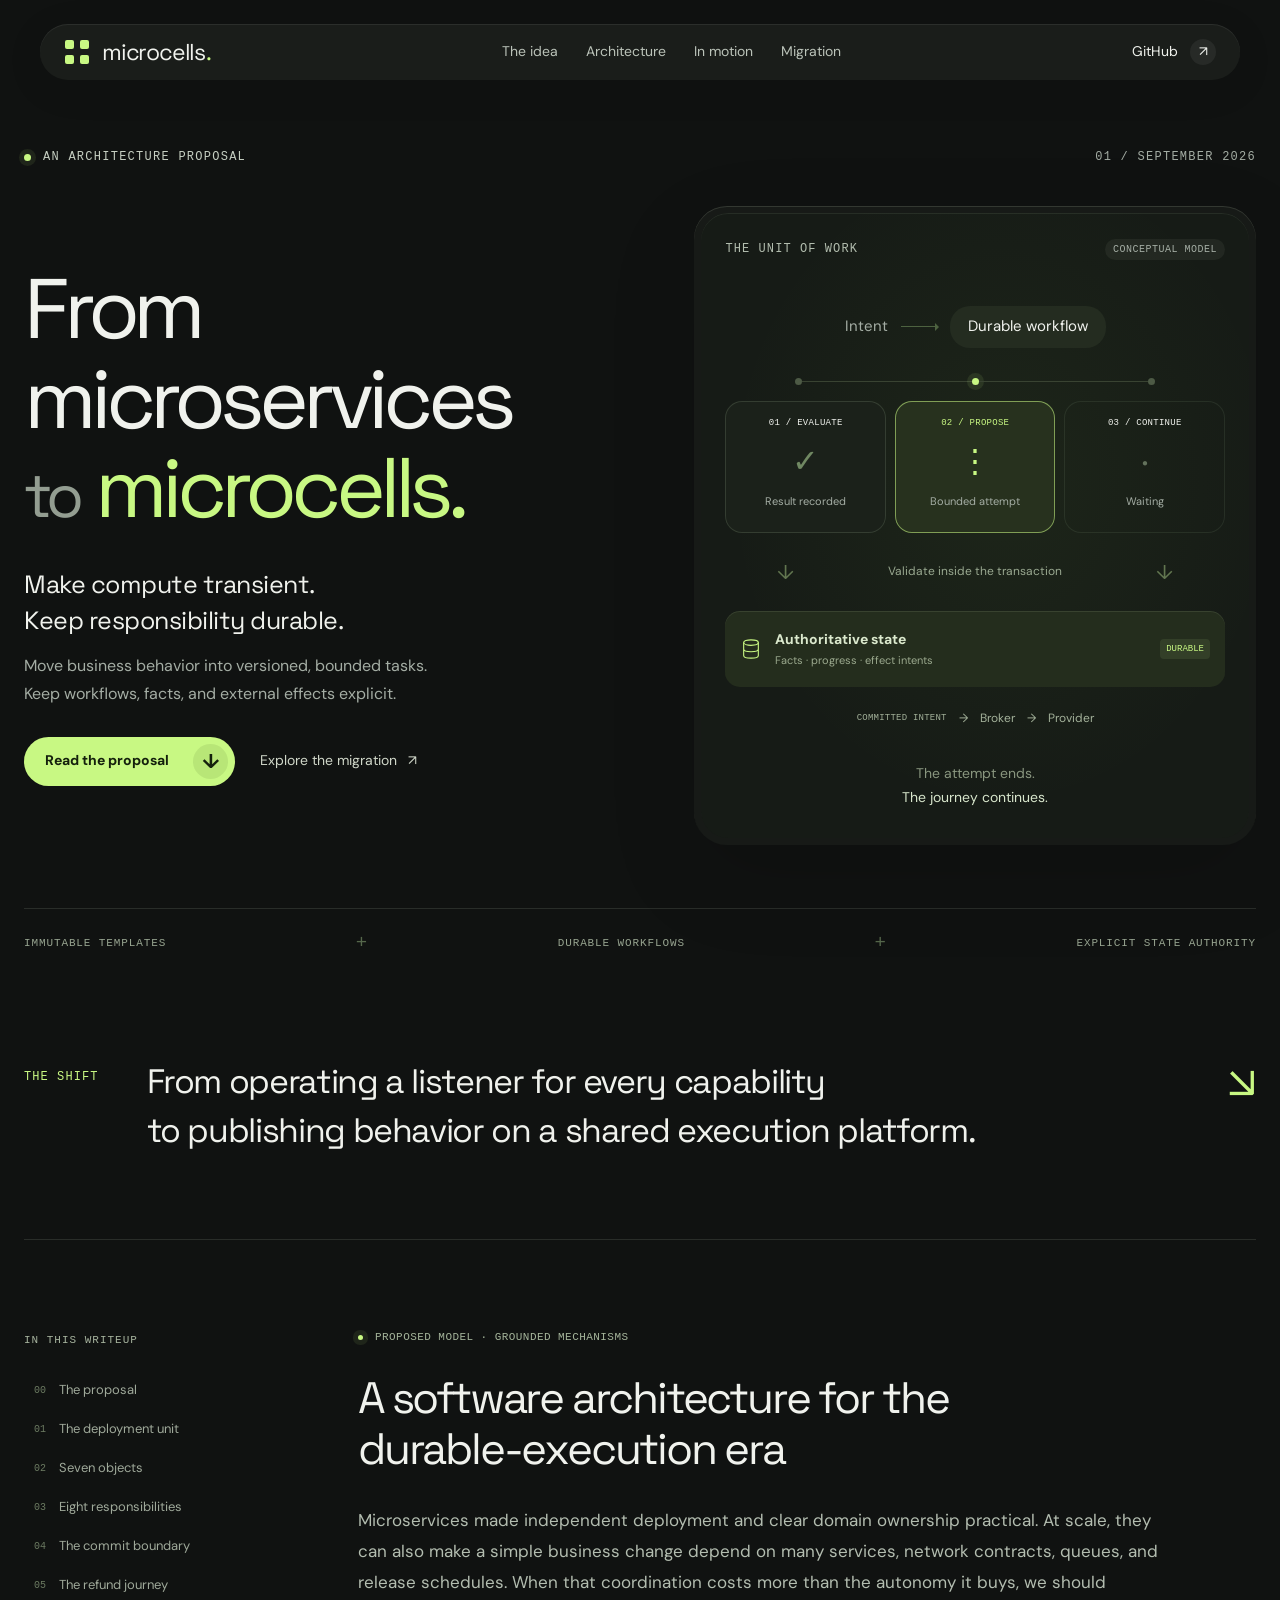
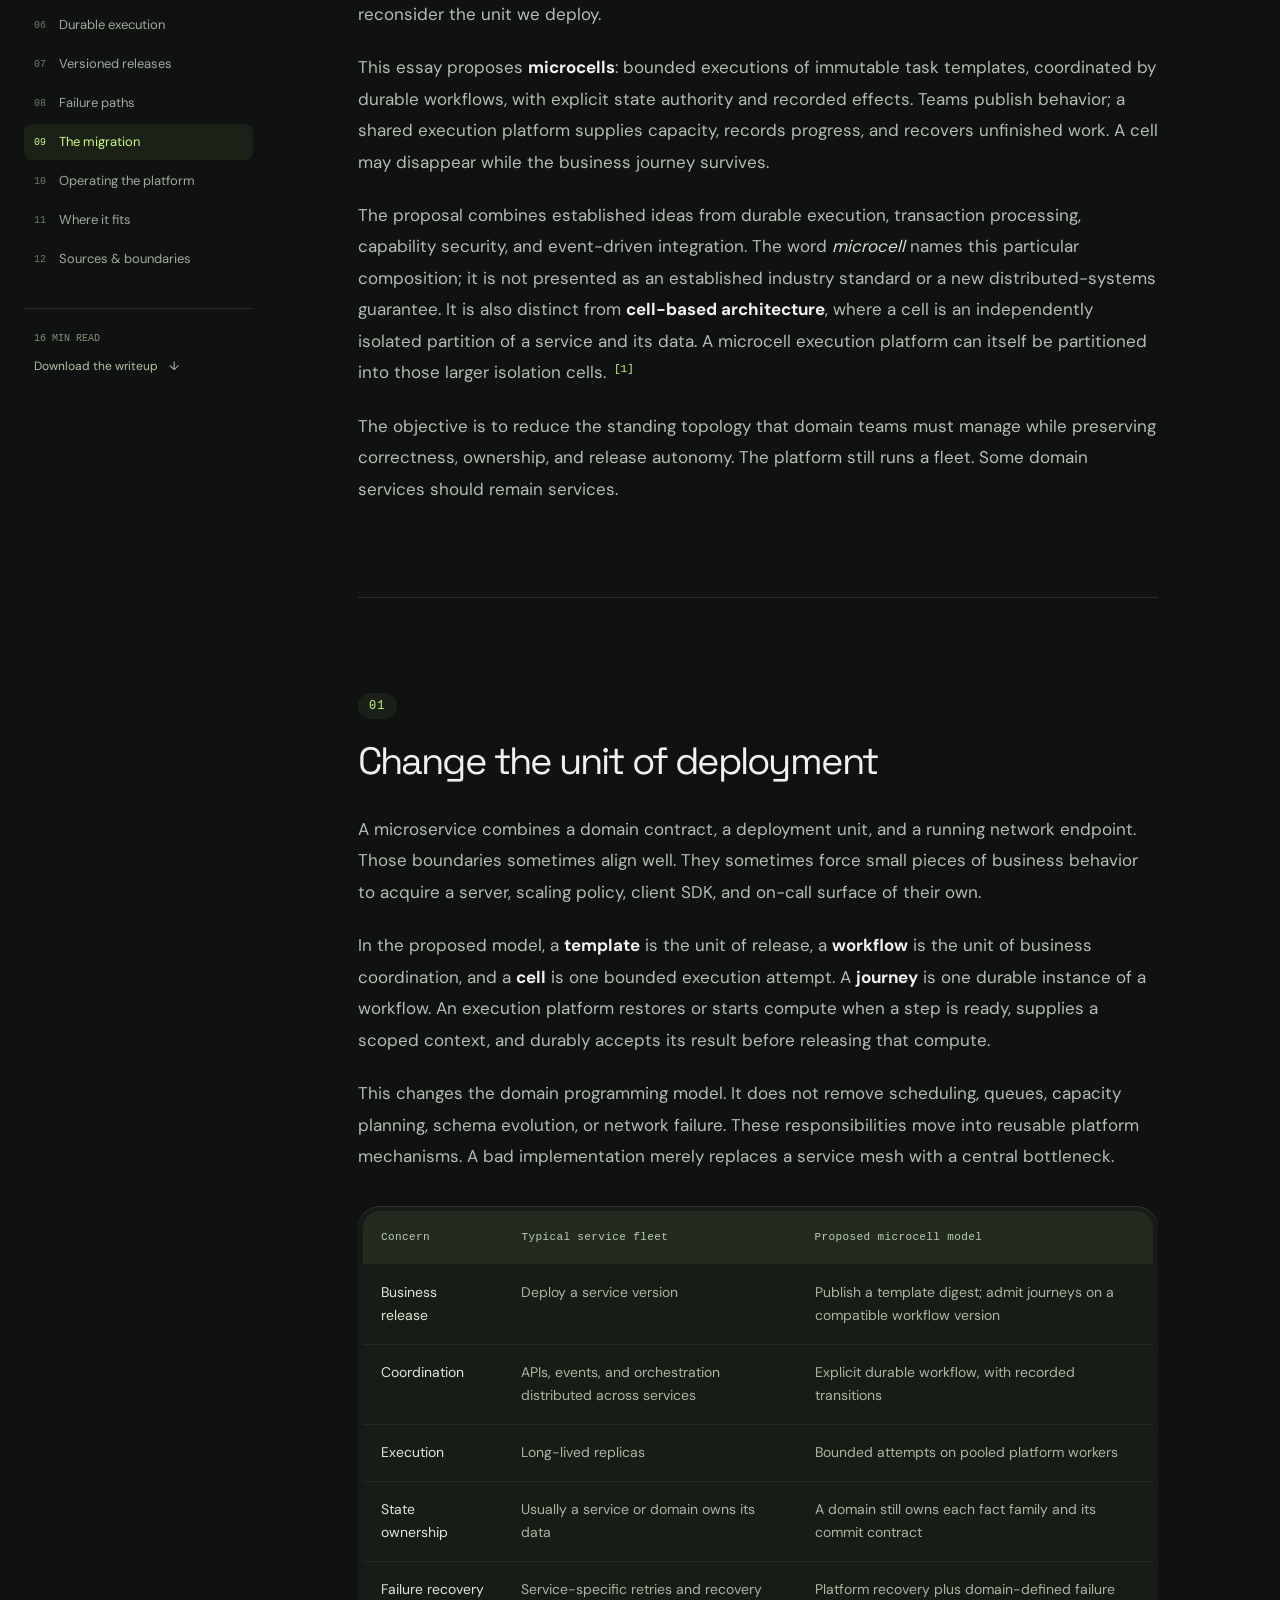
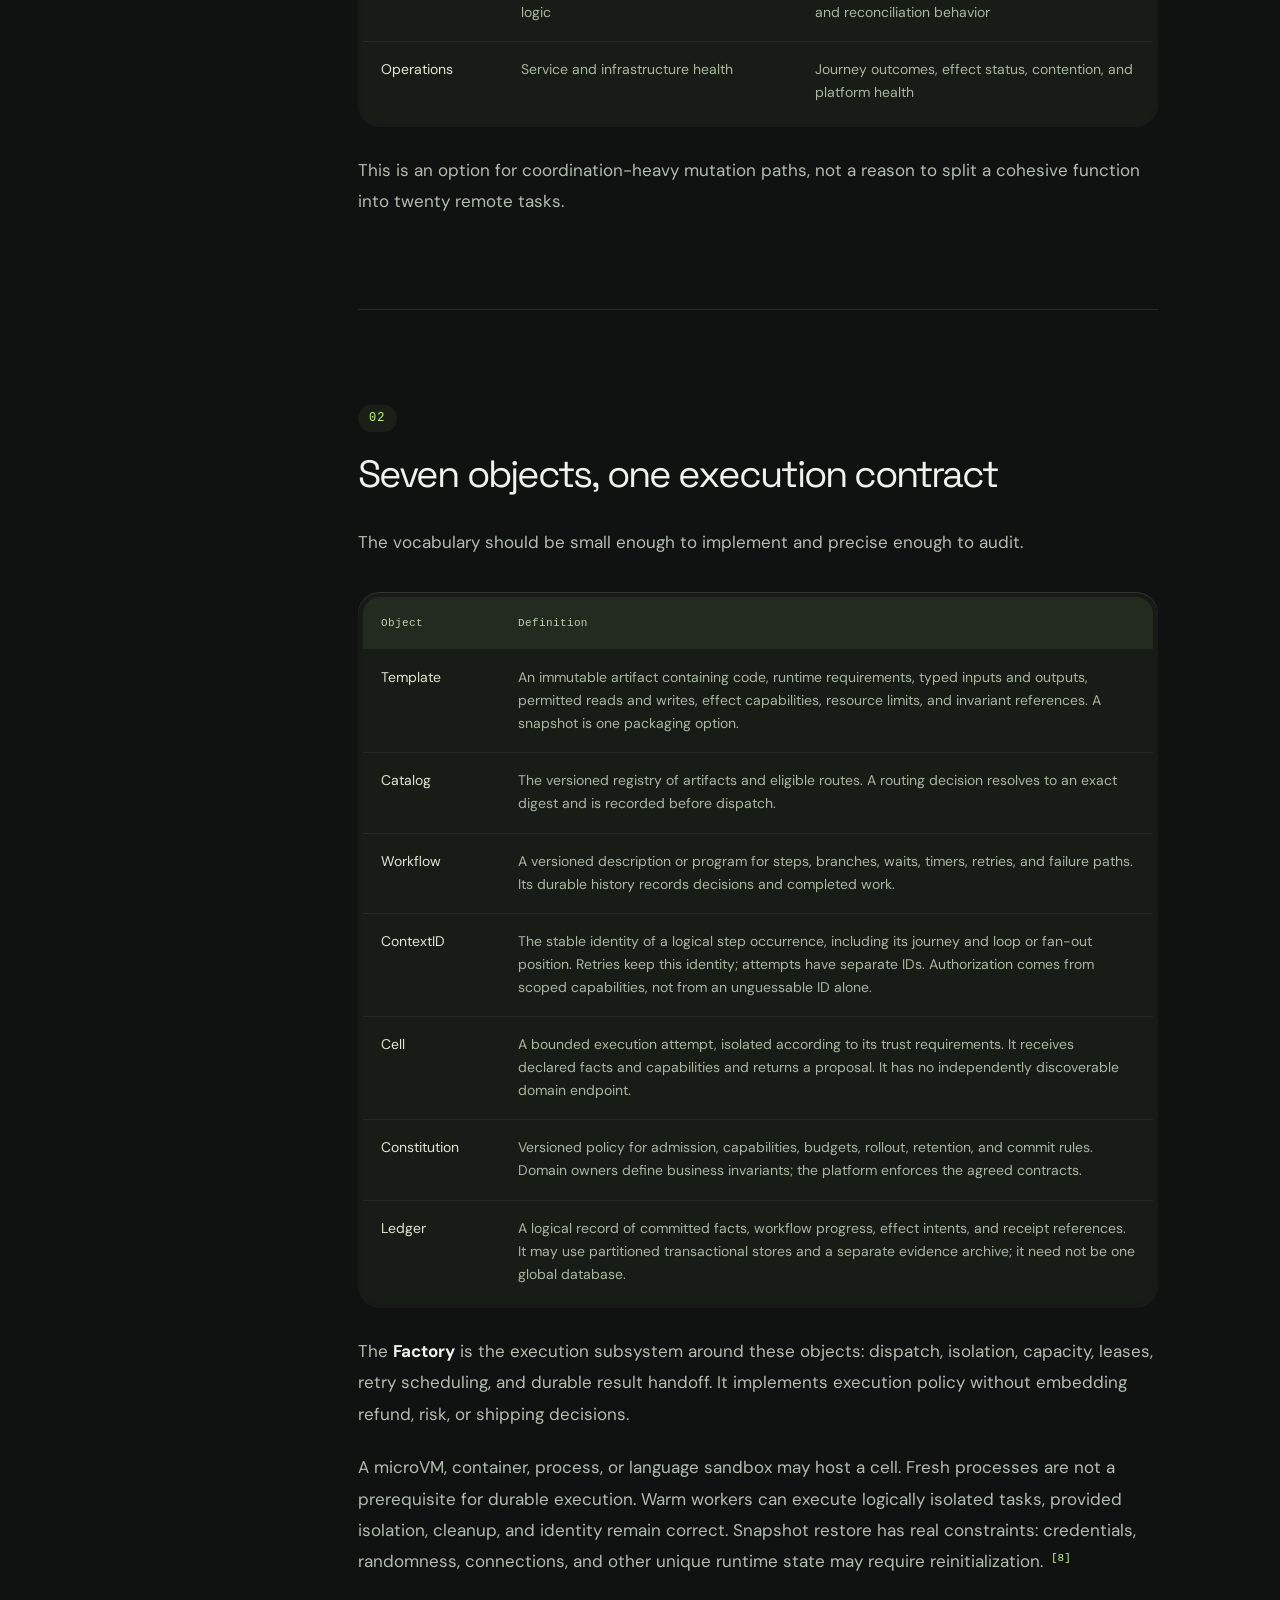
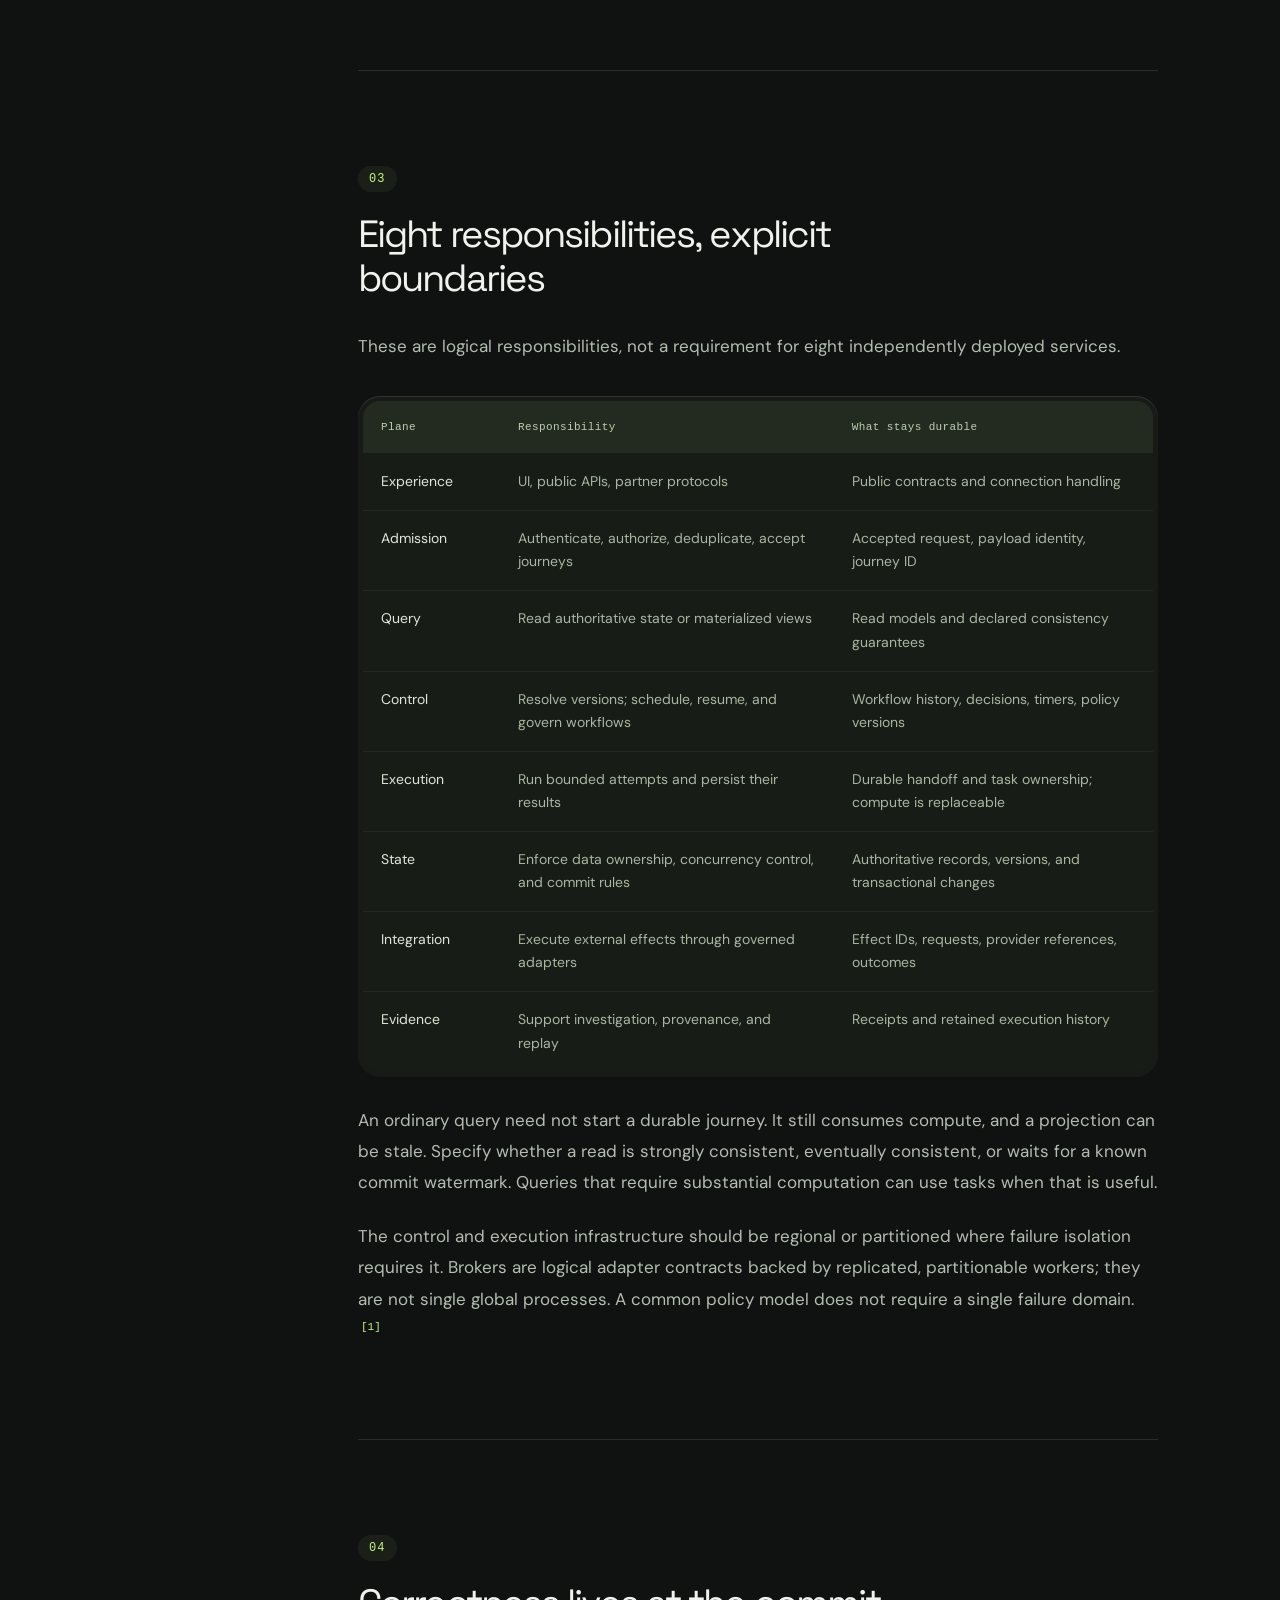
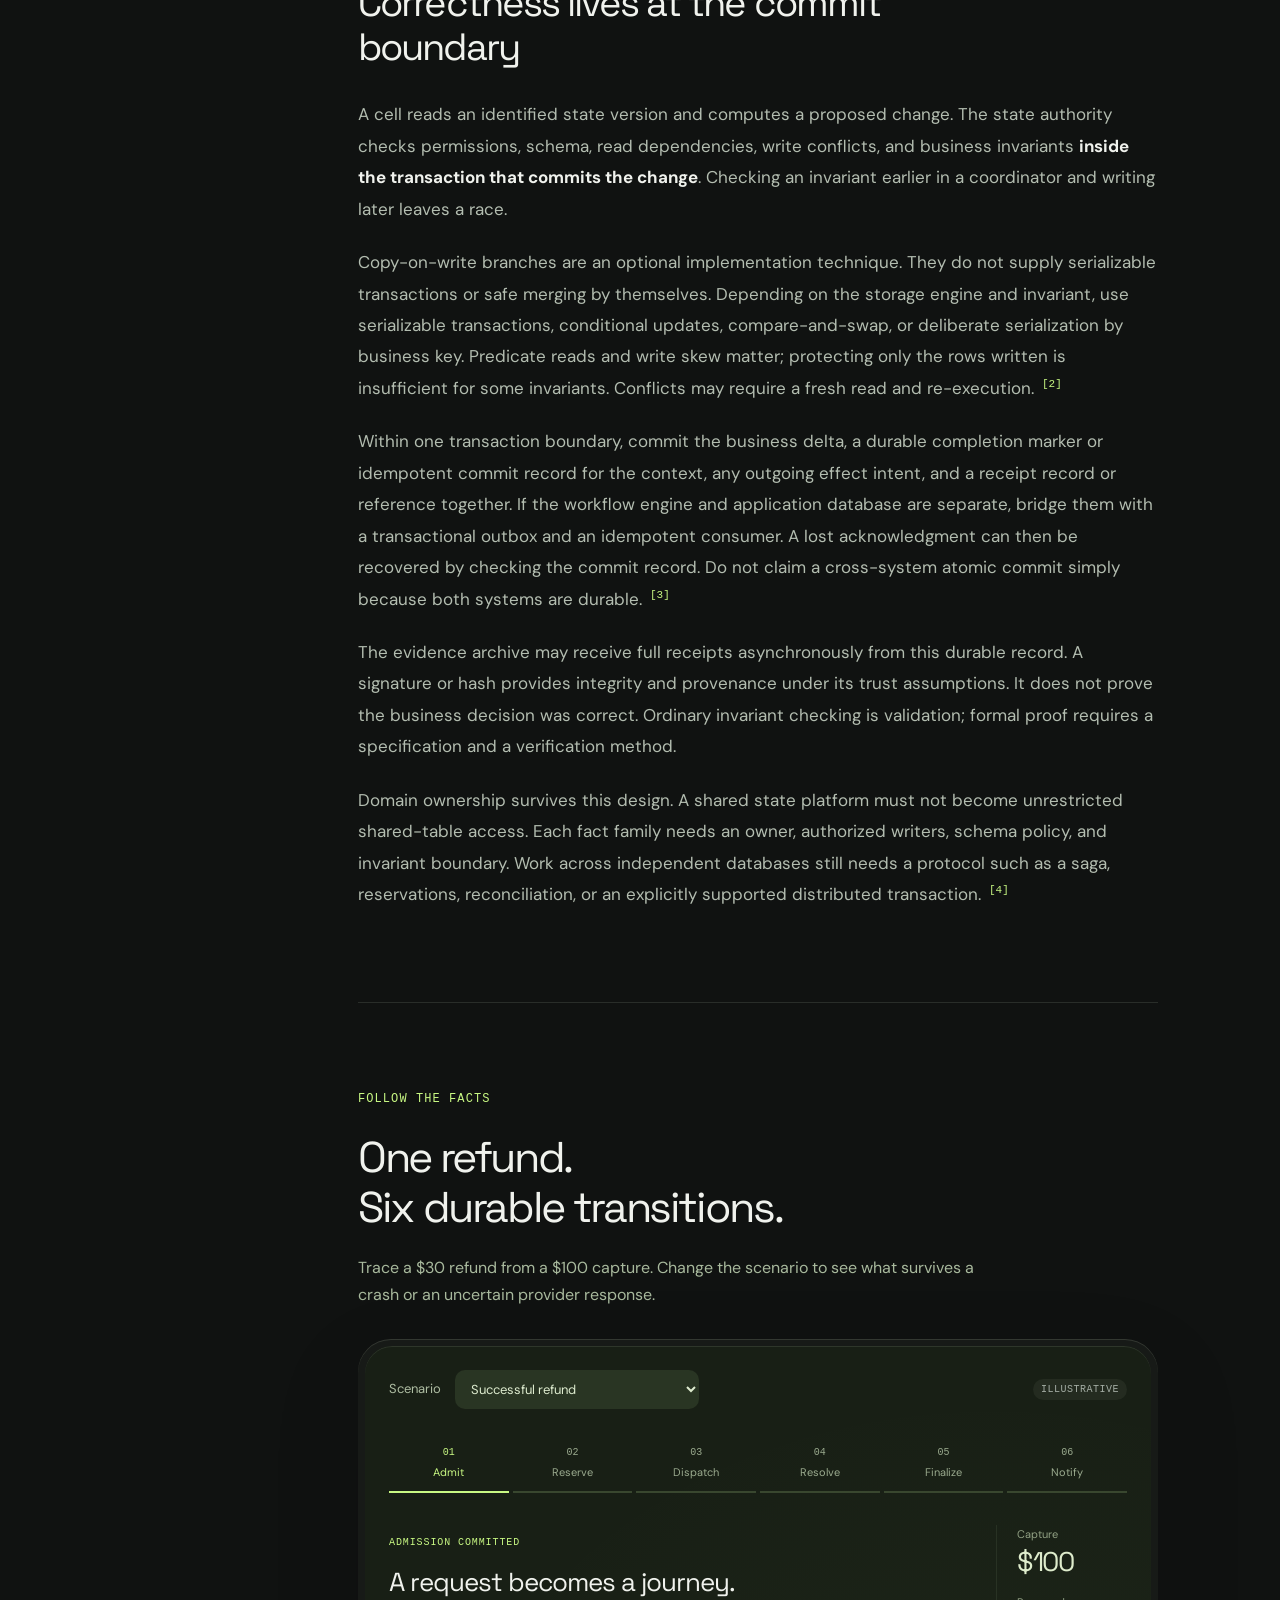
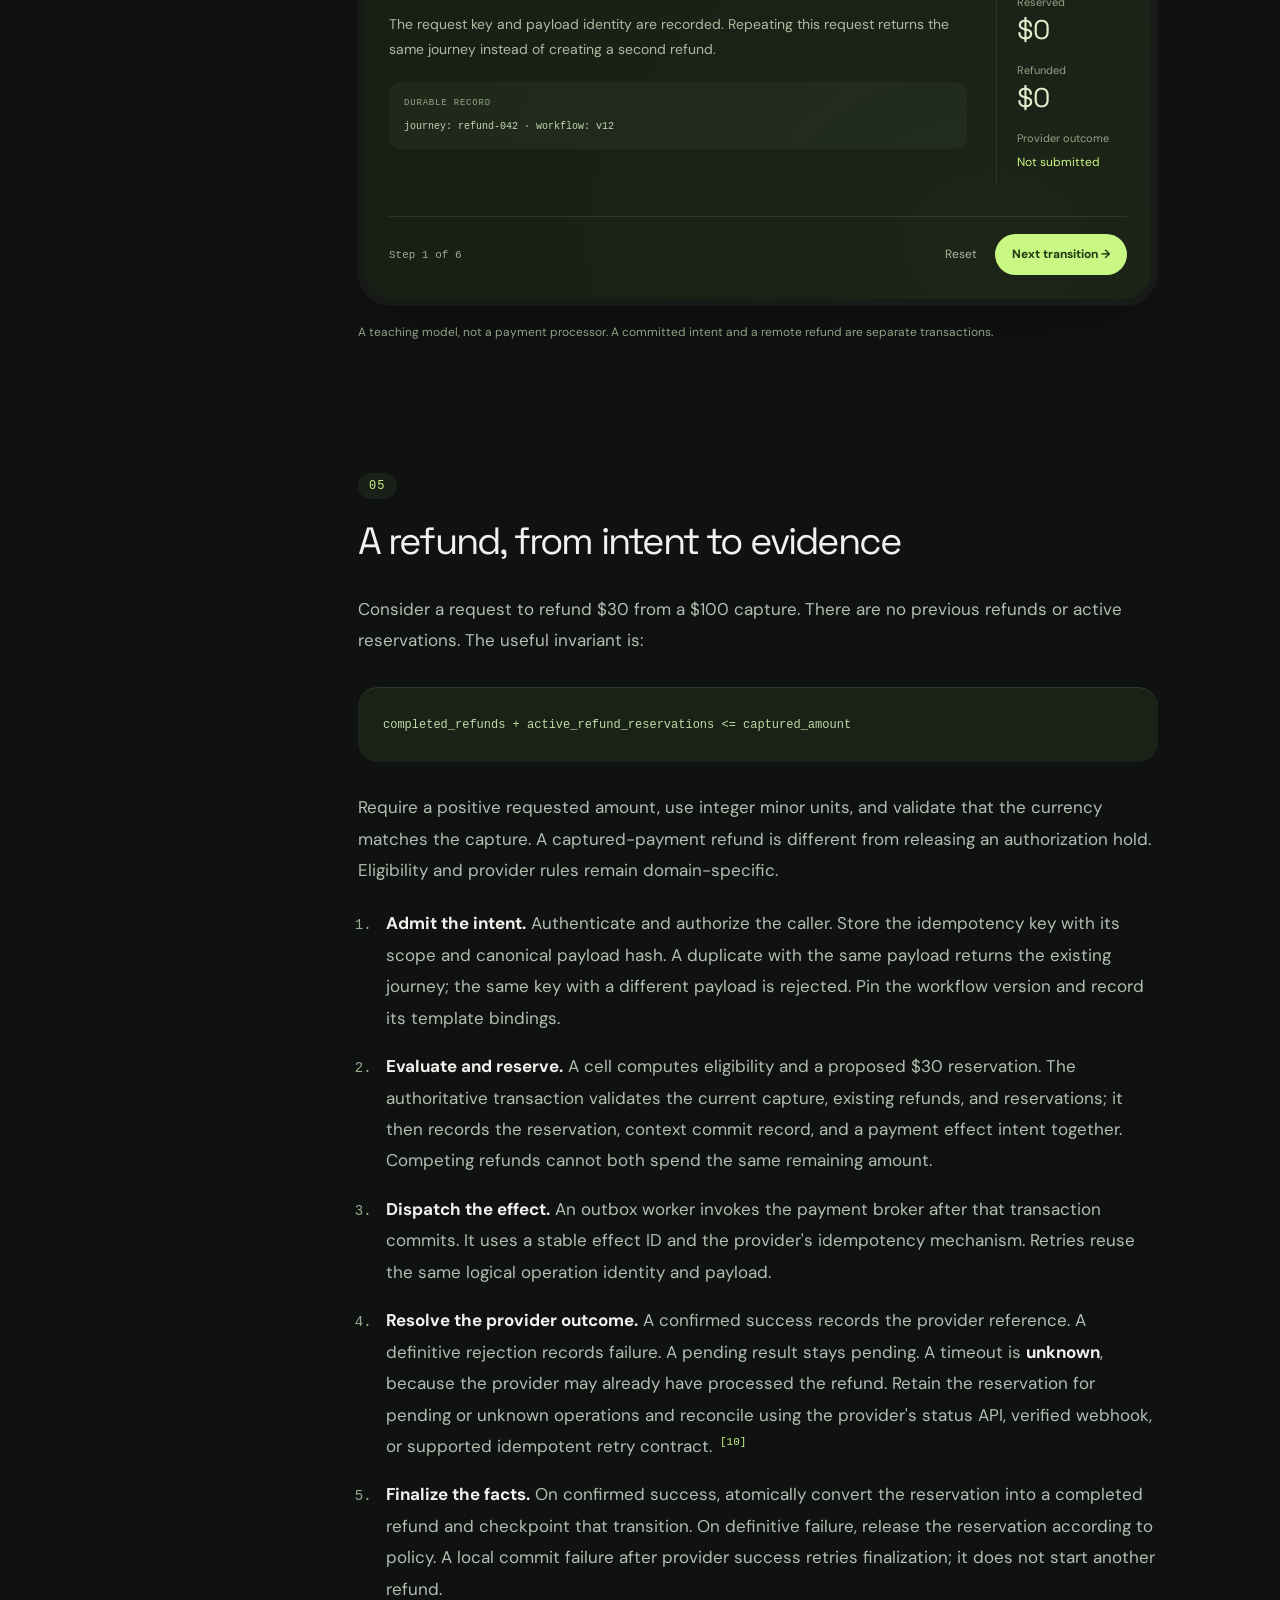
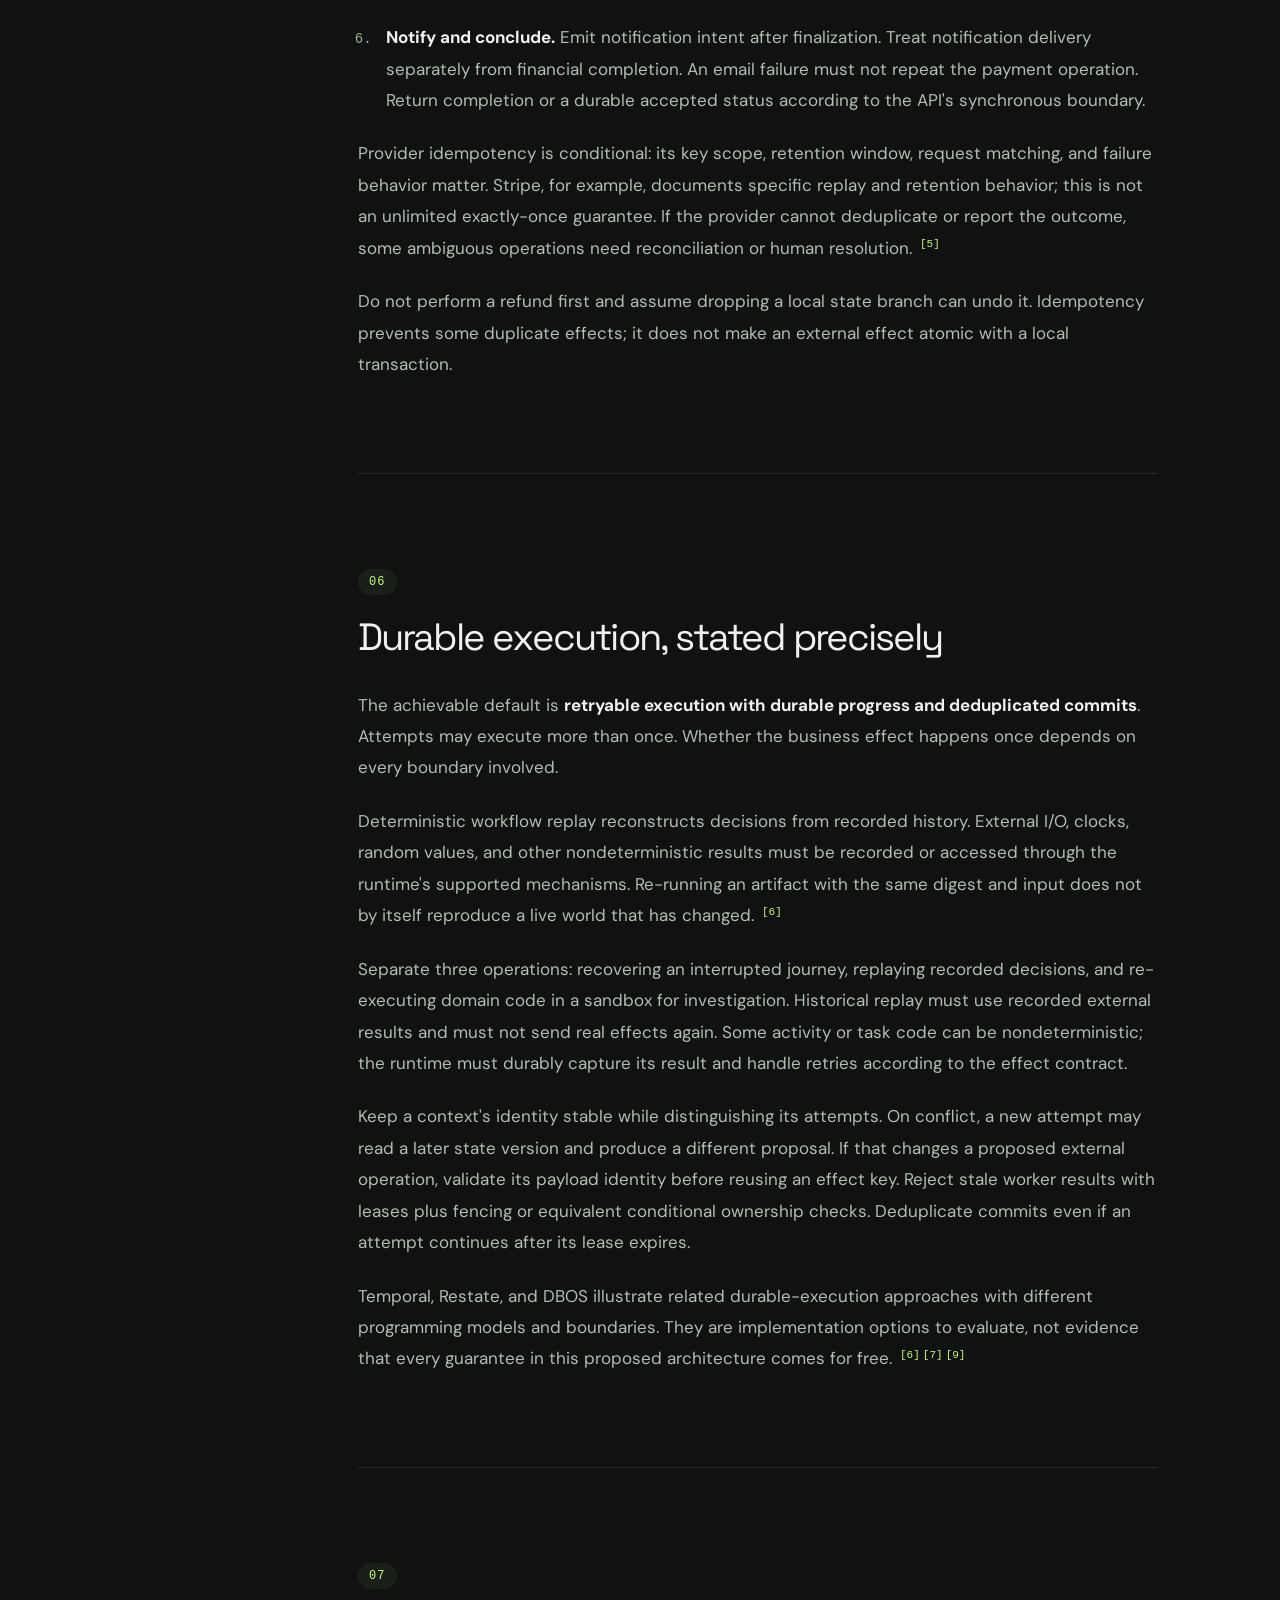
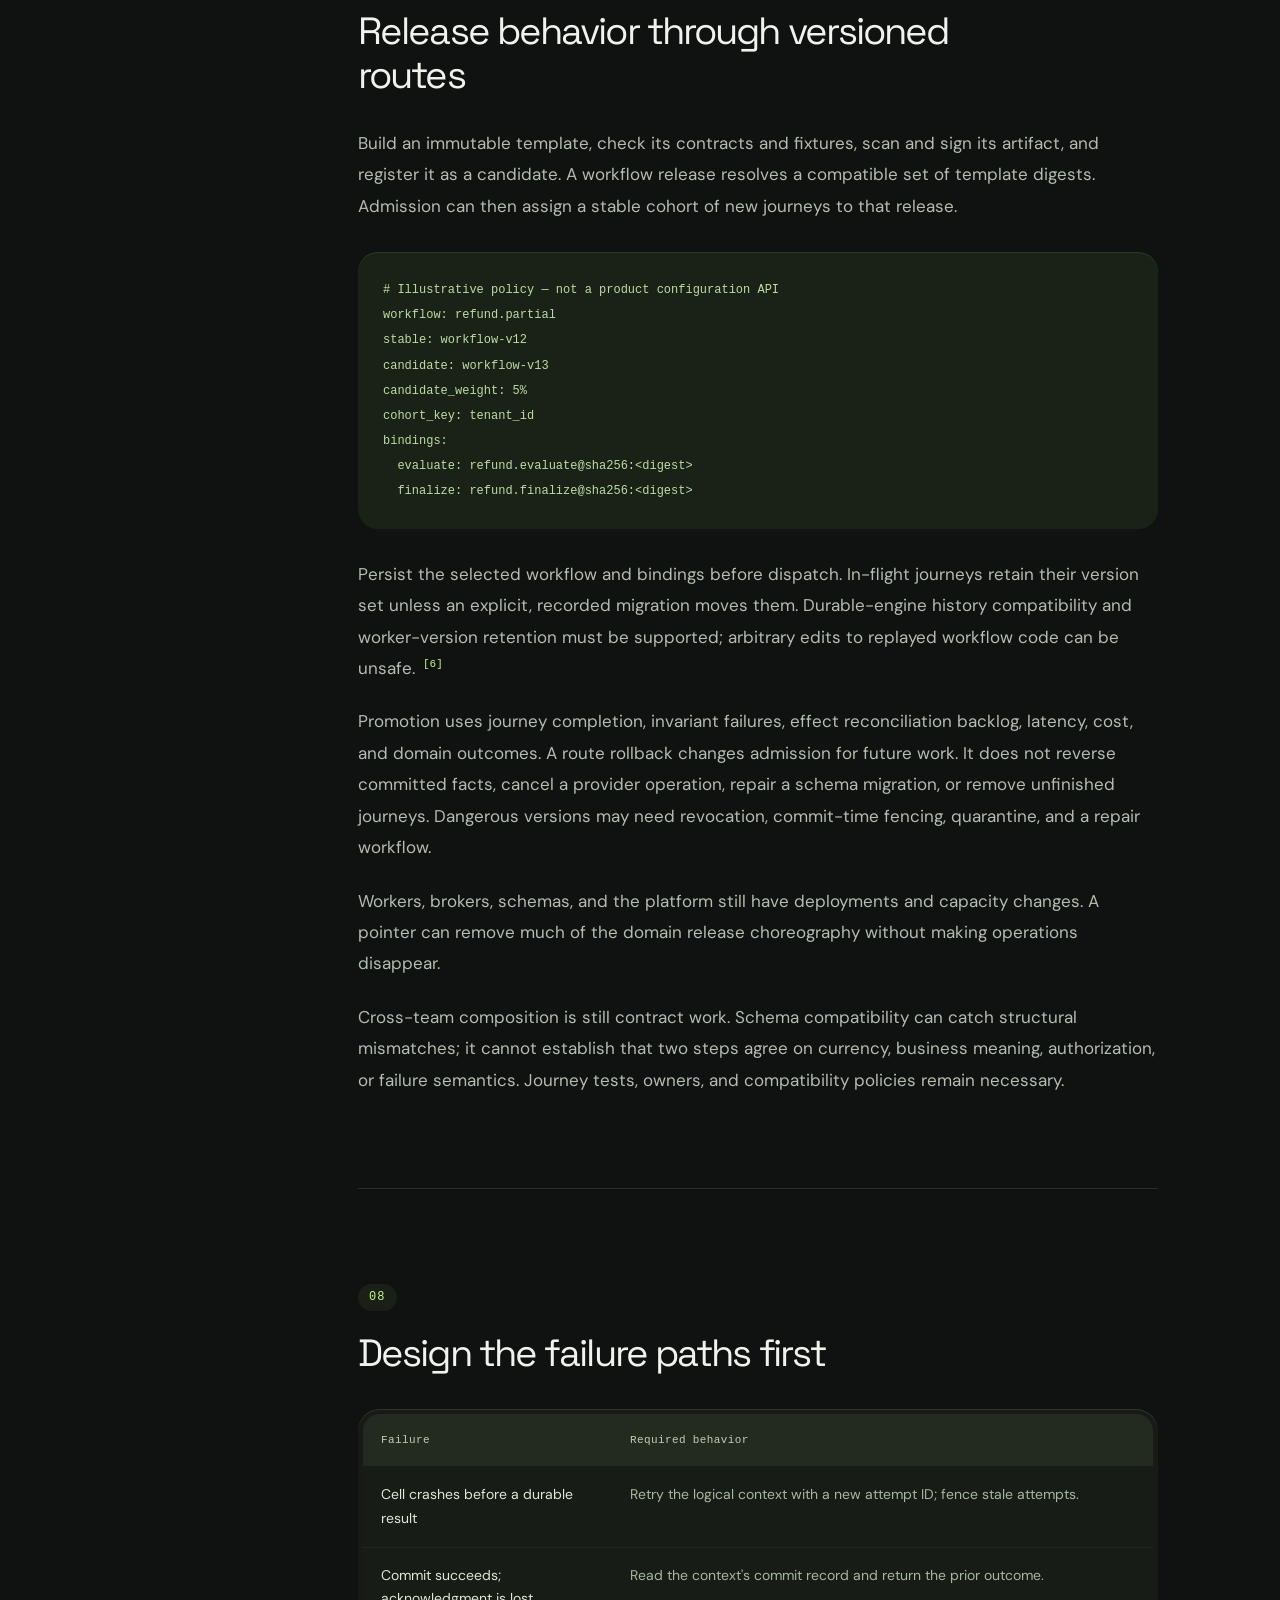
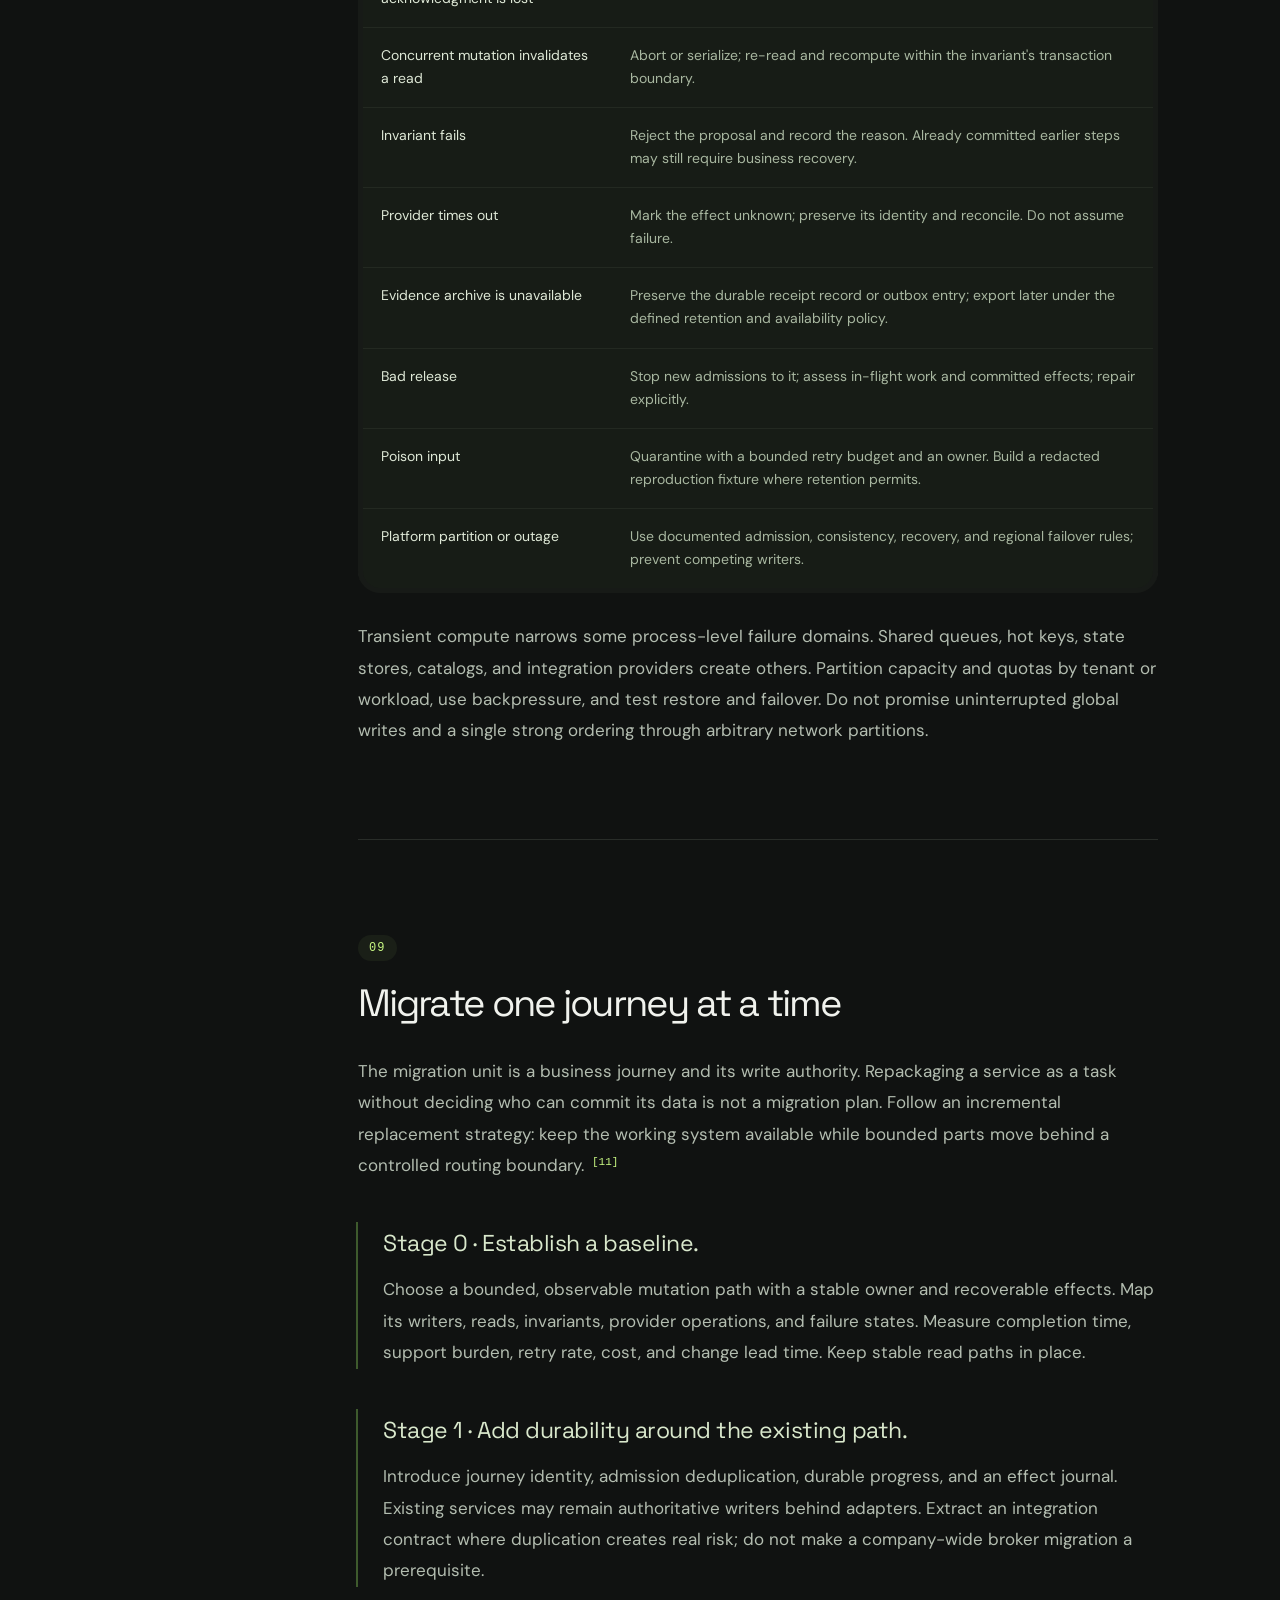
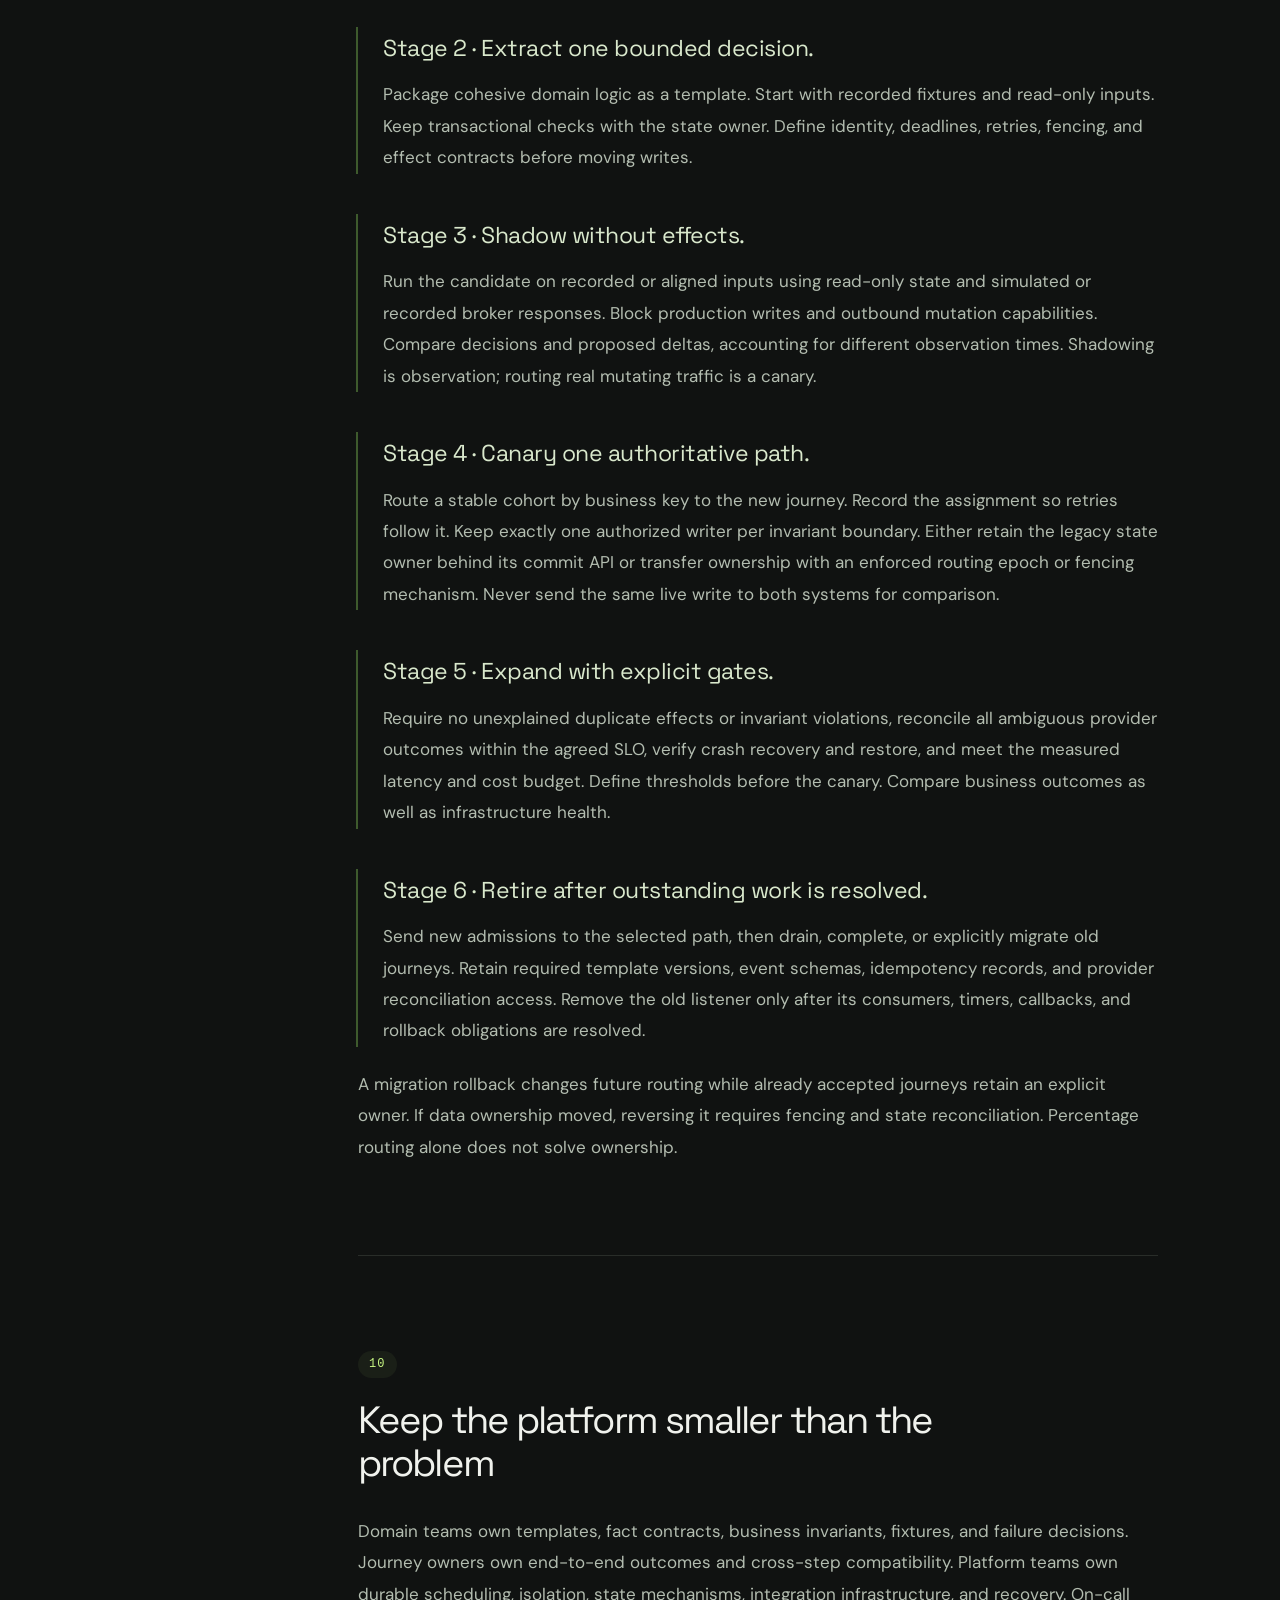
==== index.html @ 6e163e32 "Publish microservices-to-microcells architecture proposal" ====
<!DOCTYPE html>
<html lang="en">
<head>
  <meta charset="utf-8">
  <meta name="viewport" content="width=device-width, initial-scale=1">
  <meta name="theme-color" content="#101211">
  <title>From microservices to microcells — An architecture proposal</title>
  <meta name="description" content="A practical architecture proposal for moving from service fleets to durable workflows and bounded execution. Correctness, external effects, versioning, and a migration plan.">
  <meta property="og:title" content="From microservices to microcells">
  <meta property="og:description" content="Transient compute. Durable responsibility. A grounded proposal for the next unit of software.">
  <meta property="og:type" content="article">
  <meta property="og:url" content="https://zozo123.github.io/microservices-to-microcells/">
  <link rel="canonical" href="https://zozo123.github.io/microservices-to-microcells/">
  <link rel="icon" type="image/svg+xml" href="assets/favicon.svg">
  <link rel="stylesheet" href="assets/style.css">
  <script src="assets/app.js" defer></script>
</head>
<body>
  <a href="#proposal" class="skip-link">Skip to the writeup</a>
  <header class="site-header">
    <a class="wordmark" href="#top" aria-label="Microcells, back to top"><svg width="26" height="26" viewBox="0 0 26 26" aria-hidden="true"><rect x="1" y="1" width="9" height="9" rx="2"/><rect x="16" y="1" width="9" height="9" rx="2"/><rect x="1" y="16" width="9" height="9" rx="2"/><rect x="16" y="16" width="9" height="9" rx="2"/></svg> microcells<span class="wordmark-dot">.</span></a>
    <nav aria-label="Main navigation"><a href="#proposal">The idea</a><a href="#architecture">Architecture</a><a href="#walkthrough">In motion</a><a href="#migration">Migration</a></nav>
    <a class="github-link" href="https://github.com/zozo123/microservices-to-microcells">GitHub <span aria-hidden="true">↗</span></a>
  </header>

  <main id="top">
    <section class="hero" aria-labelledby="page-title">
      <div class="hero-eyebrow"><span class="status-dot"></span> AN ARCHITECTURE PROPOSAL <span class="edition">01 / SEPTEMBER 2026</span></div>
      <div class="hero-grid">
        <div class="hero-copy">
          <h1 id="page-title">From<br>microservices<br><span class="title-to">to</span> <span class="accent">microcells.</span></h1>
          <p class="hero-deck">Make compute transient.<br>Keep responsibility durable.</p>
          <p class="hero-description">Move business behavior into versioned, bounded tasks. Keep workflows, facts, and external effects explicit.</p>
          <div class="hero-actions"><a class="button" href="#proposal">Read the proposal <span class="button-icon" aria-hidden="true">↓</span></a><a class="text-link" href="#migration">Explore the migration <span aria-hidden="true">↗</span></a></div>
        </div>
        <div class="diagram-shell">
          <figure class="hero-diagram" aria-labelledby="diagram-title">
            <figcaption id="diagram-title"><span class="mono">THE UNIT OF WORK</span><span class="mini-tag">CONCEPTUAL MODEL</span></figcaption>
            <div class="diagram-route"><span>Intent</span><span class="route-line" aria-hidden="true"></span><span>Durable workflow</span></div>
            <div class="workflow-track"><span class="track-point"></span><span class="track-line"></span><span class="track-point current"></span><span class="track-line"></span><span class="track-point"></span></div>
            <div class="cell-row"><div class="cell-box past"><span class="mono">01 / EVALUATE</span><span class="cell-symbol">✓</span><span>Result recorded</span></div><div class="cell-box current"><span class="mono">02 / PROPOSE</span><span class="cell-symbol">⋮</span><span>Bounded attempt</span></div><div class="cell-box future"><span class="mono">03 / CONTINUE</span><span class="cell-symbol">·</span><span>Waiting</span></div></div>
            <div class="commit-line"><span aria-hidden="true">↓</span><span>Validate inside the transaction</span><span aria-hidden="true">↓</span></div>
            <div class="state-bar"><svg width="22" height="22" viewBox="0 0 24 24" fill="none" stroke="currentColor" stroke-width="1.2" aria-hidden="true"><ellipse cx="12" cy="5" rx="8" ry="3"/><path d="M4 5v14c0 4 16 4 16 0V5M4 12c0 4 16 4 16 0"/></svg><div><strong>Authoritative state</strong><span>Facts · progress · effect intents</span></div><span class="lock-badge">DURABLE</span></div>
            <div class="effect-line"><span class="mono">COMMITTED INTENT</span><span aria-hidden="true">→</span><span>Broker</span><span aria-hidden="true">→</span><span>Provider</span></div>
            <p class="diagram-note">The attempt ends.<br><strong>The journey continues.</strong></p>
          </figure>
        </div>
      </div>
      <div class="hero-footer"><span>IMMUTABLE TEMPLATES</span><span class="footer-plus">+</span><span>DURABLE WORKFLOWS</span><span class="footer-plus">+</span><span>EXPLICIT STATE AUTHORITY</span></div>
    </section>

    <div class="thesis-band"><span class="mono">THE SHIFT</span><p>From operating a listener for every capability<br>to publishing behavior on a shared execution platform.</p><span class="band-arrow" aria-hidden="true">↘</span></div>

    <div class="reading-layout" id="proposal">
      <aside class="contents" aria-label="Contents">
        <div class="contents-inner"><span class="mono contents-label">IN THIS WRITEUP</span><nav aria-label="Article sections"><a href="#introduction"><span>00</span>The proposal</a>
<a href="#deployment-unit"><span>01</span>The deployment unit</a>
<a href="#objects"><span>02</span>Seven objects</a>
<a href="#architecture"><span>03</span>Eight responsibilities</a>
<a href="#correctness"><span>04</span>The commit boundary</a>
<a href="#refund"><span>05</span>The refund journey</a>
<a href="#durability"><span>06</span>Durable execution</a>
<a href="#releases"><span>07</span>Versioned releases</a>
<a href="#failures"><span>08</span>Failure paths</a>
<a href="#migration"><span>09</span>The migration</a>
<a href="#operations"><span>10</span>Operating the platform</a>
<a href="#fit"><span>11</span>Where it fits</a>
<a href="#sources"><span>12</span>Sources & boundaries</a></nav><div class="contents-foot"><span>16 MIN READ</span><a href="essay.md" download>Download the writeup <span aria-hidden="true">↓</span></a></div></div>
      </aside>
      <article class="article">
        <div class="intro-tag"><span class="status-dot"></span> PROPOSED MODEL · GROUNDED MECHANISMS</div>
        <section class="article-section" id="introduction"><h2>A software architecture for the durable-execution era</h2><p>Microservices made independent deployment and clear domain ownership practical. At scale, they can also make a simple business change depend on many services, network contracts, queues, and release schedules. When that coordination costs more than the autonomy it buys, we should reconsider the unit we deploy.</p>
<p>This essay proposes <strong>microcells</strong>: bounded executions of immutable task templates, coordinated by durable workflows, with explicit state authority and recorded effects. Teams publish behavior; a shared execution platform supplies capacity, records progress, and recovers unfinished work. A cell may disappear while the business journey survives.</p>
<p>The proposal combines established ideas from durable execution, transaction processing, capability security, and event-driven integration. The word <em>microcell</em> names this particular composition; it is not presented as an established industry standard or a new distributed-systems guarantee. It is also distinct from <strong>cell-based architecture</strong>, where a cell is an independently isolated partition of a service and its data. A microcell execution platform can itself be partitioned into those larger isolation cells. <a class="citation" href="#source-1" aria-label="Source 1">[1]</a></p>
<p>The objective is to reduce the standing topology that domain teams must manage while preserving correctness, ownership, and release autonomy. The platform still runs a fleet. Some domain services should remain services.</p></section>
<section class="article-section" id="deployment-unit"><span class="section-number">01</span><h2>Change the unit of deployment</h2><p>A microservice combines a domain contract, a deployment unit, and a running network endpoint. Those boundaries sometimes align well. They sometimes force small pieces of business behavior to acquire a server, scaling policy, client SDK, and on-call surface of their own.</p>
<p>In the proposed model, a <strong>template</strong> is the unit of release, a <strong>workflow</strong> is the unit of business coordination, and a <strong>cell</strong> is one bounded execution attempt. A <strong>journey</strong> is one durable instance of a workflow. An execution platform restores or starts compute when a step is ready, supplies a scoped context, and durably accepts its result before releasing that compute.</p>
<p>This changes the domain programming model. It does not remove scheduling, queues, capacity planning, schema evolution, or network failure. These responsibilities move into reusable platform mechanisms. A bad implementation merely replaces a service mesh with a central bottleneck.</p>
<div class="table-wrap" role="region" tabindex="0" aria-label="The deployment unit table"><table>
<thead>
<tr>
<th>Concern</th>
<th>Typical service fleet</th>
<th>Proposed microcell model</th>
</tr>
</thead>
<tbody>
<tr>
<td>Business release</td>
<td>Deploy a service version</td>
<td>Publish a template digest; admit journeys on a compatible workflow version</td>
</tr>
<tr>
<td>Coordination</td>
<td>APIs, events, and orchestration distributed across services</td>
<td>Explicit durable workflow, with recorded transitions</td>
</tr>
<tr>
<td>Execution</td>
<td>Long-lived replicas</td>
<td>Bounded attempts on pooled platform workers</td>
</tr>
<tr>
<td>State ownership</td>
<td>Usually a service or domain owns its data</td>
<td>A domain still owns each fact family and its commit contract</td>
</tr>
<tr>
<td>Failure recovery</td>
<td>Service-specific retries and recovery logic</td>
<td>Platform recovery plus domain-defined failure and reconciliation behavior</td>
</tr>
<tr>
<td>Operations</td>
<td>Service and infrastructure health</td>
<td>Journey outcomes, effect status, contention, and platform health</td>
</tr>
</tbody>
</table></div>
<p>This is an option for coordination-heavy mutation paths, not a reason to split a cohesive function into twenty remote tasks.</p></section>
<section class="article-section" id="objects"><span class="section-number">02</span><h2>Seven objects, one execution contract</h2><p>The vocabulary should be small enough to implement and precise enough to audit.</p>
<div class="table-wrap" role="region" tabindex="0" aria-label="Seven objects table"><table>
<thead>
<tr>
<th>Object</th>
<th>Definition</th>
</tr>
</thead>
<tbody>
<tr>
<td><strong>Template</strong></td>
<td>An immutable artifact containing code, runtime requirements, typed inputs and outputs, permitted reads and writes, effect capabilities, resource limits, and invariant references. A snapshot is one packaging option.</td>
</tr>
<tr>
<td><strong>Catalog</strong></td>
<td>The versioned registry of artifacts and eligible routes. A routing decision resolves to an exact digest and is recorded before dispatch.</td>
</tr>
<tr>
<td><strong>Workflow</strong></td>
<td>A versioned description or program for steps, branches, waits, timers, retries, and failure paths. Its durable history records decisions and completed work.</td>
</tr>
<tr>
<td><strong>ContextID</strong></td>
<td>The stable identity of a logical step occurrence, including its journey and loop or fan-out position. Retries keep this identity; attempts have separate IDs. Authorization comes from scoped capabilities, not from an unguessable ID alone.</td>
</tr>
<tr>
<td><strong>Cell</strong></td>
<td>A bounded execution attempt, isolated according to its trust requirements. It receives declared facts and capabilities and returns a proposal. It has no independently discoverable domain endpoint.</td>
</tr>
<tr>
<td><strong>Constitution</strong></td>
<td>Versioned policy for admission, capabilities, budgets, rollout, retention, and commit rules. Domain owners define business invariants; the platform enforces the agreed contracts.</td>
</tr>
<tr>
<td><strong>Ledger</strong></td>
<td>A logical record of committed facts, workflow progress, effect intents, and receipt references. It may use partitioned transactional stores and a separate evidence archive; it need not be one global database.</td>
</tr>
</tbody>
</table></div>
<p>The <strong>Factory</strong> is the execution subsystem around these objects: dispatch, isolation, capacity, leases, retry scheduling, and durable result handoff. It implements execution policy without embedding refund, risk, or shipping decisions.</p>
<p>A microVM, container, process, or language sandbox may host a cell. Fresh processes are not a prerequisite for durable execution. Warm workers can execute logically isolated tasks, provided isolation, cleanup, and identity remain correct. Snapshot restore has real constraints: credentials, randomness, connections, and other unique runtime state may require reinitialization. <a class="citation" href="#source-8" aria-label="Source 8">[8]</a></p></section>
<section class="article-section" id="architecture"><span class="section-number">03</span><h2>Eight responsibilities, explicit boundaries</h2><p>These are logical responsibilities, not a requirement for eight independently deployed services.</p>
<div class="table-wrap" role="region" tabindex="0" aria-label="Eight responsibilities table"><table>
<thead>
<tr>
<th>Plane</th>
<th>Responsibility</th>
<th>What stays durable</th>
</tr>
</thead>
<tbody>
<tr>
<td>Experience</td>
<td>UI, public APIs, partner protocols</td>
<td>Public contracts and connection handling</td>
</tr>
<tr>
<td>Admission</td>
<td>Authenticate, authorize, deduplicate, accept journeys</td>
<td>Accepted request, payload identity, journey ID</td>
</tr>
<tr>
<td>Query</td>
<td>Read authoritative state or materialized views</td>
<td>Read models and declared consistency guarantees</td>
</tr>
<tr>
<td>Control</td>
<td>Resolve versions; schedule, resume, and govern workflows</td>
<td>Workflow history, decisions, timers, policy versions</td>
</tr>
<tr>
<td>Execution</td>
<td>Run bounded attempts and persist their results</td>
<td>Durable handoff and task ownership; compute is replaceable</td>
</tr>
<tr>
<td>State</td>
<td>Enforce data ownership, concurrency control, and commit rules</td>
<td>Authoritative records, versions, and transactional changes</td>
</tr>
<tr>
<td>Integration</td>
<td>Execute external effects through governed adapters</td>
<td>Effect IDs, requests, provider references, outcomes</td>
</tr>
<tr>
<td>Evidence</td>
<td>Support investigation, provenance, and replay</td>
<td>Receipts and retained execution history</td>
</tr>
</tbody>
</table></div>
<p>An ordinary query need not start a durable journey. It still consumes compute, and a projection can be stale. Specify whether a read is strongly consistent, eventually consistent, or waits for a known commit watermark. Queries that require substantial computation can use tasks when that is useful.</p>
<p>The control and execution infrastructure should be regional or partitioned where failure isolation requires it. Brokers are logical adapter contracts backed by replicated, partitionable workers; they are not single global processes. A common policy model does not require a single failure domain. <a class="citation" href="#source-1" aria-label="Source 1">[1]</a></p></section>
<section class="article-section" id="correctness"><span class="section-number">04</span><h2>Correctness lives at the commit boundary</h2><p>A cell reads an identified state version and computes a proposed change. The state authority checks permissions, schema, read dependencies, write conflicts, and business invariants <strong>inside the transaction that commits the change</strong>. Checking an invariant earlier in a coordinator and writing later leaves a race.</p>
<p>Copy-on-write branches are an optional implementation technique. They do not supply serializable transactions or safe merging by themselves. Depending on the storage engine and invariant, use serializable transactions, conditional updates, compare-and-swap, or deliberate serialization by business key. Predicate reads and write skew matter; protecting only the rows written is insufficient for some invariants. Conflicts may require a fresh read and re-execution. <a class="citation" href="#source-2" aria-label="Source 2">[2]</a></p>
<p>Within one transaction boundary, commit the business delta, a durable completion marker or idempotent commit record for the context, any outgoing effect intent, and a receipt record or reference together. If the workflow engine and application database are separate, bridge them with a transactional outbox and an idempotent consumer. A lost acknowledgment can then be recovered by checking the commit record. Do not claim a cross-system atomic commit simply because both systems are durable. <a class="citation" href="#source-3" aria-label="Source 3">[3]</a></p>
<p>The evidence archive may receive full receipts asynchronously from this durable record. A signature or hash provides integrity and provenance under its trust assumptions. It does not prove the business decision was correct. Ordinary invariant checking is validation; formal proof requires a specification and a verification method.</p>
<p>Domain ownership survives this design. A shared state platform must not become unrestricted shared-table access. Each fact family needs an owner, authorized writers, schema policy, and invariant boundary. Work across independent databases still needs a protocol such as a saga, reservations, reconciliation, or an explicitly supported distributed transaction. <a class="citation" href="#source-4" aria-label="Source 4">[4]</a></p></section>
<section class="walkthrough" id="walkthrough" aria-labelledby="walkthrough-title">
  <span class="eyebrow">FOLLOW THE FACTS</span>
  <h2 id="walkthrough-title">One refund.<br>Six durable transitions.</h2>
  <p>Trace a $30 refund from a $100 capture. Change the scenario to see what survives a crash or an uncertain provider response.</p>
  <div class="simulation-shell"><div class="simulation">
    <div class="simulation-top"><label for="scenario">Scenario</label><select id="scenario"><option value="happy">Successful refund</option><option value="timeout">Provider timeout</option><option value="crash">Lost commit acknowledgment</option><option value="conflict">Concurrent refund conflict</option></select><span class="mini-tag">ILLUSTRATIVE</span></div>
    <ol class="sim-steps" aria-label="Refund transitions">
      <li><button type="button" data-step="0" aria-current="step"><span>01</span>Admit</button></li><li><button type="button" data-step="1"><span>02</span>Reserve</button></li><li><button type="button" data-step="2"><span>03</span>Dispatch</button></li><li><button type="button" data-step="3"><span>04</span>Resolve</button></li><li><button type="button" data-step="4"><span>05</span>Finalize</button></li><li><button type="button" data-step="5"><span>06</span>Notify</button></li>
    </ol>
    <div class="sim-result" aria-live="polite" aria-atomic="true"><div class="sim-state"><span class="mono" id="sim-label">ADMISSION COMMITTED</span><h3 id="sim-title">A request becomes a journey.</h3><p id="sim-description">The request key and payload identity are recorded. Repeating this request returns the same journey instead of creating a second refund.</p><div class="sim-receipt"><span class="mono">DURABLE RECORD</span><code id="sim-record">journey: refund-042 · version: v12</code></div></div><dl class="sim-balances"><div><dt>Capture</dt><dd id="sim-capture">$100</dd></div><div><dt>Reserved</dt><dd id="sim-reserved">$0</dd></div><div><dt>Refunded</dt><dd id="sim-refunded">$0</dd></div><div class="sim-provider"><dt>Provider outcome</dt><dd id="sim-provider">Not submitted</dd></div></dl></div>
    <div class="simulation-bottom"><span id="sim-progress">Step 1 of 6</span><div><button type="button" class="sim-reset" id="sim-reset">Reset</button><button type="button" class="sim-next" id="sim-next">Next transition <span aria-hidden="true">→</span></button></div></div>
  </div></div>
  <p class="simulation-footnote">A teaching model, not a payment processor. A committed intent and a remote refund are separate transactions.</p>
  <noscript><p>The complete six-step flow appears immediately below. Enable JavaScript to explore the failure scenarios interactively.</p></noscript>
</section>

<section class="article-section" id="refund"><span class="section-number">05</span><h2>A refund, from intent to evidence</h2><p>Consider a request to refund $30 from a $100 capture. There are no previous refunds or active reservations. The useful invariant is:</p>
<pre><code class="language-text">completed_refunds + active_refund_reservations &lt;= captured_amount
</code></pre>
<p>Require a positive requested amount, use integer minor units, and validate that the currency matches the capture. A captured-payment refund is different from releasing an authorization hold. Eligibility and provider rules remain domain-specific.</p>
<ol>
<li><strong>Admit the intent.</strong> Authenticate and authorize the caller. Store the idempotency key with its scope and canonical payload hash. A duplicate with the same payload returns the existing journey; the same key with a different payload is rejected. Pin the workflow version and record its template bindings.</li>
<li><strong>Evaluate and reserve.</strong> A cell computes eligibility and a proposed $30 reservation. The authoritative transaction validates the current capture, existing refunds, and reservations; it then records the reservation, context commit record, and a payment effect intent together. Competing refunds cannot both spend the same remaining amount.</li>
<li><strong>Dispatch the effect.</strong> An outbox worker invokes the payment broker after that transaction commits. It uses a stable effect ID and the provider's idempotency mechanism. Retries reuse the same logical operation identity and payload.</li>
<li><strong>Resolve the provider outcome.</strong> A confirmed success records the provider reference. A definitive rejection records failure. A pending result stays pending. A timeout is <strong>unknown</strong>, because the provider may already have processed the refund. Retain the reservation for pending or unknown operations and reconcile using the provider's status API, verified webhook, or supported idempotent retry contract. <a class="citation" href="#source-10" aria-label="Source 10">[10]</a></li>
<li><strong>Finalize the facts.</strong> On confirmed success, atomically convert the reservation into a completed refund and checkpoint that transition. On definitive failure, release the reservation according to policy. A local commit failure after provider success retries finalization; it does not start another refund.</li>
<li><strong>Notify and conclude.</strong> Emit notification intent after finalization. Treat notification delivery separately from financial completion. An email failure must not repeat the payment operation. Return completion or a durable accepted status according to the API's synchronous boundary.</li>
</ol>
<p>Provider idempotency is conditional: its key scope, retention window, request matching, and failure behavior matter. Stripe, for example, documents specific replay and retention behavior; this is not an unlimited exactly-once guarantee. If the provider cannot deduplicate or report the outcome, some ambiguous operations need reconciliation or human resolution. <a class="citation" href="#source-5" aria-label="Source 5">[5]</a></p>
<p>Do not perform a refund first and assume dropping a local state branch can undo it. Idempotency prevents some duplicate effects; it does not make an external effect atomic with a local transaction.</p></section>
<section class="article-section" id="durability"><span class="section-number">06</span><h2>Durable execution, stated precisely</h2><p>The achievable default is <strong>retryable execution with durable progress and deduplicated commits</strong>. Attempts may execute more than once. Whether the business effect happens once depends on every boundary involved.</p>
<p>Deterministic workflow replay reconstructs decisions from recorded history. External I/O, clocks, random values, and other nondeterministic results must be recorded or accessed through the runtime's supported mechanisms. Re-running an artifact with the same digest and input does not by itself reproduce a live world that has changed. <a class="citation" href="#source-6" aria-label="Source 6">[6]</a></p>
<p>Separate three operations: recovering an interrupted journey, replaying recorded decisions, and re-executing domain code in a sandbox for investigation. Historical replay must use recorded external results and must not send real effects again. Some activity or task code can be nondeterministic; the runtime must durably capture its result and handle retries according to the effect contract.</p>
<p>Keep a context's identity stable while distinguishing its attempts. On conflict, a new attempt may read a later state version and produce a different proposal. If that changes a proposed external operation, validate its payload identity before reusing an effect key. Reject stale worker results with leases plus fencing or equivalent conditional ownership checks. Deduplicate commits even if an attempt continues after its lease expires.</p>
<p>Temporal, Restate, and DBOS illustrate related durable-execution approaches with different programming models and boundaries. They are implementation options to evaluate, not evidence that every guarantee in this proposed architecture comes for free. <a class="citation" href="#source-6" aria-label="Source 6">[6]</a><a class="citation" href="#source-7" aria-label="Source 7">[7]</a><a class="citation" href="#source-9" aria-label="Source 9">[9]</a></p></section>
<section class="article-section" id="releases"><span class="section-number">07</span><h2>Release behavior through versioned routes</h2><p>Build an immutable template, check its contracts and fixtures, scan and sign its artifact, and register it as a candidate. A workflow release resolves a compatible set of template digests. Admission can then assign a stable cohort of new journeys to that release.</p>
<pre><code class="language-yaml"># Illustrative policy — not a product configuration API
workflow: refund.partial
stable: workflow-v12
candidate: workflow-v13
candidate_weight: 5%
cohort_key: tenant_id
bindings:
  evaluate: refund.evaluate@sha256:&lt;digest&gt;
  finalize: refund.finalize@sha256:&lt;digest&gt;
</code></pre>
<p>Persist the selected workflow and bindings before dispatch. In-flight journeys retain their version set unless an explicit, recorded migration moves them. Durable-engine history compatibility and worker-version retention must be supported; arbitrary edits to replayed workflow code can be unsafe. <a class="citation" href="#source-6" aria-label="Source 6">[6]</a></p>
<p>Promotion uses journey completion, invariant failures, effect reconciliation backlog, latency, cost, and domain outcomes. A route rollback changes admission for future work. It does not reverse committed facts, cancel a provider operation, repair a schema migration, or remove unfinished journeys. Dangerous versions may need revocation, commit-time fencing, quarantine, and a repair workflow.</p>
<p>Workers, brokers, schemas, and the platform still have deployments and capacity changes. A pointer can remove much of the domain release choreography without making operations disappear.</p>
<p>Cross-team composition is still contract work. Schema compatibility can catch structural mismatches; it cannot establish that two steps agree on currency, business meaning, authorization, or failure semantics. Journey tests, owners, and compatibility policies remain necessary.</p></section>
<section class="article-section" id="failures"><span class="section-number">08</span><h2>Design the failure paths first</h2><div class="table-wrap" role="region" tabindex="0" aria-label="Failure paths table"><table>
<thead>
<tr>
<th>Failure</th>
<th>Required behavior</th>
</tr>
</thead>
<tbody>
<tr>
<td>Cell crashes before a durable result</td>
<td>Retry the logical context with a new attempt ID; fence stale attempts.</td>
</tr>
<tr>
<td>Commit succeeds; acknowledgment is lost</td>
<td>Read the context's commit record and return the prior outcome.</td>
</tr>
<tr>
<td>Concurrent mutation invalidates a read</td>
<td>Abort or serialize; re-read and recompute within the invariant's transaction boundary.</td>
</tr>
<tr>
<td>Invariant fails</td>
<td>Reject the proposal and record the reason. Already committed earlier steps may still require business recovery.</td>
</tr>
<tr>
<td>Provider times out</td>
<td>Mark the effect unknown; preserve its identity and reconcile. Do not assume failure.</td>
</tr>
<tr>
<td>Evidence archive is unavailable</td>
<td>Preserve the durable receipt record or outbox entry; export later under the defined retention and availability policy.</td>
</tr>
<tr>
<td>Bad release</td>
<td>Stop new admissions to it; assess in-flight work and committed effects; repair explicitly.</td>
</tr>
<tr>
<td>Poison input</td>
<td>Quarantine with a bounded retry budget and an owner. Build a redacted reproduction fixture where retention permits.</td>
</tr>
<tr>
<td>Platform partition or outage</td>
<td>Use documented admission, consistency, recovery, and regional failover rules; prevent competing writers.</td>
</tr>
</tbody>
</table></div>
<p>Transient compute narrows some process-level failure domains. Shared queues, hot keys, state stores, catalogs, and integration providers create others. Partition capacity and quotas by tenant or workload, use backpressure, and test restore and failover. Do not promise uninterrupted global writes and a single strong ordering through arbitrary network partitions.</p></section>
<section class="article-section" id="migration"><span class="section-number">09</span><h2>Migrate one journey at a time</h2><p>The migration unit is a business journey and its write authority. Repackaging a service as a task without deciding who can commit its data is not a migration plan. Follow an incremental replacement strategy: keep the working system available while bounded parts move behind a controlled routing boundary. <a class="citation" href="#source-11" aria-label="Source 11">[11]</a></p>
<p><strong>Stage 0 · Establish a baseline.</strong> Choose a bounded, observable mutation path with a stable owner and recoverable effects. Map its writers, reads, invariants, provider operations, and failure states. Measure completion time, support burden, retry rate, cost, and change lead time. Keep stable read paths in place.</p>
<p><strong>Stage 1 · Add durability around the existing path.</strong> Introduce journey identity, admission deduplication, durable progress, and an effect journal. Existing services may remain authoritative writers behind adapters. Extract an integration contract where duplication creates real risk; do not make a company-wide broker migration a prerequisite.</p>
<p><strong>Stage 2 · Extract one bounded decision.</strong> Package cohesive domain logic as a template. Start with recorded fixtures and read-only inputs. Keep transactional checks with the state owner. Define identity, deadlines, retries, fencing, and effect contracts before moving writes.</p>
<p><strong>Stage 3 · Shadow without effects.</strong> Run the candidate on recorded or aligned inputs using read-only state and simulated or recorded broker responses. Block production writes and outbound mutation capabilities. Compare decisions and proposed deltas, accounting for different observation times. Shadowing is observation; routing real mutating traffic is a canary.</p>
<p><strong>Stage 4 · Canary one authoritative path.</strong> Route a stable cohort by business key to the new journey. Record the assignment so retries follow it. Keep exactly one authorized writer per invariant boundary. Either retain the legacy state owner behind its commit API or transfer ownership with an enforced routing epoch or fencing mechanism. Never send the same live write to both systems for comparison.</p>
<p><strong>Stage 5 · Expand with explicit gates.</strong> Require no unexplained duplicate effects or invariant violations, reconcile all ambiguous provider outcomes within the agreed SLO, verify crash recovery and restore, and meet the measured latency and cost budget. Define thresholds before the canary. Compare business outcomes as well as infrastructure health.</p>
<p><strong>Stage 6 · Retire after outstanding work is resolved.</strong> Send new admissions to the selected path, then drain, complete, or explicitly migrate old journeys. Retain required template versions, event schemas, idempotency records, and provider reconciliation access. Remove the old listener only after its consumers, timers, callbacks, and rollback obligations are resolved.</p>
<p>A migration rollback changes future routing while already accepted journeys retain an explicit owner. If data ownership moved, reversing it requires fencing and state reconciliation. Percentage routing alone does not solve ownership.</p></section>
<section class="article-section" id="operations"><span class="section-number">10</span><h2>Keep the platform smaller than the problem</h2><p>Domain teams own templates, fact contracts, business invariants, fixtures, and failure decisions. Journey owners own end-to-end outcomes and cross-step compatibility. Platform teams own durable scheduling, isolation, state mechanisms, integration infrastructure, and recovery. On-call responsibility follows failure ownership; product stakeholders track journey outcomes without automatically becoming infrastructure operators.</p>
<p>The local loop can run a template against facts and simulated brokers, then show the proposal and receipt. That makes isolated development easier. Fixture replay is only one layer: retain concurrency tests, broker contract tests, journey integration tests, failure injection, load testing, and restore exercises where the risk warrants them.</p>
<p>Receipts should identify journey, context, attempt, artifact digest, policy version, read versions, output hash, effect IDs, invariant results, and commit reference. Keep sensitive payloads out of indiscriminate logs. Immutable metadata can coexist with encrypted payloads, access control, and explicit deletion and retention rules. Do not promise unlimited forensic replay after its dependencies or permitted data have expired.</p>
<p>Track journey success and time to completion; age of pending and unknown effects; queue delay; retry and contention rates; commit latency; capacity fairness; restore time; and cost per completed journey. Domain teams may stop managing replicas, but platform teams still need resource and saturation metrics.</p></section>
<section class="article-section" id="fit"><span class="section-number">11</span><h2>Where microcells fit</h2><p><strong>Consider this model</strong> for multi-step business operations with waits, retries, external effects, audit needs, and repeated coordination machinery across teams. Its value grows when a shared platform removes duplicated operational work without erasing domain boundaries.</p>
<p><strong>Keep another model</strong> for workloads whose existing structure already works: low-latency reads, long-lived streaming connections, specialized stateful engines, tightly coupled computations, or teams too small to justify a durable platform. Long computations can be delegated to a suitable engine and represented by durable submit-and-wait steps rather than forced into tiny cells.</p>
<p>Compare an existing durable-execution product, a simpler service-based workflow, and a modular monolith before building a custom Factory. A modular monolith is an application architecture, not automatically a control plane. The adoption test is measured engineering and operating cost, not a universal service-count threshold.</p>
<p>The end state is a smaller domain runtime topology supported by a deliberately engineered platform. Publish templates. Pin workflow versions. Run bounded attempts. Commit through the owner of the facts. Record and reconcile effects. Retain enough evidence to recover and explain the result.</p>
<p><strong>Compute may be transient. Responsibility must remain durable.</strong></p></section>
<section class="article-section" id="sources"><h2>Sources and boundaries</h2><p>The sources below support individual mechanisms and cautions. The seven-object model, eight-plane decomposition, and migration sequence are the architectural synthesis proposed in this essay; they are not claims that these sources define a universal microcell standard.</p>
<ol>
<li id="source-1"><a href="https://docs.aws.amazon.com/wellarchitected/latest/reducing-scope-of-impact-with-cell-based-architecture/what-is-a-cell-based-architecture.html">AWS Well-Architected — What is a cell-based architecture?</a>. Established isolation-cell terminology and partitioned failure domains.</li>
<li id="source-2"><a href="https://www.postgresql.org/docs/current/transaction-iso.html">PostgreSQL — Transaction isolation</a>. Serializable behavior, anomalies, and transaction retries.</li>
<li id="source-3"><a href="https://docs.aws.amazon.com/prescriptive-guidance/latest/cloud-design-patterns/transactional-outbox.html">AWS Prescriptive Guidance — Transactional outbox pattern</a>. Atomic application writes and outgoing events; duplicate delivery and idempotent consumers.</li>
<li id="source-4"><a href="https://docs.aws.amazon.com/prescriptive-guidance/latest/cloud-design-patterns/saga-orchestration.html">AWS Prescriptive Guidance — Saga orchestration pattern</a>. Coordinating transactions across independent stores and compensating actions.</li>
<li id="source-5"><a href="https://docs.stripe.com/api/idempotent_requests">Stripe — Idempotent requests</a>. Provider-specific key semantics, replay behavior, and retention.</li>
<li id="source-6"><a href="https://docs.temporal.io/workflow-definition">Temporal — Workflow definition</a>. Deterministic workflows and compatible changes to recorded execution history.</li>
<li id="source-7"><a href="https://docs.restate.dev/guides/databases">Restate — Databases and Restate</a>. Journaled results, internal state boundaries, and external database integration.</li>
<li id="source-8"><a href="https://docs.aws.amazon.com/lambda/latest/dg/snapstart.html">AWS Lambda — SnapStart</a>. Snapshot-based startup and runtime compatibility considerations.</li>
<li id="source-9"><a href="https://docs.dbos.dev/python/tutorials/workflow-tutorial">DBOS — Workflows</a>. Durable workflow execution and persisted progress.</li>
<li id="source-10"><a href="https://docs.stripe.com/refunds">Stripe — Refunds</a>. Pending and failed refund states and provider outcome handling.</li>
<li id="source-11"><a href="https://martinfowler.com/bliki/StranglerFigApplication.html">Martin Fowler — Strangler Fig</a>. Incremental replacement of an existing application.</li>
</ol>
<p>Edited architecture proposal · September 2026. Examples and configuration are illustrative, not a reference implementation or benchmark.</p></section>
      </article>
    </div>

    <section class="closing"><span class="mono">THE PRINCIPLE THAT SURVIVES EVERY FAILURE</span><p>Compute may be transient.<br><span>Responsibility must remain durable.</span></p><a class="button" href="https://github.com/zozo123/microservices-to-microcells">Explore the source <span class="button-icon" aria-hidden="true">↗</span></a></section>
  </main>
  <footer class="site-footer"><a class="wordmark" href="#top">microcells<span class="wordmark-dot">.</span></a><span>Architecture proposal · September 2026</span><a href="#sources">Sources & boundaries <span aria-hidden="true">↗</span></a></footer>
</body>
</html>
---- assets/style.css ----
@font-face{font-family:DM Sans;font-style:normal;font-weight:400;font-display:swap;src:url('./dm-sans-regular.ttf') format('truetype')}
@font-face{font-family:DM Sans;font-style:normal;font-weight:600 800;font-display:swap;src:url('./dm-sans-bold.ttf') format('truetype')}
@font-face{font-family:Space Grotesk;font-style:normal;font-weight:400 800;font-display:swap;src:url('./space-grotesk.ttf') format('truetype')}
:root{--bg:#101211;--surface:#181c19;--inner:#141815;--ink:#f0f2ed;--muted:#a4ada4;--lime:#c8f883;--line:rgba(218,237,215,.12);--soft:rgba(200,248,131,.055);--ease:cubic-bezier(.32,.72,0,1);--display:'Space Grotesk',sans-serif;--body:'DM Sans',sans-serif;--mono:'SFMono-Regular',Consolas,'Liberation Mono',monospace;color-scheme:dark}
*{box-sizing:border-box}html{scroll-behavior:smooth;scroll-padding-top:116px}body{margin:0;background:var(--bg);color:var(--ink);font:400 17px/1.7 var(--body);-webkit-font-smoothing:antialiased}::selection{background:var(--lime);color:var(--bg)}a{color:inherit;text-decoration:none}button,select{font:inherit}button,a,select{-webkit-tap-highlight-color:transparent}button{cursor:pointer}button:focus-visible,a:focus-visible,select:focus-visible,[tabindex]:focus-visible{outline:2px solid var(--lime);outline-offset:5px}button:disabled{cursor:default;opacity:.45}img,svg{max-width:100%}button{color:var(--ink)}h1,h2,h3,p,figure{margin:0}h1,h2,h3{font-family:var(--display);font-weight:500;line-height:1.1}code{font-family:var(--mono);font-size:.84em}strong{font-weight:700;color:var(--ink)}.mono,.eyebrow,.section-number{font-family:var(--mono);font-size:12px;letter-spacing:.09em}.accent{color:var(--lime)}.status-dot{display:inline-block;width:7px;height:7px;flex-shrink:0;border-radius:50%;background:var(--lime);box-shadow:0 0 0 5px rgba(200,248,131,.08)}.skip-link{position:fixed;top:-100px;left:24px;z-index:20;padding:10px 20px;background:var(--lime);color:var(--bg);border-radius:30px}.skip-link:focus{top:20px}
.site-header{max-width:1272px;width:calc(100% - 80px);margin:24px auto 0;border-radius:50px;background:rgba(28,32,28,.9);box-shadow:inset 0 1px 0 rgba(255,255,255,.075),0 8px 40px rgba(0,0,0,.08);padding:15px 24px;display:flex;align-items:center;justify-content:space-between;gap:24px;position:relative;z-index:10}.wordmark{display:inline-flex;align-items:center;gap:9px;font-family:var(--display);font-size:23px;font-weight:600;letter-spacing:-1.2px;line-height:1}.wordmark svg{fill:var(--lime);margin-right:3px}.wordmark-dot{color:var(--lime);margin-left:-8px}.site-header nav{display:flex;gap:28px;align-items:center}.site-header nav a,.github-link{font-size:14px;line-height:1.4}.site-header nav a{color:#bbc3b9;transition:color .3s var(--ease)}.site-header nav a:hover,.github-link:hover{color:var(--lime)}.github-link span{display:inline-flex;justify-content:center;align-items:center;width:26px;height:26px;margin-left:8px;border-radius:50%;background:rgba(255,255,255,.06)}
.hero{max-width:1280px;margin:0 auto;padding:70px 24px 0}.hero-eyebrow{display:flex;align-items:center;gap:12px;font:12px var(--mono);letter-spacing:.105em;color:#c6cfc2}.edition{margin-left:auto;color:var(--muted)}.hero-grid{display:grid;grid-template-columns:1.08fr 1fr;gap:64px;align-items:center;margin:42px 0 64px}.hero h1{font-size:clamp(58px,6.6vw,91px);letter-spacing:-.073em;line-height:1.06}.title-to{font-size:.73em;color:#939d91;letter-spacing:-.08em}.hero-deck{font-family:var(--display);font-size:25px;line-height:1.45;margin-top:32px;letter-spacing:-.5px}.hero-description{font-size:16px;max-width:420px;color:var(--muted);line-height:1.7;margin-top:14px}.hero-actions{display:flex;align-items:center;gap:25px;margin-top:30px}.button{display:inline-flex;align-items:center;gap:24px;background:var(--lime);color:#14200c;border-radius:40px;padding:7px 7px 7px 21px;white-space:nowrap;font-size:14px;font-weight:700;transition:transform .45s var(--ease)}.button:hover{transform:translateY(-3px)}.button:active{transform:scale(.98)}.button-icon{width:35px;height:35px;border-radius:50%;background:rgba(24,44,4,.09);display:flex;align-items:center;justify-content:center;font-size:20px;transition:transform .45s var(--ease)}.button:hover .button-icon{transform:translate(1px,-1px) rotate(-8deg)}.text-link{font-size:14px;white-space:nowrap;color:#d0d7c9}.text-link span{margin-left:7px}.text-link:hover{color:var(--lime)}
.diagram-shell,.simulation-shell{padding:7px;border-radius:33px;background:rgba(211,237,201,.035);box-shadow:inset 0 1px 0 rgba(234,255,221,.13),0 32px 90px rgba(0,0,0,.12)}.hero-diagram{padding:26px 24px 28px;border-radius:27px;background:radial-gradient(ellipse at 55% 43%,rgba(154,219,87,.055),transparent 65%),#161b16;box-shadow:inset 0 1px 0 rgba(225,255,209,.08);position:relative}.hero-diagram figcaption{display:flex;justify-content:space-between;align-items:center;gap:12px;color:#b2bdae}.mini-tag{font:10px var(--mono);letter-spacing:.05em;border-radius:20px;background:rgba(213,238,197,.06);padding:5px 8px;color:var(--muted)}.diagram-route{display:flex;justify-content:center;align-items:center;gap:13px;margin:46px 0 30px;font-size:15px}.diagram-route>span:first-child{color:var(--muted)}.diagram-route>span:last-child{background:#242c20;padding:8px 18px;border-radius:20px}.route-line{width:36px;height:1px;background:#4d6240;position:relative}.route-line:after{content:'';border:4px solid transparent;border-left-color:#4d6240;position:absolute;right:-6px;top:-3.5px}.workflow-track{width:72%;margin:0 auto 16px;display:flex;align-items:center}.track-point{width:7px;height:7px;background:#4d5a45;border-radius:50%}.track-point.current{background:var(--lime);box-shadow:0 0 0 5px rgba(200,248,131,.09)}.track-line{height:1px;background:#394332;flex:1}.cell-row{display:grid;grid-template-columns:repeat(3,1fr);gap:9px}.cell-box{padding:15px 7px 13px;text-align:center;border-radius:17px;box-shadow:inset 0 0 0 1px rgba(218,246,200,.13);display:flex;flex-direction:column;align-items:center;gap:8px;background:#1b211a;min-height:132px}.cell-box .mono{font-size:9px;letter-spacing:.03em}.cell-box>span:last-child{font-size:11px;color:var(--muted);white-space:nowrap}.cell-symbol{font:32px var(--display);color:#708862;height:45px;line-height:45px}.cell-box.current{box-shadow:inset 0 0 0 1px rgba(200,248,131,.55);background:#27311e}.cell-box.current .mono,.cell-box.current .cell-symbol{color:var(--lime)}.cell-box.future{background:transparent;box-shadow:inset 0 0 0 1px rgba(218,246,200,.08)}.cell-box.future .cell-symbol{color:#63725c}.commit-line{display:flex;align-items:center;justify-content:space-around;font-size:12px;color:#99a890;padding:22px 5px}.commit-line>span:first-child,.commit-line>span:last-child{color:#627650;font-size:20px}.state-bar{display:flex;align-items:center;gap:13px;border-radius:15px;padding:17px 15px;background:#242d1d;box-shadow:inset 0 1px 0 rgba(230,255,201,.1);color:var(--lime)}.state-bar>div{display:flex;flex-direction:column}.state-bar strong{font-size:14px;font-weight:600;color:#dbe9cd}.state-bar>div>span{font-size:11px;color:#9ba98e}.lock-badge{font:9px var(--mono);margin-left:auto;border-radius:4px;background:#333f28;padding:5px 6px}.effect-line{display:flex;align-items:center;justify-content:center;gap:12px;color:#a2b099;font-size:12px;margin-top:21px}.effect-line .mono{font-size:9px;letter-spacing:.025em}.diagram-note{font-size:14px;line-height:1.7;color:#89967f;text-align:center;margin-top:34px}.diagram-note strong{font-weight:400;color:#d8e6cc}.hero-footer{padding:23px 0;box-shadow:0 -1px 0 var(--line);display:flex;justify-content:space-between;align-items:center;font:11px var(--mono);letter-spacing:.08em;color:#97a490}.footer-plus{color:#55674b;font-size:19px}
.thesis-band{max-width:1232px;margin:0 auto;padding:80px 0 84px;display:flex;gap:48px;align-items:flex-start;box-shadow:0 1px 0 var(--line)}.thesis-band>.mono{color:var(--lime);padding-top:10px;white-space:nowrap}.thesis-band p{font-family:var(--display);font-size:clamp(23px,2.65vw,34px);line-height:1.45;letter-spacing:-.04em}.band-arrow{font-size:44px;margin-left:auto;color:var(--lime);line-height:1.2}
.reading-layout{display:grid;grid-template-columns:234px minmax(0,800px);gap:100px;max-width:1232px;margin:0 auto;padding-top:92px}.contents{min-width:0}.contents-inner{position:sticky;top:30px;max-height:calc(100dvh - 60px);overflow:auto;padding:0 5px 20px 0;scrollbar-width:thin;scrollbar-color:#34452b transparent}.contents-label{display:block;color:#a6b39e;margin-bottom:22px;font-size:11px}.contents nav{display:flex;flex-direction:column;gap:3px}.contents nav a{display:flex;gap:13px;font-size:13px;color:#9fa99a;padding:7px 10px;border-radius:8px;transition:background .4s var(--ease),color .4s var(--ease)}.contents nav a span{color:#6c7b62;font-family:var(--mono);font-size:10px;padding-top:3px}.contents nav a.active,.contents nav a:hover{color:var(--lime);background:rgba(200,248,131,.065)}.contents nav a.active span{color:var(--lime)}.contents-foot{display:flex;flex-direction:column;gap:14px;margin-top:32px;padding:24px 10px 0;box-shadow:0 -1px 0 var(--line);font:10px var(--mono);color:#829277}.contents-foot a{font:12px var(--body);color:#b3c2a7}.contents-foot a span{margin-left:8px}.intro-tag{font:11px var(--mono);color:#a5b59b;letter-spacing:.04em;display:flex;gap:12px;align-items:center;margin-bottom:30px}.intro-tag .status-dot{width:5px;height:5px}.article{min-width:0;max-width:800px}.article-section{margin-bottom:0;padding:92px 0;box-shadow:0 1px 0 var(--line);scroll-margin-top:30px}.article-section:first-of-type{padding-top:0}.article-section h2{font-size:38px;letter-spacing:-.05em;line-height:1.15;margin-bottom:30px;max-width:660px}.article-section:first-of-type h2{font-size:44px}.section-number{display:inline-block;color:var(--lime);background:var(--soft);border-radius:30px;padding:3px 11px;margin-bottom:21px}.article-section p,.article-section>ol,.article-section>ul{color:#b3bdb0;font-size:17px;line-height:1.85;margin:22px 0}.article-section p:last-child{margin-bottom:0}.article-section em{color:#d3decc}.article-section li{margin-bottom:17px;padding-left:6px}.article-section li::marker{color:#9aad8e;font-family:var(--mono);font-size:14px}.article-section>ol,.article-section>ul{padding-left:22px}.citation{color:var(--lime);font-family:var(--mono);font-size:11px;white-space:nowrap;vertical-align:super;margin-left:3px}.citation:hover{text-decoration:underline}.article-section a:not(.citation){color:#d0eeaf;text-decoration:underline;text-decoration-color:rgba(200,248,131,.35);text-underline-offset:4px;overflow-wrap:anywhere}.article-section a:hover{text-decoration-color:var(--lime)}.article-section p>code{background:#252e21;padding:2px 5px;border-radius:4px;color:#d2e8c3}.table-wrap{overflow-x:auto;max-width:100%;margin:34px 0 28px;padding:5px;border-radius:22px;background:rgba(214,236,204,.035);box-shadow:inset 0 1px 0 rgba(230,245,225,.12)}table{border-collapse:collapse;width:100%;font-size:14px;line-height:1.65;overflow:hidden;border-radius:17px;background:#171c16;text-align:left}th{background:#232b20;color:#bdcfae;font-family:var(--mono);font-weight:400;font-size:11px;letter-spacing:.035em;padding:17px 18px}td{padding:17px 18px;vertical-align:top;color:#a8b7a0;box-shadow:0 1px 0 rgba(212,240,196,.06)}td:first-child{color:#dee8d6;min-width:137px}td strong{font-weight:500;color:#dce8d2}tr:last-child td{box-shadow:none}pre{border-radius:20px;background:#1a2217;color:#bedba6;padding:25px;line-height:1.8;overflow:auto;margin:30px 0;font-size:14px;box-shadow:inset 0 1px 0 rgba(204,248,173,.1)}pre code{font-size:12px}#migration p>strong:first-child{display:block;font-family:var(--display);font-size:23px;font-weight:500;letter-spacing:-.5px;color:#d9e8cc;margin-bottom:10px}#migration p:has(>strong:first-child){margin-top:40px;padding-left:25px;box-shadow:-2px 0 0 #3e5a2d}#sources{padding-bottom:60px}#sources li{font-size:14px;color:#a1af98;line-height:1.75}#sources p{font-size:15px}.article-section:last-child{box-shadow:none}
.walkthrough{padding:80px 0 35px}.walkthrough .eyebrow{color:var(--lime)}.walkthrough h2{font-size:43px;letter-spacing:-.055em;line-height:1.15;margin:22px 0}.walkthrough>p{color:#a8b99d;font-size:16px;max-width:660px}.simulation-shell{margin:30px 0 0}.simulation{border-radius:27px;background:radial-gradient(ellipse at 80% 90%,rgba(156,202,117,.035),transparent 65%),#181f15;box-shadow:inset 0 1px 0 rgba(237,255,223,.1);padding:24px}.simulation-top{display:flex;align-items:center;gap:14px}.simulation-top label{font-size:13px;color:#aebda2}.simulation-top select{min-width:0;width:auto;max-width:270px;background:#293523;color:#ddebce;font-size:13px;border:none;border-radius:10px;padding:10px 30px 10px 12px;outline-offset:2px}.simulation-top .mini-tag{margin-left:auto;white-space:nowrap}.sim-steps{display:grid;grid-template-columns:repeat(6,minmax(0,1fr));list-style:none;padding:0;margin:30px 0 0;gap:4px}.sim-steps li{margin:0;min-width:0}.sim-steps button{width:100%;background:transparent;border:none;padding:8px 3px 12px;color:#9aaa8e;font-size:11px;position:relative;transition:color .3s var(--ease)}.sim-steps button:after{content:'';position:absolute;bottom:0;left:0;right:0;height:2px;background:#39472f;transition:background .3s var(--ease)}.sim-steps button span{display:block;font:10px var(--mono);margin-bottom:5px}.sim-steps button[aria-current=step]{color:var(--lime)}.sim-steps button[aria-current=step]:after{background:var(--lime)}.sim-steps button.completed:after{background:#7caa54}.sim-result{display:grid;grid-template-columns:minmax(0,1fr) 130px;gap:30px;padding:32px 0;min-height:319px}.sim-state .mono{color:var(--lime);font-size:10px}.sim-state h3{font-size:26px;line-height:1.22;letter-spacing:-.04em;margin:13px 0}.sim-state p{font-size:14px;color:#aeba9f;line-height:1.8;margin:0}.sim-receipt{display:flex;flex-direction:column;gap:6px;margin-top:20px;padding:14px 15px;border-radius:12px;background:rgba(195,235,166,.04)}.sim-receipt .mono{font-size:9px;color:#95a887}.sim-receipt code{font-size:10px;color:#c3d6b3;overflow-wrap:anywhere}.sim-balances{margin:0;padding-left:20px;box-shadow:-1px 0 0 rgba(211,240,191,.08)}.sim-balances>div{margin:0 0 14px}.sim-balances dt{font-size:11px;color:#92a184}.sim-balances dd{font-family:var(--display);font-size:27px;color:#deeccc;margin:0;line-height:1.3;letter-spacing:-.05em}.sim-balances .sim-provider dd{font-family:var(--body);font-size:12px;letter-spacing:0;line-height:1.5;color:var(--lime);margin-top:6px}.simulation-bottom{display:flex;align-items:center;justify-content:space-between;gap:10px;padding-top:17px;box-shadow:0 -1px 0 rgba(211,240,191,.1)}.simulation-bottom>span{font:11px var(--mono);color:#9bad8d}.simulation-bottom>div{display:flex;gap:14px}.sim-reset{background:transparent;border:none;color:#a6b79a;padding:10px 4px;font-size:12px}.sim-next{background:#c8f883;color:#223710;border:0;border-radius:24px;padding:10px 17px;font-size:12px;font-weight:700;transition:transform .4s var(--ease)}.sim-next:hover{transform:translateY(-2px)}.sim-next span{margin-left:12px}.walkthrough .simulation-footnote{font-size:12px;line-height:1.6;margin-top:17px;color:#91a083}.simulation[data-tone=warning] .sim-state>.mono,.simulation[data-tone=warning] #sim-provider{color:#f7ce8d}
.closing{max-width:1232px;margin:60px auto 0;padding:82px 0 90px;box-shadow:0 -1px 0 var(--line)}.closing>.mono{color:#9fab95;font-size:10px}.closing p{font:500 clamp(32px,4vw,51px)/1.3 var(--display);letter-spacing:-.055em;margin:24px 0 34px}.closing p>span{color:var(--lime)}.site-footer{max-width:1232px;margin:0 auto;display:flex;align-items:center;justify-content:space-between;gap:20px;padding:30px 0 40px;box-shadow:0 -1px 0 var(--line);color:#9ba992;font-size:12px}.site-footer .wordmark{color:#dbe9d2;font-size:22px}.site-footer a:last-child:hover{color:var(--lime)}
@keyframes rise{from{opacity:0;transform:translateY(18px)}to{opacity:1;transform:translateY(0)}}.hero-copy,.diagram-shell{animation:rise 1s var(--ease) both}.diagram-shell{animation-delay:.12s}
@media(min-width:1450px){.hero{padding-top:85px}.hero-grid{margin-top:55px;margin-bottom:80px}.hero h1{font-size:98px}.hero-diagram{padding-top:31px;padding-bottom:35px}.diagram-route{margin-top:54px}.cell-box{min-height:140px}}
@media(max-width:1250px){.hero{padding-left:40px;padding-right:40px}.hero-grid{gap:40px}.hero h1{font-size:clamp(58px,7vw,88px)}.hero-actions{gap:15px}.text-link{font-size:12px}.thesis-band,.reading-layout,.closing,.site-footer{margin-left:40px;margin-right:40px}.reading-layout{grid-template-columns:200px minmax(0,1fr);gap:55px}.site-header nav{gap:22px}.hero-diagram{padding-left:18px;padding-right:18px}.effect-line{gap:8px}.sim-result{gap:20px;grid-template-columns:minmax(0,1fr) 105px}.simulation{padding:20px}.simulation-top .mini-tag{display:none}}
@media(max-width:1000px){.hero-grid{grid-template-columns:1fr 1fr;gap:28px}.hero h1{font-size:62px}.hero-deck{font-size:22px}.hero-actions{flex-wrap:wrap;gap:20px}.hero-diagram{padding:22px 14px}.hero-diagram figcaption .mono{font-size:10px}.hero-diagram .mini-tag{display:none}.cell-row{gap:6px}.cell-box .mono{font-size:8px}.cell-box>span:last-child{font-size:9px}.cell-box{padding:14px 4px}.lock-badge{display:none}.state-bar{padding:15px 12px}.state-bar strong{font-size:13px}.effect-line{gap:7px;font-size:11px}.effect-line .mono{font-size:8px}.diagram-route{font-size:13px;gap:8px}.diagram-route>span:last-child{padding:8px 12px}.thesis-band{gap:28px}.thesis-band p br{display:none}.reading-layout{grid-template-columns:170px minmax(0,1fr);gap:35px}.contents nav a{font-size:12px;padding:7px 4px;gap:9px}.article-section h2{font-size:33px}.article-section:first-of-type h2{font-size:37px}.article-section p,.article-section>ol,.article-section>ul{font-size:16px}th,td{padding:14px}table{font-size:13px}.sim-result{grid-template-columns:1fr;min-height:420px}.sim-balances{display:grid;grid-template-columns:repeat(4,minmax(0,1fr));gap:8px;padding:14px 0 0;box-shadow:0 -1px 0 rgba(211,240,191,.08)}.sim-balances>div{margin:0}.simulation-top select{font-size:12px}.sim-balances dd{font-size:25px}.sim-balances .sim-provider dd{font-size:10px}.sim-state h3{font-size:25px}.sim-steps button{font-size:10px}.walkthrough h2{font-size:37px}}
@media(max-width:767px){html{scroll-padding-top:25px}.site-header{width:calc(100% - 32px);margin-top:16px;padding:15px 18px}.site-header .wordmark{font-size:21px}.site-header .wordmark svg{width:23px}.site-header nav{display:none}.github-link{font-size:12px}.github-link span{width:24px;height:24px;margin-left:3px}.hero{padding:48px 24px 0}.hero-eyebrow{font-size:9px;letter-spacing:.09em;gap:10px}.edition{font-size:8px;max-width:90px;text-align:right;line-height:1.6}.hero-grid{grid-template-columns:1fr;gap:44px;margin-top:34px;margin-bottom:37px}.hero h1{font-size:clamp(56px,11.7vw,89px);letter-spacing:-.07em}.hero-deck{font-size:24px;margin-top:25px}.hero-description{font-size:16px;margin-top:13px;max-width:470px}.hero-actions{gap:23px;margin-top:25px}.text-link{font-size:13px}.diagram-shell{max-width:540px;width:100%;margin:auto}.hero-diagram{padding:27px 22px}.hero-diagram figcaption .mono{font-size:11px}.hero-diagram .mini-tag{display:block;font-size:9px}.diagram-route{font-size:15px;margin-top:38px}.cell-box{min-height:126px}.cell-box .mono{font-size:9px}.cell-box>span:last-child{font-size:10px}.state-bar strong{font-size:14px}.state-bar>div>span{font-size:11px}.lock-badge{display:block;font-size:8px}.effect-line{gap:12px;font-size:12px}.effect-line .mono{font-size:9px}.diagram-note{margin-top:26px}.hero-footer{gap:12px;font-size:8px;letter-spacing:.04em;line-height:1.7;padding:20px 0}.hero-footer>span:not(.footer-plus){max-width:90px}.footer-plus{font-size:15px}.thesis-band,.reading-layout,.closing,.site-footer{margin-left:24px;margin-right:24px}.thesis-band{padding:45px 0;gap:15px;position:relative;display:block}.thesis-band>.mono{font-size:10px}.thesis-band p{font-size:25px;line-height:1.5;margin-top:19px;padding-right:24px}.band-arrow{position:absolute;right:0;top:50px;font-size:27px}.reading-layout{display:block;padding-top:36px}.contents{margin-bottom:43px}.contents-inner{position:static;max-height:none;padding:0}.contents-label{font-size:10px;margin-bottom:13px}.contents nav{flex-direction:row;overflow-x:auto;gap:7px;padding:3px 3px 12px}.contents nav a{white-space:nowrap;background:rgba(200,248,131,.035);padding:8px 12px;border-radius:30px;font-size:12px}.contents nav a span{font-size:9px}.contents-foot{display:none}.intro-tag{font-size:9px;line-height:1.6;gap:9px}.article-section{padding:56px 0;scroll-margin-top:20px}.article-section h2{font-size:33px;margin-bottom:24px}.article-section:first-of-type h2{font-size:36px}.article-section p,.article-section>ol,.article-section>ul{font-size:16px;line-height:1.9;margin:20px 0}.section-number{font-size:11px;margin-bottom:18px}.table-wrap{margin:26px -2px 25px;border-radius:19px}table{min-width:530px;font-size:13px}th{font-size:10px}th,td{padding:15px}pre{font-size:12px;padding:20px 17px;border-radius:16px}pre code{font-size:11px}.walkthrough{padding:58px 0 25px}.walkthrough h2{font-size:37px}.walkthrough>.eyebrow{font-size:10px}.walkthrough>p{font-size:15px}.simulation-shell{padding:5px;border-radius:26px;margin-left:-5px;margin-right:-5px}.simulation{border-radius:22px;padding:18px}.simulation-top{gap:10px;align-items:center}.simulation-top label{font-size:11px}.simulation-top select{font-size:11px;padding-left:9px;padding-right:22px;max-width:calc(100% - 62px)}.sim-steps{margin-top:23px;gap:3px}.sim-steps button{font-size:9px;letter-spacing:-.25px}.sim-steps button span{font-size:9px}.sim-result{padding-top:25px;gap:20px;min-height:407px}.sim-state h3{font-size:25px}.sim-state p{font-size:13px}.sim-balances dd{font-size:27px}.sim-balances dt{font-size:10px}.sim-balances .sim-provider dd{font-size:11px}.simulation-bottom>span{font-size:9px}.simulation-bottom>div{gap:9px}.sim-next{font-size:11px;padding:10px 13px}.sim-next span{margin-left:6px}.sim-reset{font-size:11px}.walkthrough .simulation-footnote{font-size:11px}#migration p>strong:first-child{font-size:22px}#migration p:has(>strong:first-child){padding-left:18px;margin-top:30px}.closing{padding:52px 0 56px;margin-top:20px}.closing p{font-size:33px;line-height:1.35}.closing>.mono{font-size:9px;line-height:1.7;display:block}.site-footer{flex-wrap:wrap;padding:25px 0 35px;font-size:11px;row-gap:22px}.site-footer .wordmark{font-size:21px}.site-footer>span{margin-left:auto}.site-footer>a:last-child{width:100%}}
@media(max-width:359px){.hero,.hero-diagram{padding-left:16px;padding-right:16px}.hero h1{font-size:52px}.thesis-band,.reading-layout,.closing,.site-footer{margin-left:16px;margin-right:16px}.hero-actions{gap:16px}.text-link{font-size:12px}.cell-box .mono{font-size:8px}.cell-box>span:last-child{font-size:9px}.hero-diagram .mini-tag{display:none}.effect-line{gap:7px}.lock-badge{display:none}.simulation{padding:14px}.sim-next{padding:10px;font-size:10px}.sim-next span{margin-left:4px}}
@media(prefers-reduced-motion:reduce){html{scroll-behavior:auto}*,*:before,*:after{animation:none!important;transition:none!important}}
@media print{:root{--bg:white;--ink:#111;--muted:#444;--lime:#254b0d;--line:#bbb}body{font:11pt/1.5 Georgia,serif;background:white;color:#111}.site-header,.contents,.hero-diagram,.hero-actions,.hero-footer,.thesis-band,.closing,.site-footer,.walkthrough,.intro-tag{display:none}.hero{padding:0;max-width:none}.hero-grid{display:block;margin:0}.hero h1{font-size:36pt;letter-spacing:-2px}.hero h1 br{display:none}.hero h1 br:after{content:' '}.hero-eyebrow{margin-bottom:20px}.hero-deck{font-size:16pt}.hero-description{max-width:none}.hero-footer{display:none}.reading-layout{display:block;padding:0;margin:0;max-width:none}.article{max-width:none}.article-section,.article-section:first-of-type{padding:24px 0 0;box-shadow:none}.article-section h2,.article-section:first-of-type h2{font-size:22pt;break-after:avoid}.article-section p,.article-section li{color:#222;font-size:11pt}.article-section p{margin:12px 0}.section-number{color:#333;padding:0;background:none}.article-section a{color:#234e1c!important}.table-wrap{overflow:visible;background:none;box-shadow:none;padding:0;break-inside:auto}table{min-width:0;background:white;font-size:9pt}th,td{padding:9px;color:#111;background:white;border-bottom:1px solid #bbb}td:first-child,td strong{color:#111}tr{break-inside:avoid}pre{white-space:pre-wrap;background:#eee;color:#222;box-shadow:none;font-size:10pt}strong,.article-section em{color:#111!important}.accent{color:#254b0d}.article-section p,.article-section>ol,.article-section>ul{font-size:11pt}.table-wrap a{overflow-wrap:anywhere}#migration p:has(>strong:first-child){box-shadow:none;padding:0}}
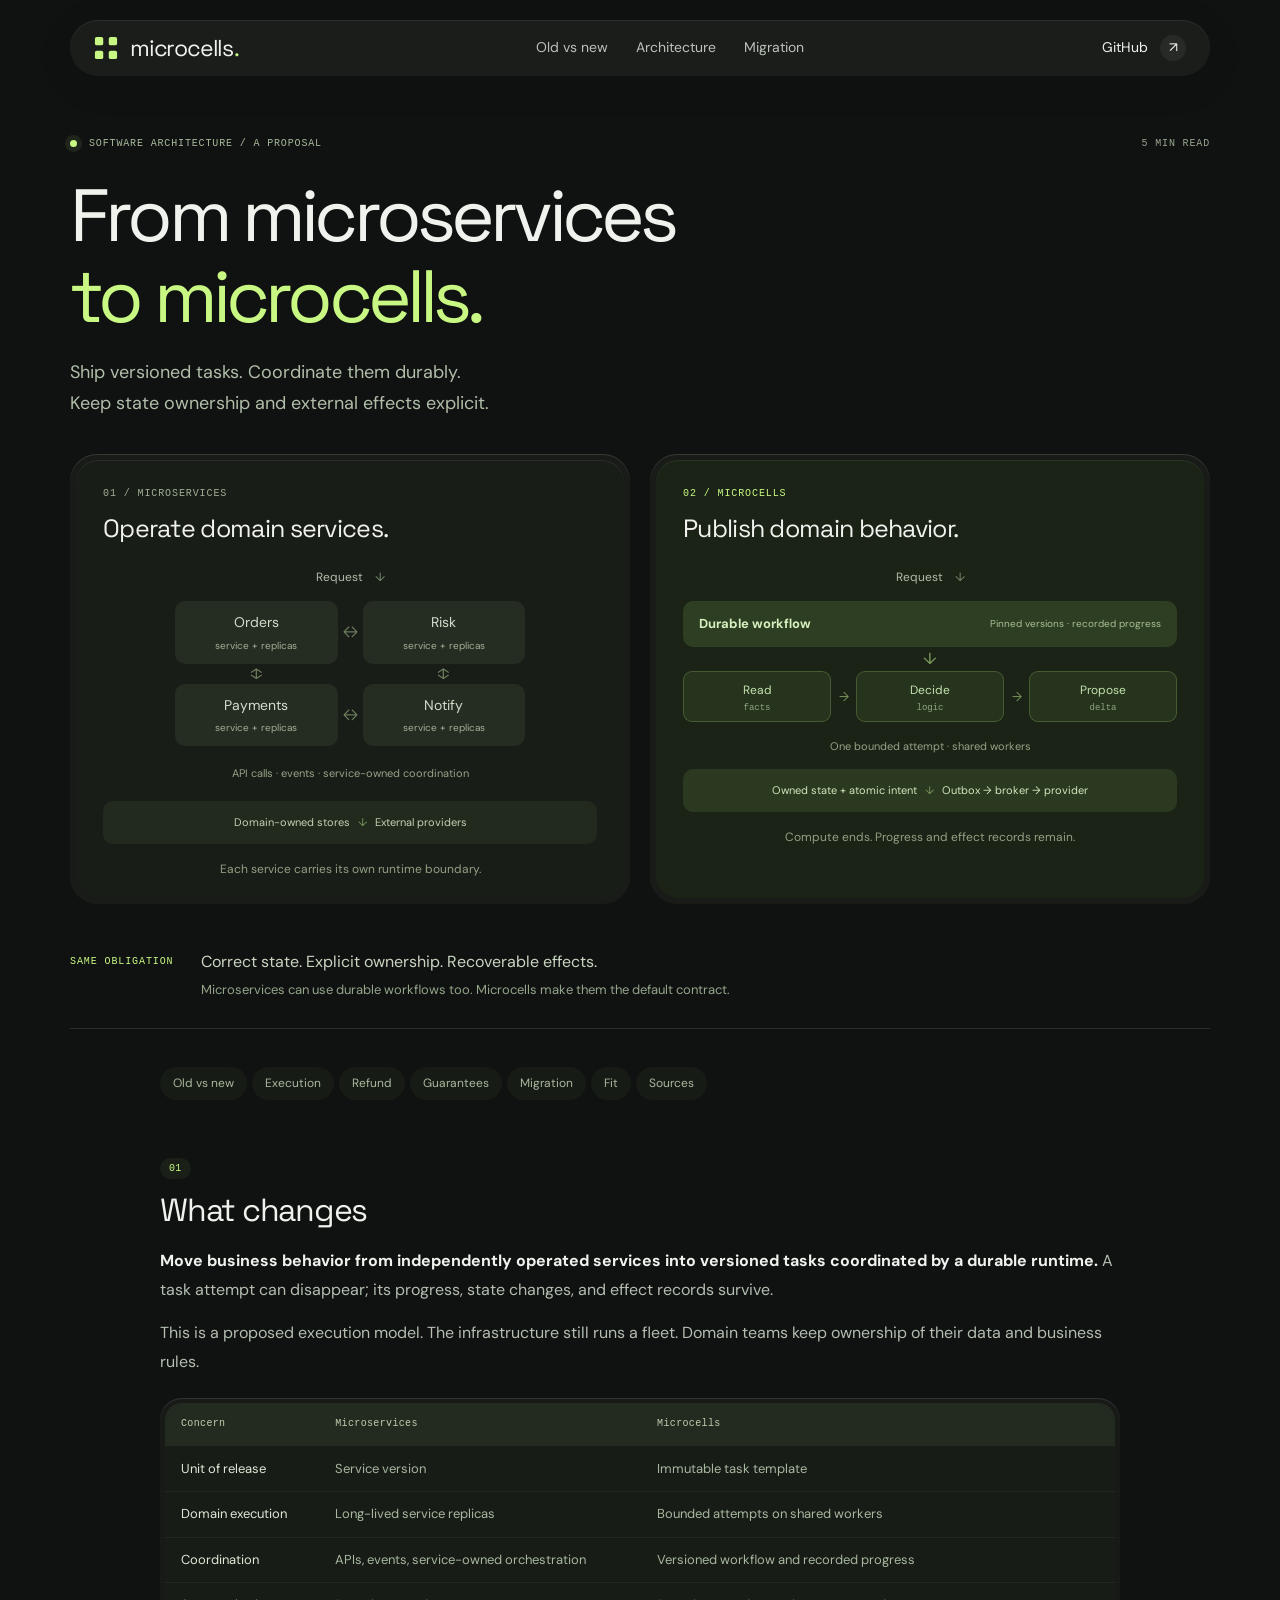
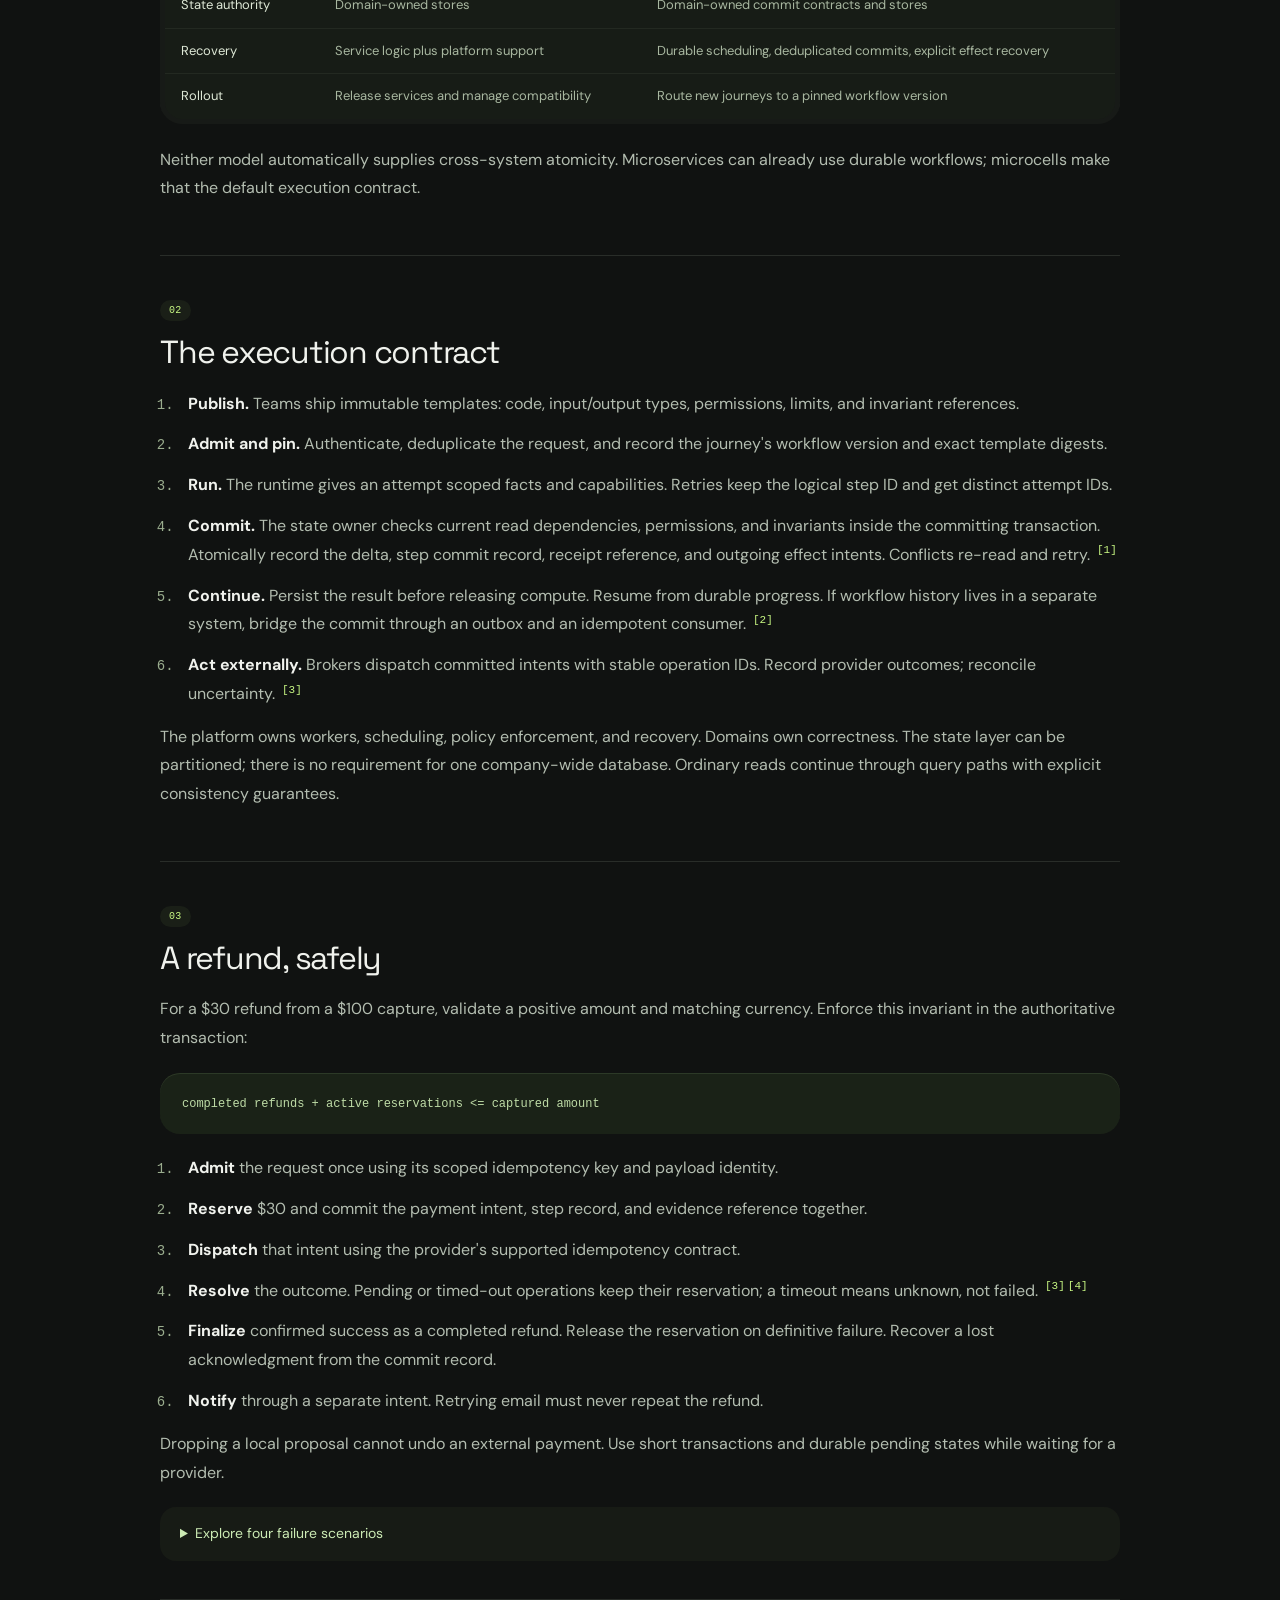
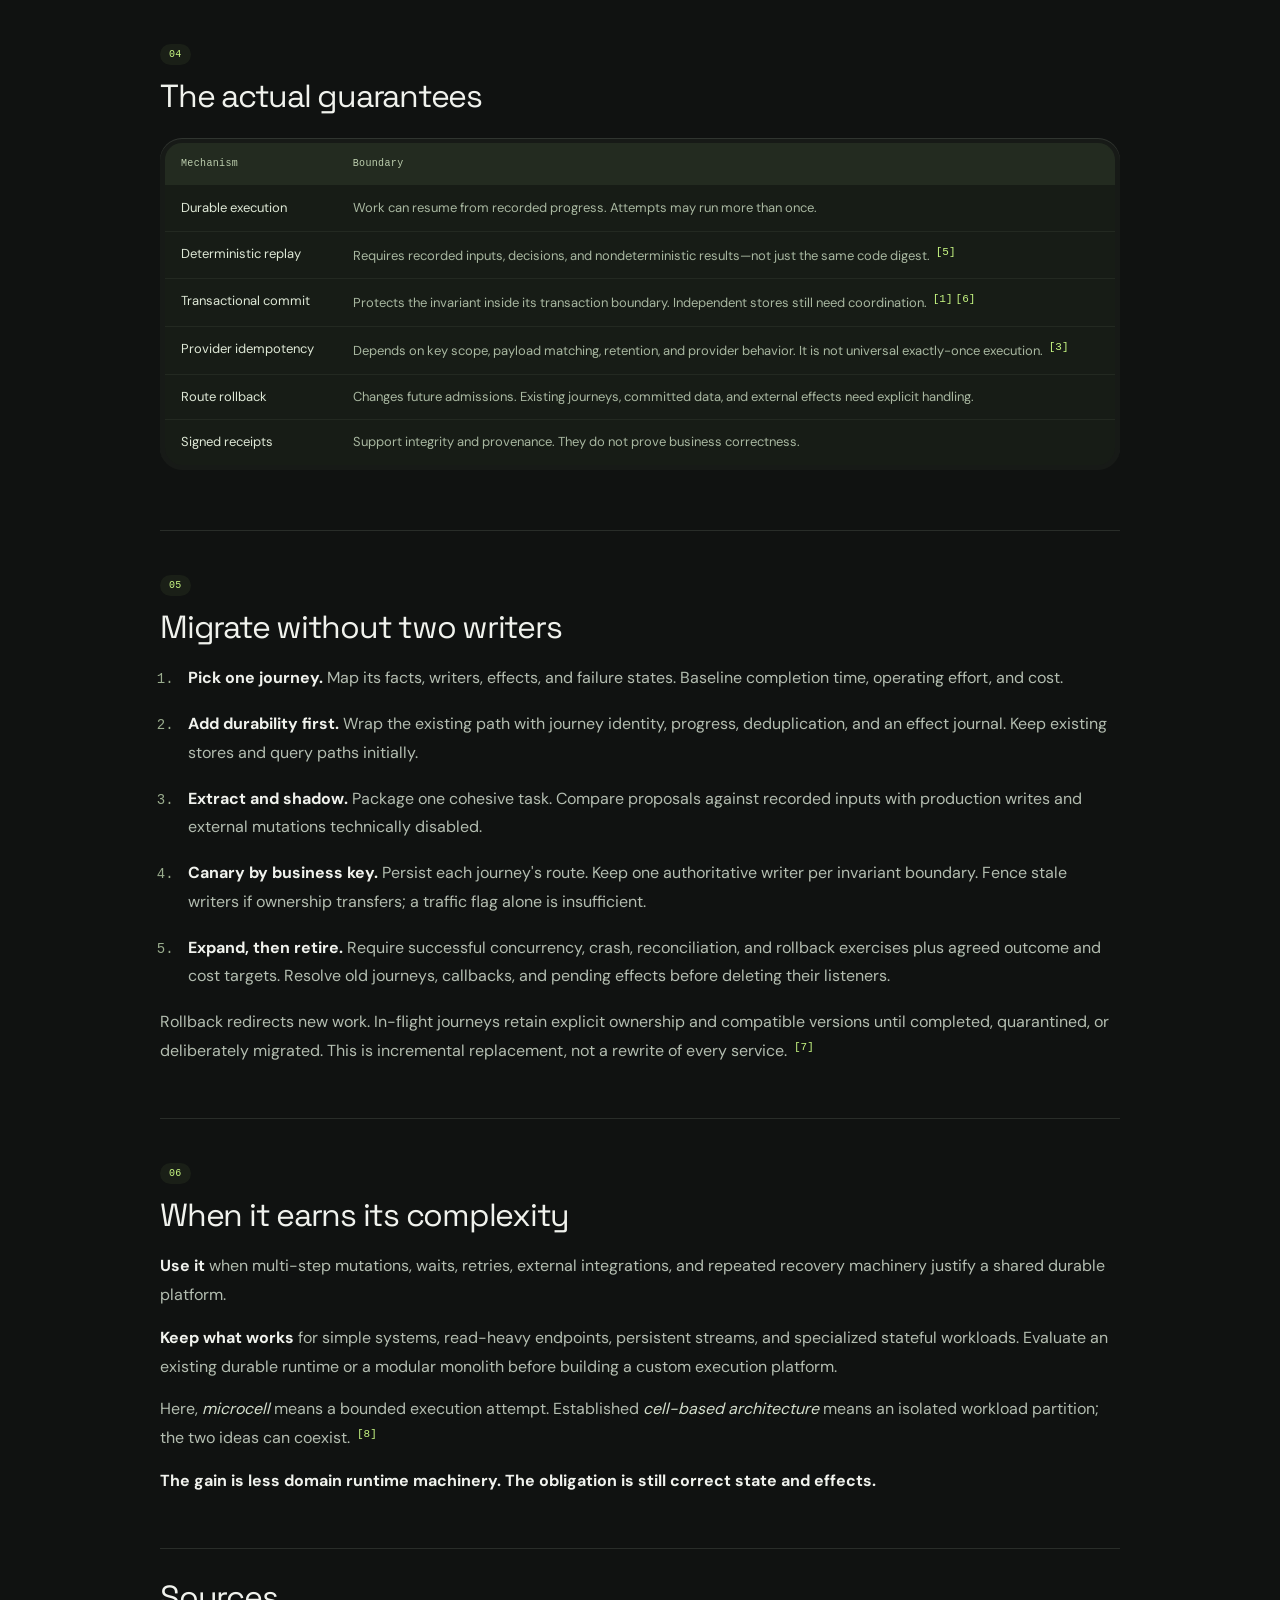
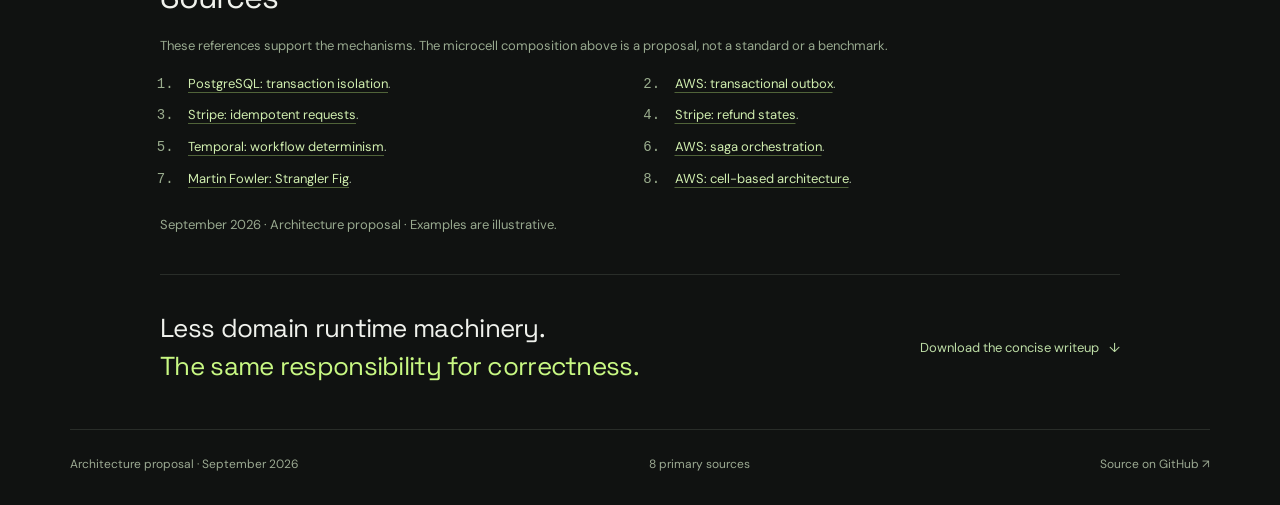
==== commit 00554151: "Condense the proposal and compare old versus new architecture" ====
--- a/index.html
+++ b/index.html
@@ -1,224 +1,126 @@
 <!DOCTYPE html>
 <html lang="en">
 <head>
-  <meta charset="utf-8">
-  <meta name="viewport" content="width=device-width, initial-scale=1">
-  <meta name="theme-color" content="#101211">
-  <title>From microservices to microcells — An architecture proposal</title>
-  <meta name="description" content="A practical architecture proposal for moving from service fleets to durable workflows and bounded execution. Correctness, external effects, versioning, and a migration plan.">
-  <meta property="og:title" content="From microservices to microcells">
-  <meta property="og:description" content="Transient compute. Durable responsibility. A grounded proposal for the next unit of software.">
-  <meta property="og:type" content="article">
-  <meta property="og:url" content="https://zozo123.github.io/microservices-to-microcells/">
-  <link rel="canonical" href="https://zozo123.github.io/microservices-to-microcells/">
-  <link rel="icon" type="image/svg+xml" href="assets/favicon.svg">
-  <link rel="stylesheet" href="assets/style.css">
-  <script src="assets/app.js" defer></script>
+<meta charset="utf-8">
+<meta name="viewport" content="width=device-width, initial-scale=1">
+<meta name="theme-color" content="#101211">
+<title>From microservices to microcells</title>
+<meta name="description" content="A concise old-vs-new architecture comparison: versioned tasks, durable workflows, explicit state authority, safe external effects, and a five-step migration.">
+<meta property="og:title" content="From microservices to microcells">
+<meta property="og:description" content="A concise architecture proposal for the durable-execution era. What changes, what stays, and how to migrate.">
+<meta property="og:type" content="article">
+<meta property="og:url" content="https://zozo123.github.io/microservices-to-microcells/">
+<link rel="canonical" href="https://zozo123.github.io/microservices-to-microcells/">
+<link rel="icon" type="image/svg+xml" href="assets/favicon.svg">
+<link rel="stylesheet" href="assets/style.css">
+<script src="assets/app.js" defer></script>
 </head>
-<body>
-  <a href="#proposal" class="skip-link">Skip to the writeup</a>
-  <header class="site-header">
-    <a class="wordmark" href="#top" aria-label="Microcells, back to top"><svg width="26" height="26" viewBox="0 0 26 26" aria-hidden="true"><rect x="1" y="1" width="9" height="9" rx="2"/><rect x="16" y="1" width="9" height="9" rx="2"/><rect x="1" y="16" width="9" height="9" rx="2"/><rect x="16" y="16" width="9" height="9" rx="2"/></svg> microcells<span class="wordmark-dot">.</span></a>
-    <nav aria-label="Main navigation"><a href="#proposal">The idea</a><a href="#architecture">Architecture</a><a href="#walkthrough">In motion</a><a href="#migration">Migration</a></nav>
-    <a class="github-link" href="https://github.com/zozo123/microservices-to-microcells">GitHub <span aria-hidden="true">↗</span></a>
-  </header>
-
-  <main id="top">
-    <section class="hero" aria-labelledby="page-title">
-      <div class="hero-eyebrow"><span class="status-dot"></span> AN ARCHITECTURE PROPOSAL <span class="edition">01 / SEPTEMBER 2026</span></div>
-      <div class="hero-grid">
-        <div class="hero-copy">
-          <h1 id="page-title">From<br>microservices<br><span class="title-to">to</span> <span class="accent">microcells.</span></h1>
-          <p class="hero-deck">Make compute transient.<br>Keep responsibility durable.</p>
-          <p class="hero-description">Move business behavior into versioned, bounded tasks. Keep workflows, facts, and external effects explicit.</p>
-          <div class="hero-actions"><a class="button" href="#proposal">Read the proposal <span class="button-icon" aria-hidden="true">↓</span></a><a class="text-link" href="#migration">Explore the migration <span aria-hidden="true">↗</span></a></div>
-        </div>
-        <div class="diagram-shell">
-          <figure class="hero-diagram" aria-labelledby="diagram-title">
-            <figcaption id="diagram-title"><span class="mono">THE UNIT OF WORK</span><span class="mini-tag">CONCEPTUAL MODEL</span></figcaption>
-            <div class="diagram-route"><span>Intent</span><span class="route-line" aria-hidden="true"></span><span>Durable workflow</span></div>
-            <div class="workflow-track"><span class="track-point"></span><span class="track-line"></span><span class="track-point current"></span><span class="track-line"></span><span class="track-point"></span></div>
-            <div class="cell-row"><div class="cell-box past"><span class="mono">01 / EVALUATE</span><span class="cell-symbol">✓</span><span>Result recorded</span></div><div class="cell-box current"><span class="mono">02 / PROPOSE</span><span class="cell-symbol">⋮</span><span>Bounded attempt</span></div><div class="cell-box future"><span class="mono">03 / CONTINUE</span><span class="cell-symbol">·</span><span>Waiting</span></div></div>
-            <div class="commit-line"><span aria-hidden="true">↓</span><span>Validate inside the transaction</span><span aria-hidden="true">↓</span></div>
-            <div class="state-bar"><svg width="22" height="22" viewBox="0 0 24 24" fill="none" stroke="currentColor" stroke-width="1.2" aria-hidden="true"><ellipse cx="12" cy="5" rx="8" ry="3"/><path d="M4 5v14c0 4 16 4 16 0V5M4 12c0 4 16 4 16 0"/></svg><div><strong>Authoritative state</strong><span>Facts · progress · effect intents</span></div><span class="lock-badge">DURABLE</span></div>
-            <div class="effect-line"><span class="mono">COMMITTED INTENT</span><span aria-hidden="true">→</span><span>Broker</span><span aria-hidden="true">→</span><span>Provider</span></div>
-            <p class="diagram-note">The attempt ends.<br><strong>The journey continues.</strong></p>
-          </figure>
-        </div>
-      </div>
-      <div class="hero-footer"><span>IMMUTABLE TEMPLATES</span><span class="footer-plus">+</span><span>DURABLE WORKFLOWS</span><span class="footer-plus">+</span><span>EXPLICIT STATE AUTHORITY</span></div>
-    </section>
-
-    <div class="thesis-band"><span class="mono">THE SHIFT</span><p>From operating a listener for every capability<br>to publishing behavior on a shared execution platform.</p><span class="band-arrow" aria-hidden="true">↘</span></div>
-
-    <div class="reading-layout" id="proposal">
-      <aside class="contents" aria-label="Contents">
-        <div class="contents-inner"><span class="mono contents-label">IN THIS WRITEUP</span><nav aria-label="Article sections"><a href="#introduction"><span>00</span>The proposal</a>
-<a href="#deployment-unit"><span>01</span>The deployment unit</a>
-<a href="#objects"><span>02</span>Seven objects</a>
-<a href="#architecture"><span>03</span>Eight responsibilities</a>
-<a href="#correctness"><span>04</span>The commit boundary</a>
-<a href="#refund"><span>05</span>The refund journey</a>
-<a href="#durability"><span>06</span>Durable execution</a>
-<a href="#releases"><span>07</span>Versioned releases</a>
-<a href="#failures"><span>08</span>Failure paths</a>
-<a href="#migration"><span>09</span>The migration</a>
-<a href="#operations"><span>10</span>Operating the platform</a>
-<a href="#fit"><span>11</span>Where it fits</a>
-<a href="#sources"><span>12</span>Sources & boundaries</a></nav><div class="contents-foot"><span>16 MIN READ</span><a href="essay.md" download>Download the writeup <span aria-hidden="true">↓</span></a></div></div>
-      </aside>
-      <article class="article">
-        <div class="intro-tag"><span class="status-dot"></span> PROPOSED MODEL · GROUNDED MECHANISMS</div>
-        <section class="article-section" id="introduction"><h2>A software architecture for the durable-execution era</h2><p>Microservices made independent deployment and clear domain ownership practical. At scale, they can also make a simple business change depend on many services, network contracts, queues, and release schedules. When that coordination costs more than the autonomy it buys, we should reconsider the unit we deploy.</p>
-<p>This essay proposes <strong>microcells</strong>: bounded executions of immutable task templates, coordinated by durable workflows, with explicit state authority and recorded effects. Teams publish behavior; a shared execution platform supplies capacity, records progress, and recovers unfinished work. A cell may disappear while the business journey survives.</p>
-<p>The proposal combines established ideas from durable execution, transaction processing, capability security, and event-driven integration. The word <em>microcell</em> names this particular composition; it is not presented as an established industry standard or a new distributed-systems guarantee. It is also distinct from <strong>cell-based architecture</strong>, where a cell is an independently isolated partition of a service and its data. A microcell execution platform can itself be partitioned into those larger isolation cells. <a class="citation" href="#source-1" aria-label="Source 1">[1]</a></p>
-<p>The objective is to reduce the standing topology that domain teams must manage while preserving correctness, ownership, and release autonomy. The platform still runs a fleet. Some domain services should remain services.</p></section>
-<section class="article-section" id="deployment-unit"><span class="section-number">01</span><h2>Change the unit of deployment</h2><p>A microservice combines a domain contract, a deployment unit, and a running network endpoint. Those boundaries sometimes align well. They sometimes force small pieces of business behavior to acquire a server, scaling policy, client SDK, and on-call surface of their own.</p>
-<p>In the proposed model, a <strong>template</strong> is the unit of release, a <strong>workflow</strong> is the unit of business coordination, and a <strong>cell</strong> is one bounded execution attempt. A <strong>journey</strong> is one durable instance of a workflow. An execution platform restores or starts compute when a step is ready, supplies a scoped context, and durably accepts its result before releasing that compute.</p>
-<p>This changes the domain programming model. It does not remove scheduling, queues, capacity planning, schema evolution, or network failure. These responsibilities move into reusable platform mechanisms. A bad implementation merely replaces a service mesh with a central bottleneck.</p>
-<div class="table-wrap" role="region" tabindex="0" aria-label="The deployment unit table"><table>
+<body class="compact-site">
+<a class="skip-link" href="#comparison">Skip to the comparison</a>
+<header class="site-header">
+<a class="wordmark" href="#top" aria-label="Microcells, back to top"><svg width="24" height="24" viewBox="0 0 26 26" aria-hidden="true"><rect x="1" y="1" width="9" height="9" rx="2"/><rect x="16" y="1" width="9" height="9" rx="2"/><rect x="1" y="16" width="9" height="9" rx="2"/><rect x="16" y="16" width="9" height="9" rx="2"/></svg>microcells<span class="wordmark-dot">.</span></a>
+<nav aria-label="Main navigation"><a href="#comparison">Old vs new</a><a href="#architecture">Architecture</a><a href="#migration">Migration</a></nav>
+<a class="github-link" href="https://github.com/zozo123/microservices-to-microcells">GitHub <span aria-hidden="true">↗</span></a>
+</header>
+<main id="top">
+<section class="compact-hero" aria-labelledby="page-title">
+<div class="compact-eyebrow"><span class="status-dot"></span> SOFTWARE ARCHITECTURE / A PROPOSAL <span>5 MIN READ</span></div>
+<h1 id="page-title">From microservices<br><span>to microcells.</span></h1>
+<p>Ship versioned tasks. Coordinate them durably.<br>Keep state ownership and external effects explicit.</p>
+</section>
+<section class="compare-diagrams" aria-label="Old versus new architecture">
+<div class="compare-shell"><figure class="compare-panel old-model">
+<figcaption><span class="mono">01 / MICROSERVICES</span><strong>Operate domain services.</strong></figcaption>
+<div class="entry-node">Request <span aria-hidden="true">↓</span></div>
+<div class="service-network"><div class="service-node"><strong>Orders</strong><span>service + replicas</span></div><span class="network-arrow" aria-hidden="true">↔</span><div class="service-node"><strong>Risk</strong><span>service + replicas</span></div><span class="vertical-arrow" aria-hidden="true">↕</span><span></span><span class="vertical-arrow" aria-hidden="true">↕</span><div class="service-node"><strong>Payments</strong><span>service + replicas</span></div><span class="network-arrow" aria-hidden="true">↔</span><div class="service-node"><strong>Notify</strong><span>service + replicas</span></div></div>
+<div class="model-caption">API calls · events · service-owned coordination</div>
+<div class="model-store">Domain-owned stores <span>↓</span> External providers</div>
+<p class="model-note">Each service carries its own runtime boundary.</p>
+</figure></div>
+<div class="compare-shell"><figure class="compare-panel new-model">
+<figcaption><span class="mono">02 / MICROCELLS</span><strong>Publish domain behavior.</strong></figcaption>
+<div class="entry-node">Request <span aria-hidden="true">↓</span></div>
+<div class="durable-node"><strong>Durable workflow</strong><span>Pinned versions · recorded progress</span></div>
+<div class="tasks-arrow" aria-hidden="true">↓</div>
+<div class="task-network"><div><span>Read</span><small>facts</small></div><span aria-hidden="true">→</span><div><span>Decide</span><small>logic</small></div><span aria-hidden="true">→</span><div><span>Propose</span><small>delta</small></div></div>
+<div class="model-caption">One bounded attempt · shared workers</div>
+<div class="model-store">Owned state + atomic intent <span>↓</span> Outbox → broker → provider</div>
+<p class="model-note">Compute ends. Progress and effect records remain.</p>
+</figure></div>
+</section>
+<div class="compare-boundary"><span class="mono">SAME OBLIGATION</span><p>Correct state. Explicit ownership. Recoverable effects.<br><span>Microservices can use durable workflows too. Microcells make them the default contract.</span></p></div>
+<nav class="section-nav" aria-label="Article sections"><a href="#comparison"><span>00</span>Old vs new</a>
+<a href="#architecture"><span>01</span>Execution</a>
+<a href="#refund"><span>02</span>Refund</a>
+<a href="#guarantees"><span>03</span>Guarantees</a>
+<a href="#migration"><span>04</span>Migration</a>
+<a href="#fit"><span>05</span>Fit</a>
+<a href="#sources"><span>06</span>Sources</a></nav>
+<article class="article compact-article"><section class="article-section" id="comparison"><span class="section-number">01</span><h2>What changes</h2><p><strong>Move business behavior from independently operated services into versioned tasks coordinated by a durable runtime.</strong> A task attempt can disappear; its progress, state changes, and effect records survive.</p>
+<p>This is a proposed execution model. The infrastructure still runs a fleet. Domain teams keep ownership of their data and business rules.</p>
+<div class="table-wrap" role="region" tabindex="0" aria-label="Old vs new table"><table>
 <thead>
 <tr>
 <th>Concern</th>
-<th>Typical service fleet</th>
-<th>Proposed microcell model</th>
+<th>Microservices</th>
+<th>Microcells</th>
 </tr>
 </thead>
 <tbody>
 <tr>
-<td>Business release</td>
-<td>Deploy a service version</td>
-<td>Publish a template digest; admit journeys on a compatible workflow version</td>
+<td>Unit of release</td>
+<td>Service version</td>
+<td>Immutable task template</td>
+</tr>
+<tr>
+<td>Domain execution</td>
+<td>Long-lived service replicas</td>
+<td>Bounded attempts on shared workers</td>
 </tr>
 <tr>
 <td>Coordination</td>
-<td>APIs, events, and orchestration distributed across services</td>
-<td>Explicit durable workflow, with recorded transitions</td>
-</tr>
-<tr>
-<td>Execution</td>
-<td>Long-lived replicas</td>
-<td>Bounded attempts on pooled platform workers</td>
-</tr>
-<tr>
-<td>State ownership</td>
-<td>Usually a service or domain owns its data</td>
-<td>A domain still owns each fact family and its commit contract</td>
-</tr>
-<tr>
-<td>Failure recovery</td>
-<td>Service-specific retries and recovery logic</td>
-<td>Platform recovery plus domain-defined failure and reconciliation behavior</td>
-</tr>
-<tr>
-<td>Operations</td>
-<td>Service and infrastructure health</td>
-<td>Journey outcomes, effect status, contention, and platform health</td>
+<td>APIs, events, service-owned orchestration</td>
+<td>Versioned workflow and recorded progress</td>
+</tr>
+<tr>
+<td>State authority</td>
+<td>Domain-owned stores</td>
+<td>Domain-owned commit contracts and stores</td>
+</tr>
+<tr>
+<td>Recovery</td>
+<td>Service logic plus platform support</td>
+<td>Durable scheduling, deduplicated commits, explicit effect recovery</td>
+</tr>
+<tr>
+<td>Rollout</td>
+<td>Release services and manage compatibility</td>
+<td>Route new journeys to a pinned workflow version</td>
 </tr>
 </tbody>
 </table></div>
-<p>This is an option for coordination-heavy mutation paths, not a reason to split a cohesive function into twenty remote tasks.</p></section>
-<section class="article-section" id="objects"><span class="section-number">02</span><h2>Seven objects, one execution contract</h2><p>The vocabulary should be small enough to implement and precise enough to audit.</p>
-<div class="table-wrap" role="region" tabindex="0" aria-label="Seven objects table"><table>
-<thead>
-<tr>
-<th>Object</th>
-<th>Definition</th>
-</tr>
-</thead>
-<tbody>
-<tr>
-<td><strong>Template</strong></td>
-<td>An immutable artifact containing code, runtime requirements, typed inputs and outputs, permitted reads and writes, effect capabilities, resource limits, and invariant references. A snapshot is one packaging option.</td>
-</tr>
-<tr>
-<td><strong>Catalog</strong></td>
-<td>The versioned registry of artifacts and eligible routes. A routing decision resolves to an exact digest and is recorded before dispatch.</td>
-</tr>
-<tr>
-<td><strong>Workflow</strong></td>
-<td>A versioned description or program for steps, branches, waits, timers, retries, and failure paths. Its durable history records decisions and completed work.</td>
-</tr>
-<tr>
-<td><strong>ContextID</strong></td>
-<td>The stable identity of a logical step occurrence, including its journey and loop or fan-out position. Retries keep this identity; attempts have separate IDs. Authorization comes from scoped capabilities, not from an unguessable ID alone.</td>
-</tr>
-<tr>
-<td><strong>Cell</strong></td>
-<td>A bounded execution attempt, isolated according to its trust requirements. It receives declared facts and capabilities and returns a proposal. It has no independently discoverable domain endpoint.</td>
-</tr>
-<tr>
-<td><strong>Constitution</strong></td>
-<td>Versioned policy for admission, capabilities, budgets, rollout, retention, and commit rules. Domain owners define business invariants; the platform enforces the agreed contracts.</td>
-</tr>
-<tr>
-<td><strong>Ledger</strong></td>
-<td>A logical record of committed facts, workflow progress, effect intents, and receipt references. It may use partitioned transactional stores and a separate evidence archive; it need not be one global database.</td>
-</tr>
-</tbody>
-</table></div>
-<p>The <strong>Factory</strong> is the execution subsystem around these objects: dispatch, isolation, capacity, leases, retry scheduling, and durable result handoff. It implements execution policy without embedding refund, risk, or shipping decisions.</p>
-<p>A microVM, container, process, or language sandbox may host a cell. Fresh processes are not a prerequisite for durable execution. Warm workers can execute logically isolated tasks, provided isolation, cleanup, and identity remain correct. Snapshot restore has real constraints: credentials, randomness, connections, and other unique runtime state may require reinitialization. <a class="citation" href="#source-8" aria-label="Source 8">[8]</a></p></section>
-<section class="article-section" id="architecture"><span class="section-number">03</span><h2>Eight responsibilities, explicit boundaries</h2><p>These are logical responsibilities, not a requirement for eight independently deployed services.</p>
-<div class="table-wrap" role="region" tabindex="0" aria-label="Eight responsibilities table"><table>
-<thead>
-<tr>
-<th>Plane</th>
-<th>Responsibility</th>
-<th>What stays durable</th>
-</tr>
-</thead>
-<tbody>
-<tr>
-<td>Experience</td>
-<td>UI, public APIs, partner protocols</td>
-<td>Public contracts and connection handling</td>
-</tr>
-<tr>
-<td>Admission</td>
-<td>Authenticate, authorize, deduplicate, accept journeys</td>
-<td>Accepted request, payload identity, journey ID</td>
-</tr>
-<tr>
-<td>Query</td>
-<td>Read authoritative state or materialized views</td>
-<td>Read models and declared consistency guarantees</td>
-</tr>
-<tr>
-<td>Control</td>
-<td>Resolve versions; schedule, resume, and govern workflows</td>
-<td>Workflow history, decisions, timers, policy versions</td>
-</tr>
-<tr>
-<td>Execution</td>
-<td>Run bounded attempts and persist their results</td>
-<td>Durable handoff and task ownership; compute is replaceable</td>
-</tr>
-<tr>
-<td>State</td>
-<td>Enforce data ownership, concurrency control, and commit rules</td>
-<td>Authoritative records, versions, and transactional changes</td>
-</tr>
-<tr>
-<td>Integration</td>
-<td>Execute external effects through governed adapters</td>
-<td>Effect IDs, requests, provider references, outcomes</td>
-</tr>
-<tr>
-<td>Evidence</td>
-<td>Support investigation, provenance, and replay</td>
-<td>Receipts and retained execution history</td>
-</tr>
-</tbody>
-</table></div>
-<p>An ordinary query need not start a durable journey. It still consumes compute, and a projection can be stale. Specify whether a read is strongly consistent, eventually consistent, or waits for a known commit watermark. Queries that require substantial computation can use tasks when that is useful.</p>
-<p>The control and execution infrastructure should be regional or partitioned where failure isolation requires it. Brokers are logical adapter contracts backed by replicated, partitionable workers; they are not single global processes. A common policy model does not require a single failure domain. <a class="citation" href="#source-1" aria-label="Source 1">[1]</a></p></section>
-<section class="article-section" id="correctness"><span class="section-number">04</span><h2>Correctness lives at the commit boundary</h2><p>A cell reads an identified state version and computes a proposed change. The state authority checks permissions, schema, read dependencies, write conflicts, and business invariants <strong>inside the transaction that commits the change</strong>. Checking an invariant earlier in a coordinator and writing later leaves a race.</p>
-<p>Copy-on-write branches are an optional implementation technique. They do not supply serializable transactions or safe merging by themselves. Depending on the storage engine and invariant, use serializable transactions, conditional updates, compare-and-swap, or deliberate serialization by business key. Predicate reads and write skew matter; protecting only the rows written is insufficient for some invariants. Conflicts may require a fresh read and re-execution. <a class="citation" href="#source-2" aria-label="Source 2">[2]</a></p>
-<p>Within one transaction boundary, commit the business delta, a durable completion marker or idempotent commit record for the context, any outgoing effect intent, and a receipt record or reference together. If the workflow engine and application database are separate, bridge them with a transactional outbox and an idempotent consumer. A lost acknowledgment can then be recovered by checking the commit record. Do not claim a cross-system atomic commit simply because both systems are durable. <a class="citation" href="#source-3" aria-label="Source 3">[3]</a></p>
-<p>The evidence archive may receive full receipts asynchronously from this durable record. A signature or hash provides integrity and provenance under its trust assumptions. It does not prove the business decision was correct. Ordinary invariant checking is validation; formal proof requires a specification and a verification method.</p>
-<p>Domain ownership survives this design. A shared state platform must not become unrestricted shared-table access. Each fact family needs an owner, authorized writers, schema policy, and invariant boundary. Work across independent databases still needs a protocol such as a saga, reservations, reconciliation, or an explicitly supported distributed transaction. <a class="citation" href="#source-4" aria-label="Source 4">[4]</a></p></section>
-<section class="walkthrough" id="walkthrough" aria-labelledby="walkthrough-title">
+<p>Neither model automatically supplies cross-system atomicity. Microservices can already use durable workflows; microcells make that the default execution contract.</p></section>
+<section class="article-section" id="architecture"><span class="section-number">02</span><h2>The execution contract</h2><ol>
+<li><strong>Publish.</strong> Teams ship immutable templates: code, input/output types, permissions, limits, and invariant references.</li>
+<li><strong>Admit and pin.</strong> Authenticate, deduplicate the request, and record the journey's workflow version and exact template digests.</li>
+<li><strong>Run.</strong> The runtime gives an attempt scoped facts and capabilities. Retries keep the logical step ID and get distinct attempt IDs.</li>
+<li><strong>Commit.</strong> The state owner checks current read dependencies, permissions, and invariants inside the committing transaction. Atomically record the delta, step commit record, receipt reference, and outgoing effect intents. Conflicts re-read and retry. <a class="citation" href="#source-1" aria-label="Source 1">[1]</a></li>
+<li><strong>Continue.</strong> Persist the result before releasing compute. Resume from durable progress. If workflow history lives in a separate system, bridge the commit through an outbox and an idempotent consumer. <a class="citation" href="#source-2" aria-label="Source 2">[2]</a></li>
+<li><strong>Act externally.</strong> Brokers dispatch committed intents with stable operation IDs. Record provider outcomes; reconcile uncertainty. <a class="citation" href="#source-3" aria-label="Source 3">[3]</a></li>
+</ol>
+<p>The platform owns workers, scheduling, policy enforcement, and recovery. Domains own correctness. The state layer can be partitioned; there is no requirement for one company-wide database. Ordinary reads continue through query paths with explicit consistency guarantees.</p></section>
+<section class="article-section" id="refund"><span class="section-number">03</span><h2>A refund, safely</h2><p>For a $30 refund from a $100 capture, validate a positive amount and matching currency. Enforce this invariant in the authoritative transaction:</p>
+<pre><code class="language-text">completed refunds + active reservations &lt;= captured amount
+</code></pre>
+<ol>
+<li><strong>Admit</strong> the request once using its scoped idempotency key and payload identity.</li>
+<li><strong>Reserve</strong> $30 and commit the payment intent, step record, and evidence reference together.</li>
+<li><strong>Dispatch</strong> that intent using the provider's supported idempotency contract.</li>
+<li><strong>Resolve</strong> the outcome. Pending or timed-out operations keep their reservation; a timeout means unknown, not failed. <a class="citation" href="#source-3" aria-label="Source 3">[3]</a><a class="citation" href="#source-4" aria-label="Source 4">[4]</a></li>
+<li><strong>Finalize</strong> confirmed success as a completed refund. Release the reservation on definitive failure. Recover a lost acknowledgment from the commit record.</li>
+<li><strong>Notify</strong> through a separate intent. Retrying email must never repeat the refund.</li>
+</ol>
+<p>Dropping a local proposal cannot undo an external payment. Use short transactions and durable pending states while waiting for a provider.</p><details class="demo-details"><summary>Explore four failure scenarios</summary><section class="walkthrough" id="walkthrough" aria-labelledby="walkthrough-title">
   <span class="eyebrow">FOLLOW THE FACTS</span>
   <h2 id="walkthrough-title">One refund.<br>Six durable transitions.</h2>
   <p>Trace a $30 refund from a $100 capture. Change the scenario to see what survives a crash or an uncertain provider response.</p>
@@ -233,126 +135,67 @@
   <p class="simulation-footnote">A teaching model, not a payment processor. A committed intent and a remote refund are separate transactions.</p>
   <noscript><p>The complete six-step flow appears immediately below. Enable JavaScript to explore the failure scenarios interactively.</p></noscript>
 </section>
-
-<section class="article-section" id="refund"><span class="section-number">05</span><h2>A refund, from intent to evidence</h2><p>Consider a request to refund $30 from a $100 capture. There are no previous refunds or active reservations. The useful invariant is:</p>
-<pre><code class="language-text">completed_refunds + active_refund_reservations &lt;= captured_amount
-</code></pre>
-<p>Require a positive requested amount, use integer minor units, and validate that the currency matches the capture. A captured-payment refund is different from releasing an authorization hold. Eligibility and provider rules remain domain-specific.</p>
-<ol>
-<li><strong>Admit the intent.</strong> Authenticate and authorize the caller. Store the idempotency key with its scope and canonical payload hash. A duplicate with the same payload returns the existing journey; the same key with a different payload is rejected. Pin the workflow version and record its template bindings.</li>
-<li><strong>Evaluate and reserve.</strong> A cell computes eligibility and a proposed $30 reservation. The authoritative transaction validates the current capture, existing refunds, and reservations; it then records the reservation, context commit record, and a payment effect intent together. Competing refunds cannot both spend the same remaining amount.</li>
-<li><strong>Dispatch the effect.</strong> An outbox worker invokes the payment broker after that transaction commits. It uses a stable effect ID and the provider's idempotency mechanism. Retries reuse the same logical operation identity and payload.</li>
-<li><strong>Resolve the provider outcome.</strong> A confirmed success records the provider reference. A definitive rejection records failure. A pending result stays pending. A timeout is <strong>unknown</strong>, because the provider may already have processed the refund. Retain the reservation for pending or unknown operations and reconcile using the provider's status API, verified webhook, or supported idempotent retry contract. <a class="citation" href="#source-10" aria-label="Source 10">[10]</a></li>
-<li><strong>Finalize the facts.</strong> On confirmed success, atomically convert the reservation into a completed refund and checkpoint that transition. On definitive failure, release the reservation according to policy. A local commit failure after provider success retries finalization; it does not start another refund.</li>
-<li><strong>Notify and conclude.</strong> Emit notification intent after finalization. Treat notification delivery separately from financial completion. An email failure must not repeat the payment operation. Return completion or a durable accepted status according to the API's synchronous boundary.</li>
-</ol>
-<p>Provider idempotency is conditional: its key scope, retention window, request matching, and failure behavior matter. Stripe, for example, documents specific replay and retention behavior; this is not an unlimited exactly-once guarantee. If the provider cannot deduplicate or report the outcome, some ambiguous operations need reconciliation or human resolution. <a class="citation" href="#source-5" aria-label="Source 5">[5]</a></p>
-<p>Do not perform a refund first and assume dropping a local state branch can undo it. Idempotency prevents some duplicate effects; it does not make an external effect atomic with a local transaction.</p></section>
-<section class="article-section" id="durability"><span class="section-number">06</span><h2>Durable execution, stated precisely</h2><p>The achievable default is <strong>retryable execution with durable progress and deduplicated commits</strong>. Attempts may execute more than once. Whether the business effect happens once depends on every boundary involved.</p>
-<p>Deterministic workflow replay reconstructs decisions from recorded history. External I/O, clocks, random values, and other nondeterministic results must be recorded or accessed through the runtime's supported mechanisms. Re-running an artifact with the same digest and input does not by itself reproduce a live world that has changed. <a class="citation" href="#source-6" aria-label="Source 6">[6]</a></p>
-<p>Separate three operations: recovering an interrupted journey, replaying recorded decisions, and re-executing domain code in a sandbox for investigation. Historical replay must use recorded external results and must not send real effects again. Some activity or task code can be nondeterministic; the runtime must durably capture its result and handle retries according to the effect contract.</p>
-<p>Keep a context's identity stable while distinguishing its attempts. On conflict, a new attempt may read a later state version and produce a different proposal. If that changes a proposed external operation, validate its payload identity before reusing an effect key. Reject stale worker results with leases plus fencing or equivalent conditional ownership checks. Deduplicate commits even if an attempt continues after its lease expires.</p>
-<p>Temporal, Restate, and DBOS illustrate related durable-execution approaches with different programming models and boundaries. They are implementation options to evaluate, not evidence that every guarantee in this proposed architecture comes for free. <a class="citation" href="#source-6" aria-label="Source 6">[6]</a><a class="citation" href="#source-7" aria-label="Source 7">[7]</a><a class="citation" href="#source-9" aria-label="Source 9">[9]</a></p></section>
-<section class="article-section" id="releases"><span class="section-number">07</span><h2>Release behavior through versioned routes</h2><p>Build an immutable template, check its contracts and fixtures, scan and sign its artifact, and register it as a candidate. A workflow release resolves a compatible set of template digests. Admission can then assign a stable cohort of new journeys to that release.</p>
-<pre><code class="language-yaml"># Illustrative policy — not a product configuration API
-workflow: refund.partial
-stable: workflow-v12
-candidate: workflow-v13
-candidate_weight: 5%
-cohort_key: tenant_id
-bindings:
-  evaluate: refund.evaluate@sha256:&lt;digest&gt;
-  finalize: refund.finalize@sha256:&lt;digest&gt;
-</code></pre>
-<p>Persist the selected workflow and bindings before dispatch. In-flight journeys retain their version set unless an explicit, recorded migration moves them. Durable-engine history compatibility and worker-version retention must be supported; arbitrary edits to replayed workflow code can be unsafe. <a class="citation" href="#source-6" aria-label="Source 6">[6]</a></p>
-<p>Promotion uses journey completion, invariant failures, effect reconciliation backlog, latency, cost, and domain outcomes. A route rollback changes admission for future work. It does not reverse committed facts, cancel a provider operation, repair a schema migration, or remove unfinished journeys. Dangerous versions may need revocation, commit-time fencing, quarantine, and a repair workflow.</p>
-<p>Workers, brokers, schemas, and the platform still have deployments and capacity changes. A pointer can remove much of the domain release choreography without making operations disappear.</p>
-<p>Cross-team composition is still contract work. Schema compatibility can catch structural mismatches; it cannot establish that two steps agree on currency, business meaning, authorization, or failure semantics. Journey tests, owners, and compatibility policies remain necessary.</p></section>
-<section class="article-section" id="failures"><span class="section-number">08</span><h2>Design the failure paths first</h2><div class="table-wrap" role="region" tabindex="0" aria-label="Failure paths table"><table>
+</details></section>
+<section class="article-section" id="guarantees"><span class="section-number">04</span><h2>The actual guarantees</h2><div class="table-wrap" role="region" tabindex="0" aria-label="Guarantees table"><table>
 <thead>
 <tr>
-<th>Failure</th>
-<th>Required behavior</th>
+<th>Mechanism</th>
+<th>Boundary</th>
 </tr>
 </thead>
 <tbody>
 <tr>
-<td>Cell crashes before a durable result</td>
-<td>Retry the logical context with a new attempt ID; fence stale attempts.</td>
-</tr>
-<tr>
-<td>Commit succeeds; acknowledgment is lost</td>
-<td>Read the context's commit record and return the prior outcome.</td>
-</tr>
-<tr>
-<td>Concurrent mutation invalidates a read</td>
-<td>Abort or serialize; re-read and recompute within the invariant's transaction boundary.</td>
-</tr>
-<tr>
-<td>Invariant fails</td>
-<td>Reject the proposal and record the reason. Already committed earlier steps may still require business recovery.</td>
-</tr>
-<tr>
-<td>Provider times out</td>
-<td>Mark the effect unknown; preserve its identity and reconcile. Do not assume failure.</td>
-</tr>
-<tr>
-<td>Evidence archive is unavailable</td>
-<td>Preserve the durable receipt record or outbox entry; export later under the defined retention and availability policy.</td>
-</tr>
-<tr>
-<td>Bad release</td>
-<td>Stop new admissions to it; assess in-flight work and committed effects; repair explicitly.</td>
-</tr>
-<tr>
-<td>Poison input</td>
-<td>Quarantine with a bounded retry budget and an owner. Build a redacted reproduction fixture where retention permits.</td>
-</tr>
-<tr>
-<td>Platform partition or outage</td>
-<td>Use documented admission, consistency, recovery, and regional failover rules; prevent competing writers.</td>
+<td>Durable execution</td>
+<td>Work can resume from recorded progress. Attempts may run more than once.</td>
+</tr>
+<tr>
+<td>Deterministic replay</td>
+<td>Requires recorded inputs, decisions, and nondeterministic results—not just the same code digest. <a class="citation" href="#source-5" aria-label="Source 5">[5]</a></td>
+</tr>
+<tr>
+<td>Transactional commit</td>
+<td>Protects the invariant inside its transaction boundary. Independent stores still need coordination. <a class="citation" href="#source-1" aria-label="Source 1">[1]</a><a class="citation" href="#source-6" aria-label="Source 6">[6]</a></td>
+</tr>
+<tr>
+<td>Provider idempotency</td>
+<td>Depends on key scope, payload matching, retention, and provider behavior. It is not universal exactly-once execution. <a class="citation" href="#source-3" aria-label="Source 3">[3]</a></td>
+</tr>
+<tr>
+<td>Route rollback</td>
+<td>Changes future admissions. Existing journeys, committed data, and external effects need explicit handling.</td>
+</tr>
+<tr>
+<td>Signed receipts</td>
+<td>Support integrity and provenance. They do not prove business correctness.</td>
 </tr>
 </tbody>
-</table></div>
-<p>Transient compute narrows some process-level failure domains. Shared queues, hot keys, state stores, catalogs, and integration providers create others. Partition capacity and quotas by tenant or workload, use backpressure, and test restore and failover. Do not promise uninterrupted global writes and a single strong ordering through arbitrary network partitions.</p></section>
-<section class="article-section" id="migration"><span class="section-number">09</span><h2>Migrate one journey at a time</h2><p>The migration unit is a business journey and its write authority. Repackaging a service as a task without deciding who can commit its data is not a migration plan. Follow an incremental replacement strategy: keep the working system available while bounded parts move behind a controlled routing boundary. <a class="citation" href="#source-11" aria-label="Source 11">[11]</a></p>
-<p><strong>Stage 0 · Establish a baseline.</strong> Choose a bounded, observable mutation path with a stable owner and recoverable effects. Map its writers, reads, invariants, provider operations, and failure states. Measure completion time, support burden, retry rate, cost, and change lead time. Keep stable read paths in place.</p>
-<p><strong>Stage 1 · Add durability around the existing path.</strong> Introduce journey identity, admission deduplication, durable progress, and an effect journal. Existing services may remain authoritative writers behind adapters. Extract an integration contract where duplication creates real risk; do not make a company-wide broker migration a prerequisite.</p>
-<p><strong>Stage 2 · Extract one bounded decision.</strong> Package cohesive domain logic as a template. Start with recorded fixtures and read-only inputs. Keep transactional checks with the state owner. Define identity, deadlines, retries, fencing, and effect contracts before moving writes.</p>
-<p><strong>Stage 3 · Shadow without effects.</strong> Run the candidate on recorded or aligned inputs using read-only state and simulated or recorded broker responses. Block production writes and outbound mutation capabilities. Compare decisions and proposed deltas, accounting for different observation times. Shadowing is observation; routing real mutating traffic is a canary.</p>
-<p><strong>Stage 4 · Canary one authoritative path.</strong> Route a stable cohort by business key to the new journey. Record the assignment so retries follow it. Keep exactly one authorized writer per invariant boundary. Either retain the legacy state owner behind its commit API or transfer ownership with an enforced routing epoch or fencing mechanism. Never send the same live write to both systems for comparison.</p>
-<p><strong>Stage 5 · Expand with explicit gates.</strong> Require no unexplained duplicate effects or invariant violations, reconcile all ambiguous provider outcomes within the agreed SLO, verify crash recovery and restore, and meet the measured latency and cost budget. Define thresholds before the canary. Compare business outcomes as well as infrastructure health.</p>
-<p><strong>Stage 6 · Retire after outstanding work is resolved.</strong> Send new admissions to the selected path, then drain, complete, or explicitly migrate old journeys. Retain required template versions, event schemas, idempotency records, and provider reconciliation access. Remove the old listener only after its consumers, timers, callbacks, and rollback obligations are resolved.</p>
-<p>A migration rollback changes future routing while already accepted journeys retain an explicit owner. If data ownership moved, reversing it requires fencing and state reconciliation. Percentage routing alone does not solve ownership.</p></section>
-<section class="article-section" id="operations"><span class="section-number">10</span><h2>Keep the platform smaller than the problem</h2><p>Domain teams own templates, fact contracts, business invariants, fixtures, and failure decisions. Journey owners own end-to-end outcomes and cross-step compatibility. Platform teams own durable scheduling, isolation, state mechanisms, integration infrastructure, and recovery. On-call responsibility follows failure ownership; product stakeholders track journey outcomes without automatically becoming infrastructure operators.</p>
-<p>The local loop can run a template against facts and simulated brokers, then show the proposal and receipt. That makes isolated development easier. Fixture replay is only one layer: retain concurrency tests, broker contract tests, journey integration tests, failure injection, load testing, and restore exercises where the risk warrants them.</p>
-<p>Receipts should identify journey, context, attempt, artifact digest, policy version, read versions, output hash, effect IDs, invariant results, and commit reference. Keep sensitive payloads out of indiscriminate logs. Immutable metadata can coexist with encrypted payloads, access control, and explicit deletion and retention rules. Do not promise unlimited forensic replay after its dependencies or permitted data have expired.</p>
-<p>Track journey success and time to completion; age of pending and unknown effects; queue delay; retry and contention rates; commit latency; capacity fairness; restore time; and cost per completed journey. Domain teams may stop managing replicas, but platform teams still need resource and saturation metrics.</p></section>
-<section class="article-section" id="fit"><span class="section-number">11</span><h2>Where microcells fit</h2><p><strong>Consider this model</strong> for multi-step business operations with waits, retries, external effects, audit needs, and repeated coordination machinery across teams. Its value grows when a shared platform removes duplicated operational work without erasing domain boundaries.</p>
-<p><strong>Keep another model</strong> for workloads whose existing structure already works: low-latency reads, long-lived streaming connections, specialized stateful engines, tightly coupled computations, or teams too small to justify a durable platform. Long computations can be delegated to a suitable engine and represented by durable submit-and-wait steps rather than forced into tiny cells.</p>
-<p>Compare an existing durable-execution product, a simpler service-based workflow, and a modular monolith before building a custom Factory. A modular monolith is an application architecture, not automatically a control plane. The adoption test is measured engineering and operating cost, not a universal service-count threshold.</p>
-<p>The end state is a smaller domain runtime topology supported by a deliberately engineered platform. Publish templates. Pin workflow versions. Run bounded attempts. Commit through the owner of the facts. Record and reconcile effects. Retain enough evidence to recover and explain the result.</p>
-<p><strong>Compute may be transient. Responsibility must remain durable.</strong></p></section>
-<section class="article-section" id="sources"><h2>Sources and boundaries</h2><p>The sources below support individual mechanisms and cautions. The seven-object model, eight-plane decomposition, and migration sequence are the architectural synthesis proposed in this essay; they are not claims that these sources define a universal microcell standard.</p>
+</table></div></section>
+<section class="article-section" id="migration"><span class="section-number">05</span><h2>Migrate without two writers</h2><ol>
+<li><strong>Pick one journey.</strong> Map its facts, writers, effects, and failure states. Baseline completion time, operating effort, and cost.</li>
+<li><strong>Add durability first.</strong> Wrap the existing path with journey identity, progress, deduplication, and an effect journal. Keep existing stores and query paths initially.</li>
+<li><strong>Extract and shadow.</strong> Package one cohesive task. Compare proposals against recorded inputs with production writes and external mutations technically disabled.</li>
+<li><strong>Canary by business key.</strong> Persist each journey's route. Keep one authoritative writer per invariant boundary. Fence stale writers if ownership transfers; a traffic flag alone is insufficient.</li>
+<li><strong>Expand, then retire.</strong> Require successful concurrency, crash, reconciliation, and rollback exercises plus agreed outcome and cost targets. Resolve old journeys, callbacks, and pending effects before deleting their listeners.</li>
+</ol>
+<p>Rollback redirects new work. In-flight journeys retain explicit ownership and compatible versions until completed, quarantined, or deliberately migrated. This is incremental replacement, not a rewrite of every service. <a class="citation" href="#source-7" aria-label="Source 7">[7]</a></p></section>
+<section class="article-section" id="fit"><span class="section-number">06</span><h2>When it earns its complexity</h2><p><strong>Use it</strong> when multi-step mutations, waits, retries, external integrations, and repeated recovery machinery justify a shared durable platform.</p>
+<p><strong>Keep what works</strong> for simple systems, read-heavy endpoints, persistent streams, and specialized stateful workloads. Evaluate an existing durable runtime or a modular monolith before building a custom execution platform.</p>
+<p>Here, <em>microcell</em> means a bounded execution attempt. Established <em>cell-based architecture</em> means an isolated workload partition; the two ideas can coexist. <a class="citation" href="#source-8" aria-label="Source 8">[8]</a></p>
+<p><strong>The gain is less domain runtime machinery. The obligation is still correct state and effects.</strong></p></section>
+<section class="article-section" id="sources"><h2>Sources</h2><p>These references support the mechanisms. The microcell composition above is a proposal, not a standard or a benchmark.</p>
 <ol>
-<li id="source-1"><a href="https://docs.aws.amazon.com/wellarchitected/latest/reducing-scope-of-impact-with-cell-based-architecture/what-is-a-cell-based-architecture.html">AWS Well-Architected — What is a cell-based architecture?</a>. Established isolation-cell terminology and partitioned failure domains.</li>
-<li id="source-2"><a href="https://www.postgresql.org/docs/current/transaction-iso.html">PostgreSQL — Transaction isolation</a>. Serializable behavior, anomalies, and transaction retries.</li>
-<li id="source-3"><a href="https://docs.aws.amazon.com/prescriptive-guidance/latest/cloud-design-patterns/transactional-outbox.html">AWS Prescriptive Guidance — Transactional outbox pattern</a>. Atomic application writes and outgoing events; duplicate delivery and idempotent consumers.</li>
-<li id="source-4"><a href="https://docs.aws.amazon.com/prescriptive-guidance/latest/cloud-design-patterns/saga-orchestration.html">AWS Prescriptive Guidance — Saga orchestration pattern</a>. Coordinating transactions across independent stores and compensating actions.</li>
-<li id="source-5"><a href="https://docs.stripe.com/api/idempotent_requests">Stripe — Idempotent requests</a>. Provider-specific key semantics, replay behavior, and retention.</li>
-<li id="source-6"><a href="https://docs.temporal.io/workflow-definition">Temporal — Workflow definition</a>. Deterministic workflows and compatible changes to recorded execution history.</li>
-<li id="source-7"><a href="https://docs.restate.dev/guides/databases">Restate — Databases and Restate</a>. Journaled results, internal state boundaries, and external database integration.</li>
-<li id="source-8"><a href="https://docs.aws.amazon.com/lambda/latest/dg/snapstart.html">AWS Lambda — SnapStart</a>. Snapshot-based startup and runtime compatibility considerations.</li>
-<li id="source-9"><a href="https://docs.dbos.dev/python/tutorials/workflow-tutorial">DBOS — Workflows</a>. Durable workflow execution and persisted progress.</li>
-<li id="source-10"><a href="https://docs.stripe.com/refunds">Stripe — Refunds</a>. Pending and failed refund states and provider outcome handling.</li>
-<li id="source-11"><a href="https://martinfowler.com/bliki/StranglerFigApplication.html">Martin Fowler — Strangler Fig</a>. Incremental replacement of an existing application.</li>
-</ol>
-<p>Edited architecture proposal · September 2026. Examples and configuration are illustrative, not a reference implementation or benchmark.</p></section>
-      </article>
-    </div>
-
-    <section class="closing"><span class="mono">THE PRINCIPLE THAT SURVIVES EVERY FAILURE</span><p>Compute may be transient.<br><span>Responsibility must remain durable.</span></p><a class="button" href="https://github.com/zozo123/microservices-to-microcells">Explore the source <span class="button-icon" aria-hidden="true">↗</span></a></section>
-  </main>
-  <footer class="site-footer"><a class="wordmark" href="#top">microcells<span class="wordmark-dot">.</span></a><span>Architecture proposal · September 2026</span><a href="#sources">Sources & boundaries <span aria-hidden="true">↗</span></a></footer>
+<li id="source-1"><a href="https://www.postgresql.org/docs/current/transaction-iso.html">PostgreSQL: transaction isolation</a>.</li>
+<li id="source-2"><a href="https://docs.aws.amazon.com/prescriptive-guidance/latest/cloud-design-patterns/transactional-outbox.html">AWS: transactional outbox</a>.</li>
+<li id="source-3"><a href="https://docs.stripe.com/api/idempotent_requests">Stripe: idempotent requests</a>.</li>
+<li id="source-4"><a href="https://docs.stripe.com/refunds">Stripe: refund states</a>.</li>
+<li id="source-5"><a href="https://docs.temporal.io/workflow-definition">Temporal: workflow determinism</a>.</li>
+<li id="source-6"><a href="https://docs.aws.amazon.com/prescriptive-guidance/latest/cloud-design-patterns/saga-orchestration.html">AWS: saga orchestration</a>.</li>
+<li id="source-7"><a href="https://martinfowler.com/bliki/StranglerFigApplication.html">Martin Fowler: Strangler Fig</a>.</li>
+<li id="source-8"><a href="https://docs.aws.amazon.com/wellarchitected/latest/reducing-scope-of-impact-with-cell-based-architecture/what-is-a-cell-based-architecture.html">AWS: cell-based architecture</a>.</li>
+</ol>
+<p>September 2026 · Architecture proposal · Examples are illustrative.</p></section></article>
+<div class="compact-end"><p>Less domain runtime machinery.<br><span>The same responsibility for correctness.</span></p><a href="essay.md" download>Download the concise writeup <span aria-hidden="true">↓</span></a></div>
+</main>
+<footer class="site-footer"><span>Architecture proposal · September 2026</span><a href="#sources">8 primary sources</a><a href="https://github.com/zozo123/microservices-to-microcells">Source on GitHub <span aria-hidden="true">↗</span></a></footer>
 </body>
 </html>
--- a/assets/style.css
+++ b/assets/style.css
@@ -18,3 +18,12 @@
 @media(max-width:359px){.hero,.hero-diagram{padding-left:16px;padding-right:16px}.hero h1{font-size:52px}.thesis-band,.reading-layout,.closing,.site-footer{margin-left:16px;margin-right:16px}.hero-actions{gap:16px}.text-link{font-size:12px}.cell-box .mono{font-size:8px}.cell-box>span:last-child{font-size:9px}.hero-diagram .mini-tag{display:none}.effect-line{gap:7px}.lock-badge{display:none}.simulation{padding:14px}.sim-next{padding:10px;font-size:10px}.sim-next span{margin-left:4px}}
 @media(prefers-reduced-motion:reduce){html{scroll-behavior:auto}*,*:before,*:after{animation:none!important;transition:none!important}}
 @media print{:root{--bg:white;--ink:#111;--muted:#444;--lime:#254b0d;--line:#bbb}body{font:11pt/1.5 Georgia,serif;background:white;color:#111}.site-header,.contents,.hero-diagram,.hero-actions,.hero-footer,.thesis-band,.closing,.site-footer,.walkthrough,.intro-tag{display:none}.hero{padding:0;max-width:none}.hero-grid{display:block;margin:0}.hero h1{font-size:36pt;letter-spacing:-2px}.hero h1 br{display:none}.hero h1 br:after{content:' '}.hero-eyebrow{margin-bottom:20px}.hero-deck{font-size:16pt}.hero-description{max-width:none}.hero-footer{display:none}.reading-layout{display:block;padding:0;margin:0;max-width:none}.article{max-width:none}.article-section,.article-section:first-of-type{padding:24px 0 0;box-shadow:none}.article-section h2,.article-section:first-of-type h2{font-size:22pt;break-after:avoid}.article-section p,.article-section li{color:#222;font-size:11pt}.article-section p{margin:12px 0}.section-number{color:#333;padding:0;background:none}.article-section a{color:#234e1c!important}.table-wrap{overflow:visible;background:none;box-shadow:none;padding:0;break-inside:auto}table{min-width:0;background:white;font-size:9pt}th,td{padding:9px;color:#111;background:white;border-bottom:1px solid #bbb}td:first-child,td strong{color:#111}tr{break-inside:avoid}pre{white-space:pre-wrap;background:#eee;color:#222;box-shadow:none;font-size:10pt}strong,.article-section em{color:#111!important}.accent{color:#254b0d}.article-section p,.article-section>ol,.article-section>ul{font-size:11pt}.table-wrap a{overflow-wrap:anywhere}#migration p:has(>strong:first-child){box-shadow:none;padding:0}}
+
+/* Concise edition: a direct comparison followed by the execution contract. */
+.compact-site .site-header{max-width:1140px;margin-top:20px}
+.compact-hero{max-width:1140px;padding:62px 0 35px;margin:auto}.compact-eyebrow{display:flex;align-items:center;gap:12px;color:#a7b99b;font:10px var(--mono);letter-spacing:.085em}.compact-eyebrow>span:last-child{margin-left:auto;color:#97a58e}.compact-hero h1{font:500 clamp(42px,5.8vw,74px)/1.09 var(--display);letter-spacing:-.065em;margin:27px 0 20px}.compact-hero h1>span{color:var(--lime)}.compact-hero>p{font-size:18px;line-height:1.7;color:#b1beaa}.compare-diagrams{max-width:1140px;margin:auto;display:grid;grid-template-columns:1fr 1fr;gap:20px}.compare-shell{padding:6px;background:rgba(211,237,201,.04);box-shadow:inset 0 1px 0 rgba(234,255,221,.13);border-radius:27px}.compare-panel{border-radius:22px;padding:25px 27px 19px;background:#191d18;box-shadow:inset 0 1px 0 rgba(225,255,209,.075);height:100%}.compare-panel figcaption{display:flex;flex-direction:column;gap:11px}.compare-panel figcaption .mono{font-size:10px;color:#9fae95}.compare-panel figcaption strong{font:500 25px/1.2 var(--display);letter-spacing:-.7px}.entry-node{display:flex;justify-content:center;align-items:center;gap:12px;font-size:12px;color:#b0bca9;margin:24px 0 14px}.entry-node>span{color:#788a6c}.service-network{display:grid;grid-template-columns:1fr 25px 1fr;align-items:center;max-width:350px;margin:auto}.service-node{display:flex;flex-direction:column;gap:2px;text-align:center;border-radius:10px;background:#252c21;padding:10px}.service-node strong{font-weight:400;font-size:14px;color:#d3ddcc}.service-node>span{font-size:10px;color:#a0ae96}.network-arrow,.vertical-arrow{text-align:center;font-size:15px;color:#6f805f;line-height:20px}.model-caption{text-align:center;color:#94a386;font-size:11px;margin:18px 0}.model-store{display:flex;align-items:center;justify-content:center;gap:8px;font-size:11px;line-height:1.5;background:#222a1d;padding:13px 7px;border-radius:10px;color:#c1d1b2;white-space:nowrap}.model-store>span{color:#78965e}.model-note{font-size:12px;color:#91a083;margin:15px 0 0;text-align:center}.new-model{background:#1a2316}.new-model figcaption .mono{color:var(--lime)}.durable-node{display:flex;align-items:center;justify-content:space-between;padding:12px 16px;border-radius:10px;background:#2e3e22;gap:12px}.durable-node strong{font-size:13px;font-weight:600;color:#d6efbf;white-space:nowrap}.durable-node>span{font-size:10px;color:#a8be97}.tasks-arrow{color:#7d9d5d;font-size:16px;text-align:center;line-height:24px}.task-network{display:grid;grid-template-columns:1fr 15px 1fr 15px 1fr;align-items:center;gap:5px}.task-network>div{background:#26331d;box-shadow:inset 0 0 0 1px rgba(200,248,131,.2);padding:9px 4px;border-radius:9px;text-align:center;display:flex;flex-direction:column}.task-network>div>span{font-size:12px;color:#c4e2ae}.task-network small{font:9px var(--mono);color:#92a782;margin-top:3px}.task-network>span{color:#748f58;font-size:13px;text-align:center}.new-model .model-caption{margin:15px 0 13px}.new-model .model-store{background:#2b3920;color:#cfe6bb}.compare-boundary{max-width:1140px;margin:24px auto 0;padding:20px 0 26px;display:flex;align-items:flex-start;gap:27px;box-shadow:0 1px 0 var(--line)}.compare-boundary>.mono{font-size:10px;color:var(--lime);padding-top:5px;white-space:nowrap}.compare-boundary p{font-size:16px;line-height:1.7;color:#c9d5c1}.compare-boundary p>span{font-size:13px;color:#94a58b}.section-nav{max-width:960px;margin:36px auto 0;display:flex;gap:5px;overflow:auto;padding:3px 0 13px}.section-nav>a{white-space:nowrap;font-size:12px;color:#a9b89e;background:rgba(200,248,131,.04);padding:6px 13px;border-radius:30px}.section-nav>a:hover{background:rgba(200,248,131,.1);color:var(--lime)}.section-nav>a>span{display:none}.compact-article{max-width:960px;margin:auto}.compact-article .article-section{padding:38px 0;scroll-margin-top:25px}.compact-article .article-section h2,.compact-article .article-section:first-of-type h2{font-size:32px;letter-spacing:-1.25px;line-height:1.2;margin-bottom:18px}.compact-article .section-number{font-size:10px;letter-spacing:.03em;padding:2px 9px;margin-bottom:12px}.compact-article .article-section p,.compact-article .article-section>ol,.compact-article .article-section>ul{font-size:16px;line-height:1.8;margin:14px 0}.compact-article .article-section li{margin-bottom:12px}.compact-article .table-wrap{margin:22px 0}.compact-article td{padding:12px 16px;font-size:13px}.compact-article th{padding:13px 16px;font-size:10px}.compact-article pre{margin:20px 0;padding:18px 22px}.compact-article #migration p{padding-left:0;box-shadow:none}.compact-article #migration li{margin-bottom:17px}.compact-article #sources{padding-top:30px;padding-bottom:25px}.compact-article #sources>ol{display:grid;grid-template-columns:1fr 1fr;column-gap:35px;font-size:13px;line-height:1.6}.compact-article #sources li{font-size:13px;margin-bottom:8px}.compact-article #sources p{font-size:13px;color:#98a98f}.demo-details{margin-top:20px;border-radius:16px;background:rgba(200,248,131,.04);padding:15px 20px}.demo-details>summary{font-size:14px;color:#ccebb4;cursor:pointer;list-style-position:inside}.demo-details>summary:focus-visible{outline:2px solid var(--lime);outline-offset:5px}.demo-details .walkthrough{padding:24px 0 8px;max-width:750px;margin:auto}.demo-details .walkthrough h2{font-size:29px;margin:15px 0}.demo-details .walkthrough>.eyebrow{font-size:10px}.demo-details .walkthrough>p{font-size:14px}.demo-details .sim-steps li{margin:0;padding:0}.demo-details .sim-steps{padding:0;margin:25px 0 0}.demo-details .sim-state p{font-size:14px;margin:0;line-height:1.8}.demo-details .simulation-footnote{font-size:12px!important}.compact-end{max-width:960px;margin:0 auto;padding:35px 0 45px;box-shadow:0 -1px 0 var(--line);display:flex;align-items:center;justify-content:space-between;gap:30px}.compact-end p{font:500 26px/1.45 var(--display);letter-spacing:-.7px}.compact-end p>span{color:var(--lime)}.compact-end a{font-size:13px;white-space:nowrap;color:#bddda6}.compact-end a>span{padding-left:7px}.compact-site .site-footer{max-width:1140px;padding:24px 0 30px;font-size:12px}.compact-site .compare-panel,.compact-hero h1{animation:rise .7s var(--ease) both}
+@media(max-width:1250px){.compact-hero,.compare-diagrams,.compare-boundary{margin-left:40px;margin-right:40px}.section-nav,.compact-article,.compact-end{margin-left:auto;margin-right:auto;width:calc(100% - 140px)}.compare-panel{padding:23px 21px 18px}.model-store{font-size:10px}.durable-node{padding:12px}.durable-node>span{font-size:9px}.compact-site .site-footer{margin-left:40px;margin-right:40px}}
+@media(max-width:900px){.compare-panel{padding:20px 15px 17px}.compare-panel figcaption strong{font-size:22px}.durable-node{flex-direction:column;gap:3px;padding:7px 10px}.durable-node>span{font-size:9px}.model-store{flex-direction:column;gap:0;white-space:normal;font-size:11px;padding:10px}.model-store>span{line-height:13px}.model-caption{font-size:10px}.model-note{font-size:11px}.compact-end{display:block}.compact-end a{display:inline-block;margin-top:20px}}
+@media(max-width:767px){.compact-site .site-header{margin-top:16px}.compact-hero{padding:40px 0 26px;margin-left:24px;margin-right:24px}.compact-eyebrow{font-size:8px;gap:9px;letter-spacing:.035em}.compact-eyebrow>span:last-child{font-size:8px}.compact-hero h1{font-size:clamp(38px,8.8vw,59px);letter-spacing:-.055em;line-height:1.13;margin:24px 0 17px}.compact-hero>p{font-size:16px;line-height:1.7}.compact-hero>p br{display:none}.compare-diagrams{grid-template-columns:1fr;margin:0 20px;gap:15px}.compare-shell{padding:5px;border-radius:23px}.compare-panel{border-radius:18px;padding:21px 21px 18px}.compare-panel figcaption{gap:9px}.compare-panel figcaption strong{font-size:25px}.compare-panel figcaption .mono{font-size:10px}.entry-node{margin:20px 0 13px}.model-caption{font-size:11px;margin:15px 0}.model-store{flex-direction:row;gap:6px;font-size:10px;padding:13px 5px}.model-note{font-size:11px;margin-top:14px}.durable-node{flex-direction:row;padding:12px 10px;gap:8px}.durable-node strong{font-size:12px}.durable-node>span{font-size:8px}.new-model .model-caption{margin:16px 0 14px}.compare-boundary{margin:15px 24px 0;display:block;padding:15px 0 25px}.compare-boundary p{font-size:15px;line-height:1.7;margin-top:9px}.compare-boundary p>span{font-size:12px;display:inline-block;margin-top:5px}.compare-boundary>.mono{font-size:9px}.section-nav{margin:22px 24px 0;width:auto;gap:5px}.section-nav>a{font-size:11px;padding:7px 12px}.compact-article{margin:0 24px;width:auto}.compact-article .article-section{padding:28px 0}.compact-article .article-section h2,.compact-article .article-section:first-of-type h2{font-size:28px;letter-spacing:-.8px;margin-bottom:16px}.compact-article .article-section p,.compact-article .article-section>ol,.compact-article .article-section>ul{font-size:16px;line-height:1.8}.compact-article table{min-width:550px}.compact-article td{font-size:13px;padding:13px}.compact-article th{padding:13px;font-size:10px}.compact-article #sources>ol{grid-template-columns:1fr;gap:0}.compact-end{margin:0 24px;width:auto;padding:28px 0 35px}.compact-end p{font-size:25px;line-height:1.45}.compact-end a{font-size:12px}.compact-site .site-footer{margin:0 24px;font-size:11px;gap:15px}.compact-site .site-footer>span{margin-left:0}.compact-site .site-footer>a:last-child{width:auto}.demo-details{padding:14px 12px;margin-left:-4px;margin-right:-4px}.demo-details summary{font-size:13px}.demo-details .walkthrough h2{font-size:28px}.demo-details .simulation{padding:15px}.demo-details .sim-state p{font-size:13px;line-height:1.8}.demo-details .sim-state h3{font-size:24px}.demo-details .sim-steps button{font-size:8px}.demo-details .sim-balances{gap:6px}.demo-details .sim-balances dd{font-size:24px}.demo-details .sim-balances .sim-provider dd{font-size:10px}}
+@media(max-width:359px){.compact-hero,.compare-boundary,.section-nav,.compact-article,.compact-end{margin-left:16px;margin-right:16px}.compare-diagrams{margin-left:12px;margin-right:12px}.compact-hero h1{font-size:36px}.compact-eyebrow>span:last-child{display:none}.compare-panel{padding:20px 17px}.model-store{font-size:9px}.durable-node>span{font-size:8px}}
+@media print{.compact-site .site-header,.section-nav,.compare-diagrams,.compare-boundary,.demo-details,.compact-end,.compact-site .site-footer{display:none}.compact-hero{padding:0;margin:0}.compact-hero h1{font-size:30pt;margin:15px 0}.compact-hero>p{font-size:12pt;color:#222}.compact-hero h1>span{color:#254b0d}.compact-article{width:100%;margin:0}.compact-article .article-section{padding:20px 0 0}.compact-article .article-section p,.compact-article .article-section>ol{font-size:10pt}.compact-article .article-section h2{font-size:18pt}.compact-article td{font-size:9pt;color:#222}.compact-article table{min-width:0}.compact-article #sources>ol{display:block}.compact-eyebrow{font-size:8pt;color:#333}}
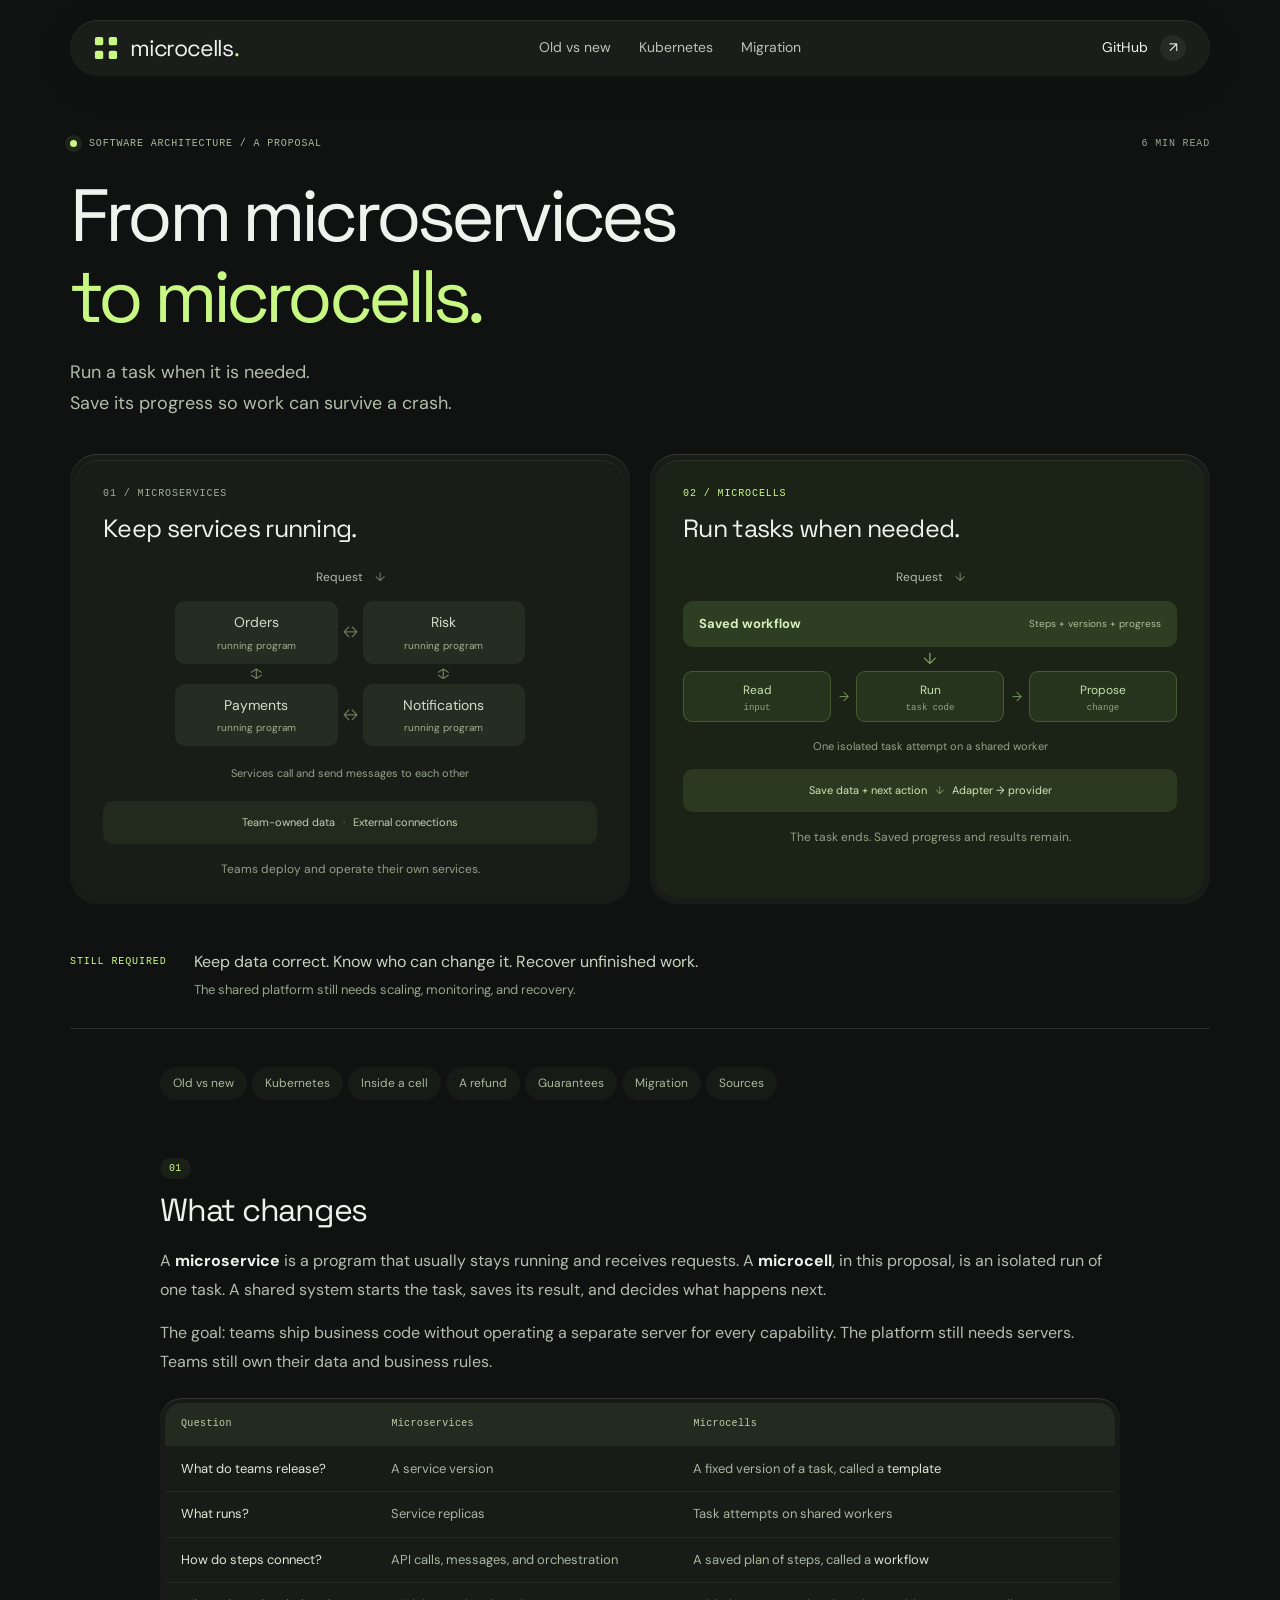
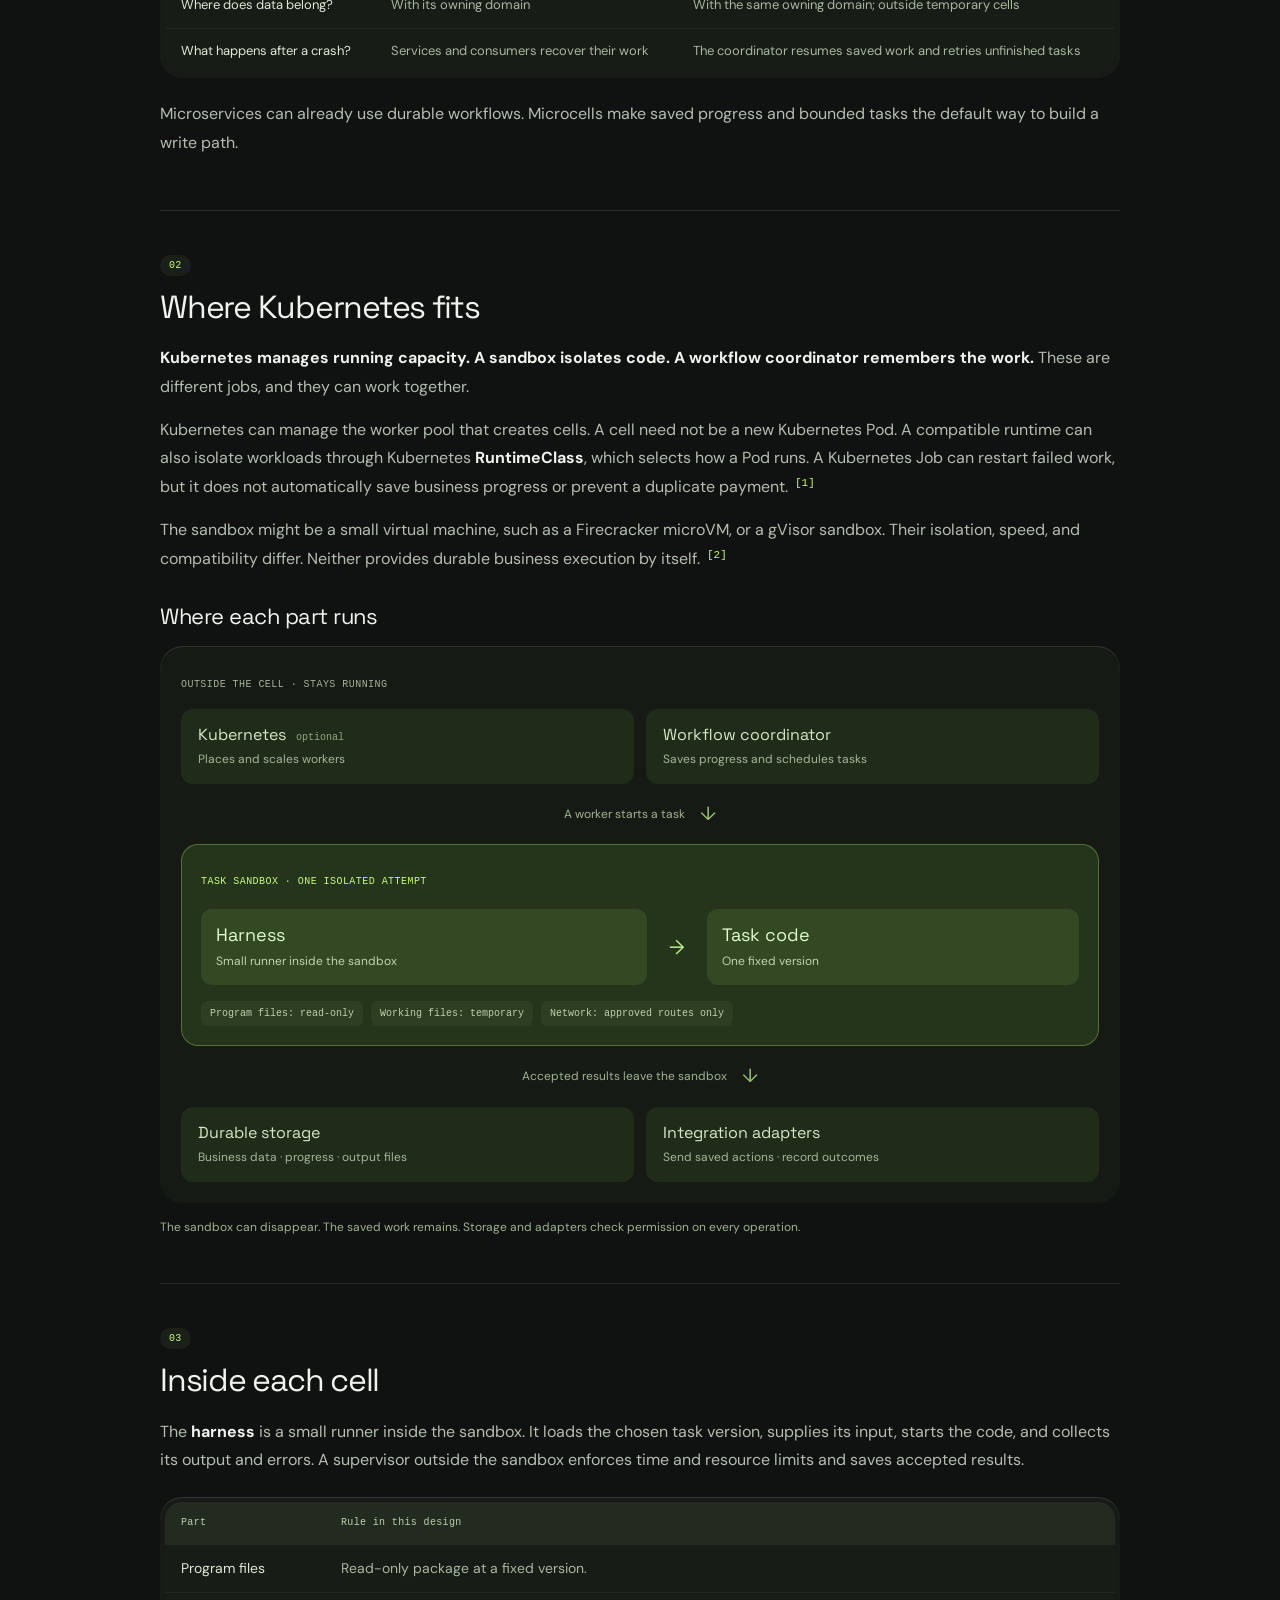
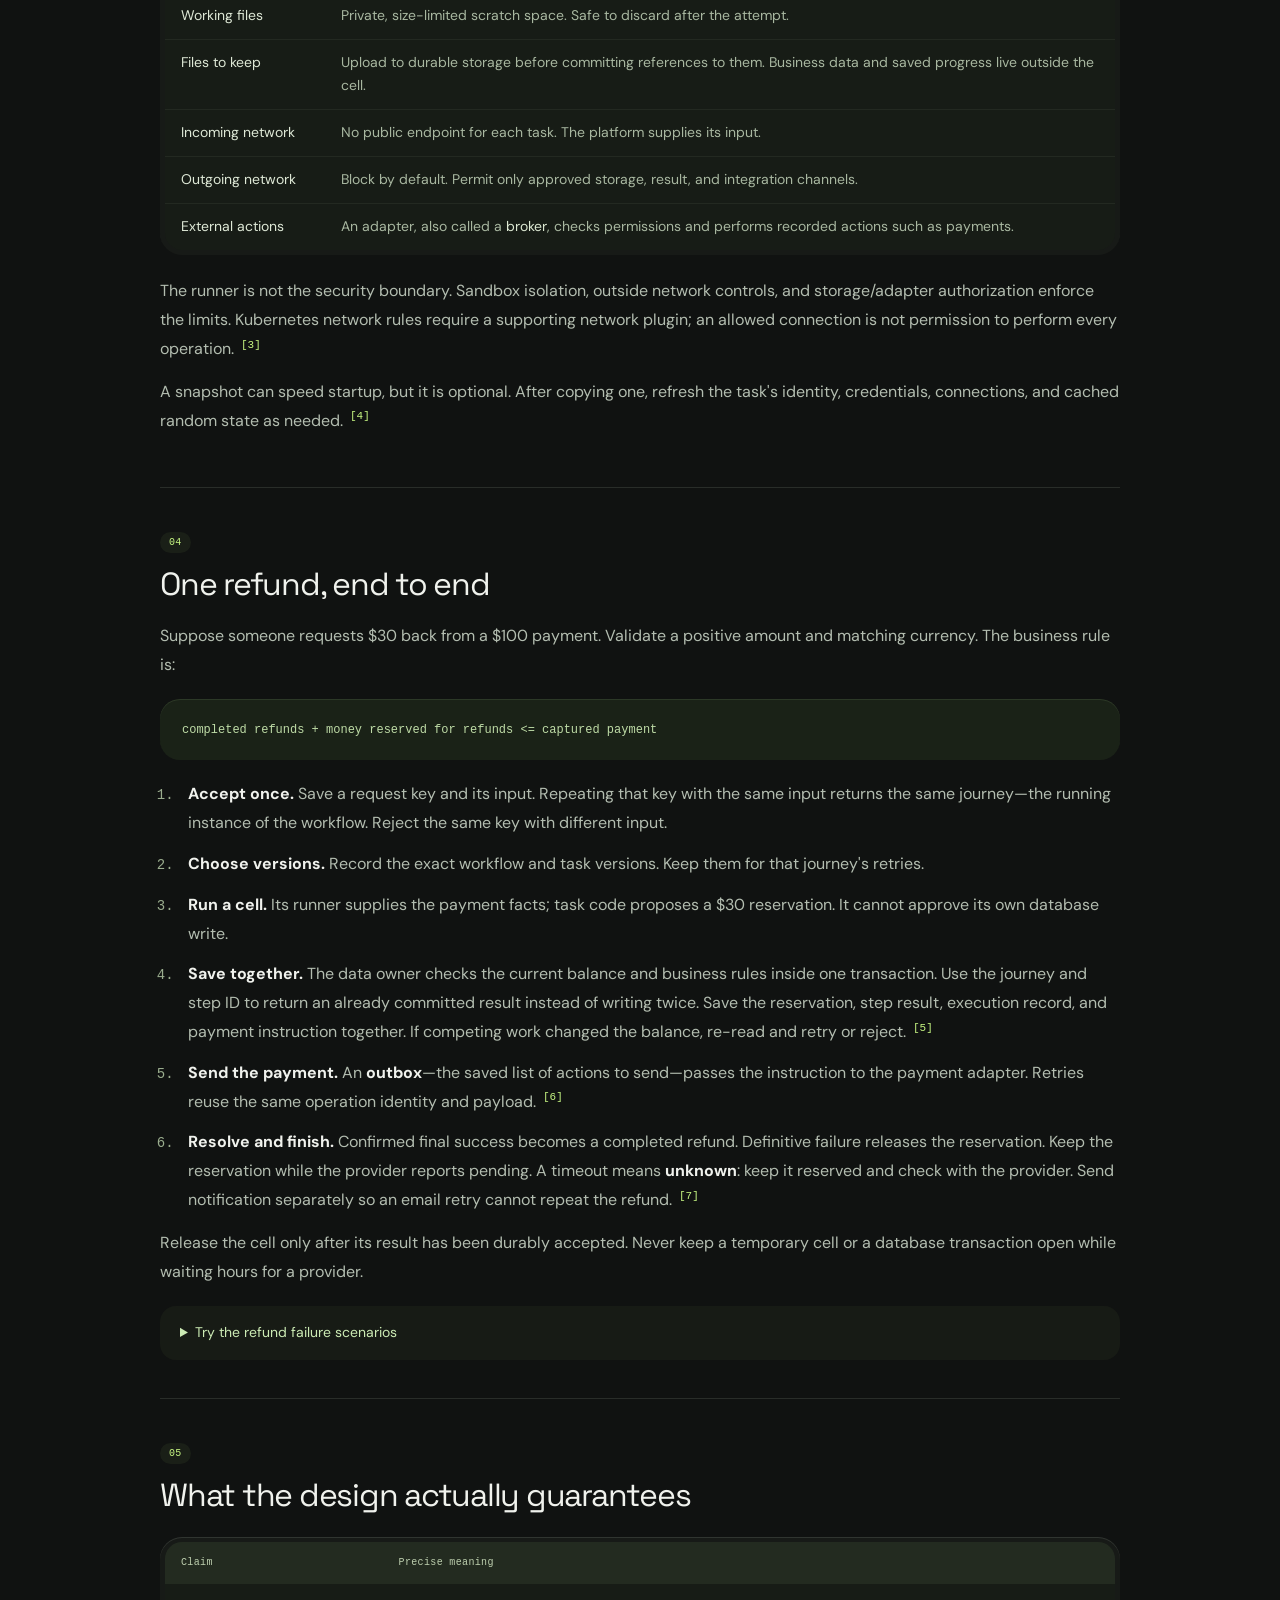
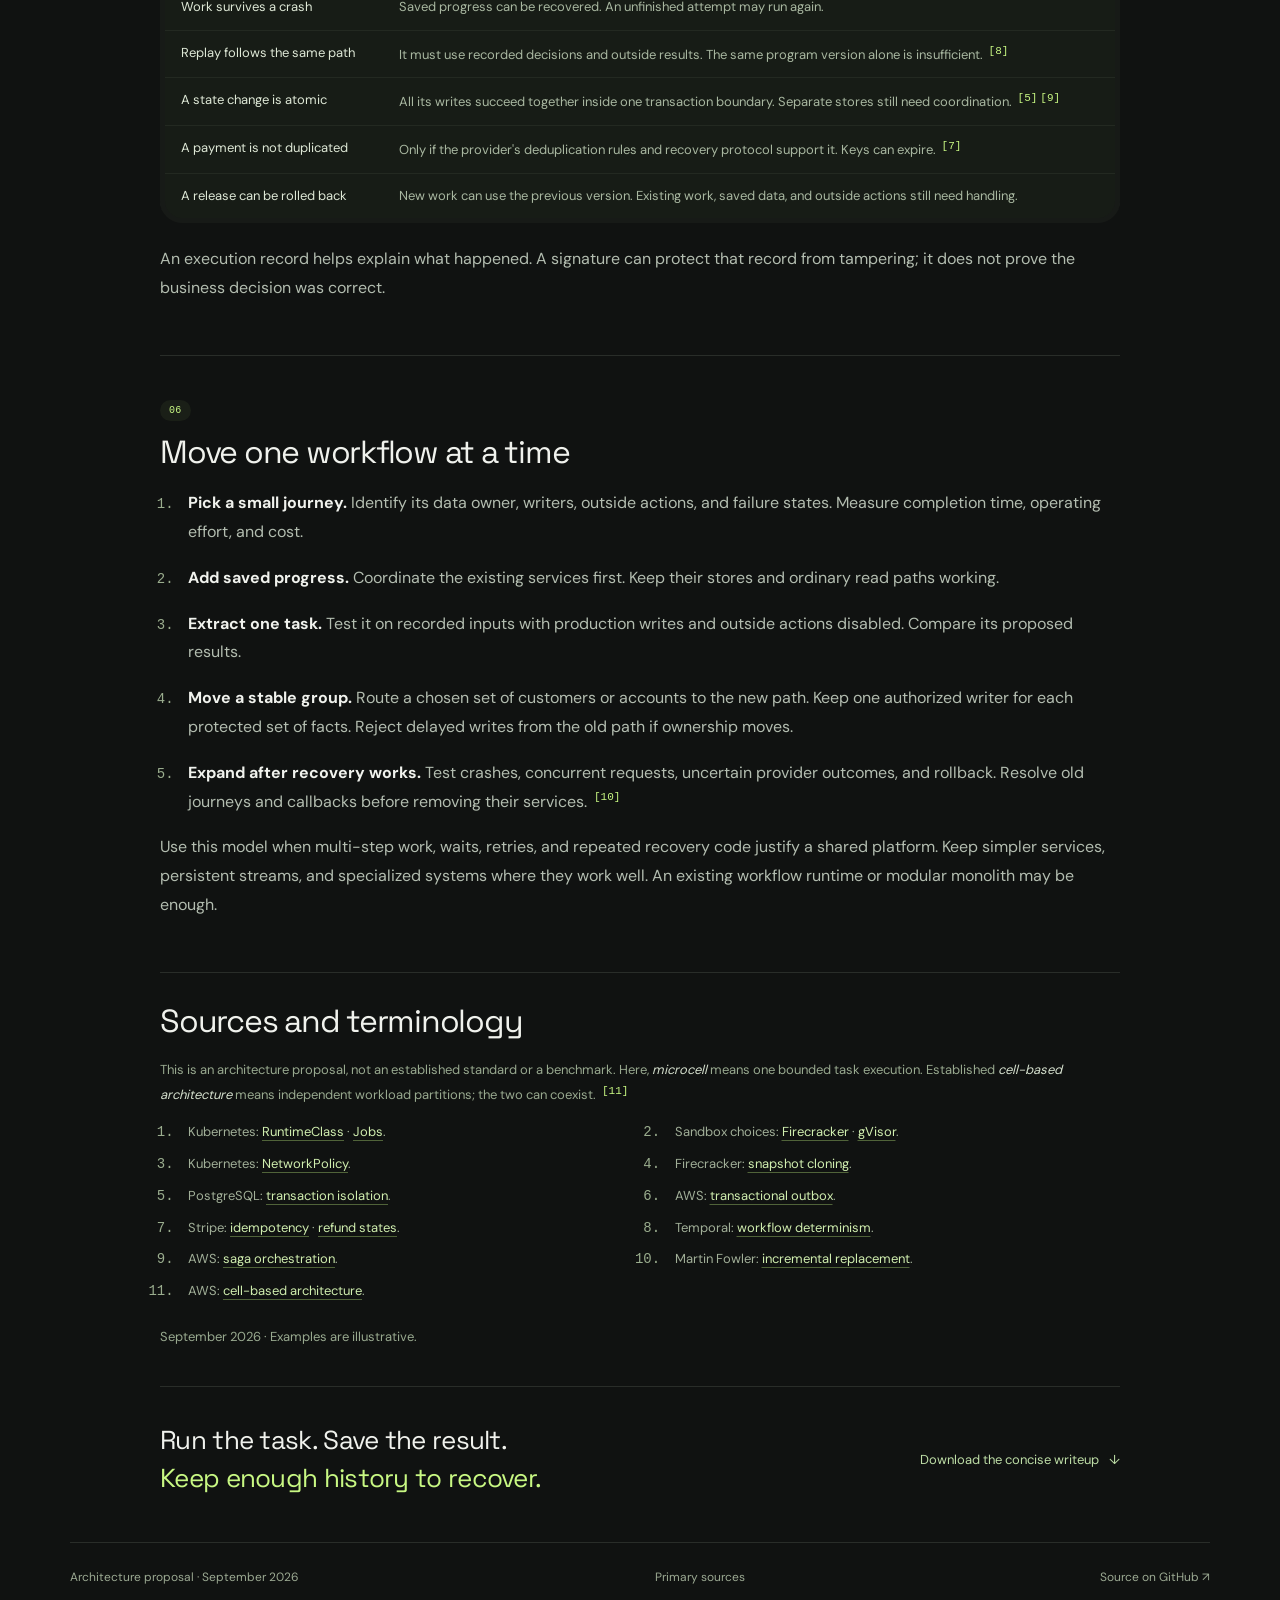
==== commit f85aa965: "Explain Kubernetes, sandbox runners, files and networking in plain language" ====
--- a/index.html
+++ b/index.html
@@ -5,7 +5,7 @@
 <meta name="viewport" content="width=device-width, initial-scale=1">
 <meta name="theme-color" content="#101211">
 <title>From microservices to microcells</title>
-<meta name="description" content="A concise old-vs-new architecture comparison: versioned tasks, durable workflows, explicit state authority, safe external effects, and a five-step migration.">
+<meta name="description" content="Microservices and microcells explained simply: Kubernetes, sandboxes, the runner inside each cell, files, networking, saved progress, and a safe migration.">
 <meta property="og:title" content="From microservices to microcells">
 <meta property="og:description" content="A concise architecture proposal for the durable-execution era. What changes, what stays, and how to migrate.">
 <meta property="og:type" content="article">
@@ -19,183 +19,217 @@
 <a class="skip-link" href="#comparison">Skip to the comparison</a>
 <header class="site-header">
 <a class="wordmark" href="#top" aria-label="Microcells, back to top"><svg width="24" height="24" viewBox="0 0 26 26" aria-hidden="true"><rect x="1" y="1" width="9" height="9" rx="2"/><rect x="16" y="1" width="9" height="9" rx="2"/><rect x="1" y="16" width="9" height="9" rx="2"/><rect x="16" y="16" width="9" height="9" rx="2"/></svg>microcells<span class="wordmark-dot">.</span></a>
-<nav aria-label="Main navigation"><a href="#comparison">Old vs new</a><a href="#architecture">Architecture</a><a href="#migration">Migration</a></nav>
+<nav aria-label="Main navigation"><a href="#comparison">Old vs new</a><a href="#kubernetes">Kubernetes</a><a href="#migration">Migration</a></nav>
 <a class="github-link" href="https://github.com/zozo123/microservices-to-microcells">GitHub <span aria-hidden="true">↗</span></a>
 </header>
 <main id="top">
 <section class="compact-hero" aria-labelledby="page-title">
-<div class="compact-eyebrow"><span class="status-dot"></span> SOFTWARE ARCHITECTURE / A PROPOSAL <span>5 MIN READ</span></div>
+<div class="compact-eyebrow"><span class="status-dot"></span> SOFTWARE ARCHITECTURE / A PROPOSAL <span>6 MIN READ</span></div>
 <h1 id="page-title">From microservices<br><span>to microcells.</span></h1>
-<p>Ship versioned tasks. Coordinate them durably.<br>Keep state ownership and external effects explicit.</p>
+<p>Run a task when it is needed.<br>Save its progress so work can survive a crash.</p>
 </section>
 <section class="compare-diagrams" aria-label="Old versus new architecture">
 <div class="compare-shell"><figure class="compare-panel old-model">
-<figcaption><span class="mono">01 / MICROSERVICES</span><strong>Operate domain services.</strong></figcaption>
+<figcaption><span class="mono">01 / MICROSERVICES</span><strong>Keep services running.</strong></figcaption>
 <div class="entry-node">Request <span aria-hidden="true">↓</span></div>
-<div class="service-network"><div class="service-node"><strong>Orders</strong><span>service + replicas</span></div><span class="network-arrow" aria-hidden="true">↔</span><div class="service-node"><strong>Risk</strong><span>service + replicas</span></div><span class="vertical-arrow" aria-hidden="true">↕</span><span></span><span class="vertical-arrow" aria-hidden="true">↕</span><div class="service-node"><strong>Payments</strong><span>service + replicas</span></div><span class="network-arrow" aria-hidden="true">↔</span><div class="service-node"><strong>Notify</strong><span>service + replicas</span></div></div>
-<div class="model-caption">API calls · events · service-owned coordination</div>
-<div class="model-store">Domain-owned stores <span>↓</span> External providers</div>
-<p class="model-note">Each service carries its own runtime boundary.</p>
+<div class="service-network"><div class="service-node"><strong>Orders</strong><span>running program</span></div><span class="network-arrow" aria-hidden="true">↔</span><div class="service-node"><strong>Risk</strong><span>running program</span></div><span class="vertical-arrow" aria-hidden="true">↕</span><span></span><span class="vertical-arrow" aria-hidden="true">↕</span><div class="service-node"><strong>Payments</strong><span>running program</span></div><span class="network-arrow" aria-hidden="true">↔</span><div class="service-node"><strong>Notifications</strong><span>running program</span></div></div>
+<div class="model-caption">Services call and send messages to each other</div>
+<div class="model-store">Team-owned data <span>·</span> External connections</div>
+<p class="model-note">Teams deploy and operate their own services.</p>
 </figure></div>
 <div class="compare-shell"><figure class="compare-panel new-model">
-<figcaption><span class="mono">02 / MICROCELLS</span><strong>Publish domain behavior.</strong></figcaption>
+<figcaption><span class="mono">02 / MICROCELLS</span><strong>Run tasks when needed.</strong></figcaption>
 <div class="entry-node">Request <span aria-hidden="true">↓</span></div>
-<div class="durable-node"><strong>Durable workflow</strong><span>Pinned versions · recorded progress</span></div>
+<div class="durable-node"><strong>Saved workflow</strong><span>Steps + versions + progress</span></div>
 <div class="tasks-arrow" aria-hidden="true">↓</div>
-<div class="task-network"><div><span>Read</span><small>facts</small></div><span aria-hidden="true">→</span><div><span>Decide</span><small>logic</small></div><span aria-hidden="true">→</span><div><span>Propose</span><small>delta</small></div></div>
-<div class="model-caption">One bounded attempt · shared workers</div>
-<div class="model-store">Owned state + atomic intent <span>↓</span> Outbox → broker → provider</div>
-<p class="model-note">Compute ends. Progress and effect records remain.</p>
+<div class="task-network"><div><span>Read</span><small>input</small></div><span aria-hidden="true">→</span><div><span>Run</span><small>task code</small></div><span aria-hidden="true">→</span><div><span>Propose</span><small>change</small></div></div>
+<div class="model-caption">One isolated task attempt on a shared worker</div>
+<div class="model-store">Save data + next action <span>↓</span> Adapter → provider</div>
+<p class="model-note">The task ends. Saved progress and results remain.</p>
 </figure></div>
 </section>
-<div class="compare-boundary"><span class="mono">SAME OBLIGATION</span><p>Correct state. Explicit ownership. Recoverable effects.<br><span>Microservices can use durable workflows too. Microcells make them the default contract.</span></p></div>
+<div class="compare-boundary"><span class="mono">STILL REQUIRED</span><p>Keep data correct. Know who can change it. Recover unfinished work.<br><span>The shared platform still needs scaling, monitoring, and recovery.</span></p></div>
 <nav class="section-nav" aria-label="Article sections"><a href="#comparison"><span>00</span>Old vs new</a>
-<a href="#architecture"><span>01</span>Execution</a>
-<a href="#refund"><span>02</span>Refund</a>
-<a href="#guarantees"><span>03</span>Guarantees</a>
-<a href="#migration"><span>04</span>Migration</a>
-<a href="#fit"><span>05</span>Fit</a>
+<a href="#kubernetes"><span>01</span>Kubernetes</a>
+<a href="#inside-cell"><span>02</span>Inside a cell</a>
+<a href="#refund"><span>03</span>A refund</a>
+<a href="#guarantees"><span>04</span>Guarantees</a>
+<a href="#migration"><span>05</span>Migration</a>
 <a href="#sources"><span>06</span>Sources</a></nav>
-<article class="article compact-article"><section class="article-section" id="comparison"><span class="section-number">01</span><h2>What changes</h2><p><strong>Move business behavior from independently operated services into versioned tasks coordinated by a durable runtime.</strong> A task attempt can disappear; its progress, state changes, and effect records survive.</p>
-<p>This is a proposed execution model. The infrastructure still runs a fleet. Domain teams keep ownership of their data and business rules.</p>
+<article class="article compact-article"><section class="article-section" id="comparison"><span class="section-number">01</span><h2>What changes</h2><p>A <strong>microservice</strong> is a program that usually stays running and receives requests. A <strong>microcell</strong>, in this proposal, is an isolated run of one task. A shared system starts the task, saves its result, and decides what happens next.</p>
+<p>The goal: teams ship business code without operating a separate server for every capability. The platform still needs servers. Teams still own their data and business rules.</p>
 <div class="table-wrap" role="region" tabindex="0" aria-label="Old vs new table"><table>
 <thead>
 <tr>
-<th>Concern</th>
+<th>Question</th>
 <th>Microservices</th>
 <th>Microcells</th>
 </tr>
 </thead>
 <tbody>
 <tr>
-<td>Unit of release</td>
-<td>Service version</td>
-<td>Immutable task template</td>
-</tr>
-<tr>
-<td>Domain execution</td>
-<td>Long-lived service replicas</td>
-<td>Bounded attempts on shared workers</td>
-</tr>
-<tr>
-<td>Coordination</td>
-<td>APIs, events, service-owned orchestration</td>
-<td>Versioned workflow and recorded progress</td>
-</tr>
-<tr>
-<td>State authority</td>
-<td>Domain-owned stores</td>
-<td>Domain-owned commit contracts and stores</td>
-</tr>
-<tr>
-<td>Recovery</td>
-<td>Service logic plus platform support</td>
-<td>Durable scheduling, deduplicated commits, explicit effect recovery</td>
-</tr>
-<tr>
-<td>Rollout</td>
-<td>Release services and manage compatibility</td>
-<td>Route new journeys to a pinned workflow version</td>
+<td>What do teams release?</td>
+<td>A service version</td>
+<td>A fixed version of a task, called a <strong>template</strong></td>
+</tr>
+<tr>
+<td>What runs?</td>
+<td>Service replicas</td>
+<td>Task attempts on shared workers</td>
+</tr>
+<tr>
+<td>How do steps connect?</td>
+<td>API calls, messages, and orchestration</td>
+<td>A saved plan of steps, called a <strong>workflow</strong></td>
+</tr>
+<tr>
+<td>Where does data belong?</td>
+<td>With its owning domain</td>
+<td>With the same owning domain; outside temporary cells</td>
+</tr>
+<tr>
+<td>What happens after a crash?</td>
+<td>Services and consumers recover their work</td>
+<td>The coordinator resumes saved work and retries unfinished tasks</td>
 </tr>
 </tbody>
 </table></div>
-<p>Neither model automatically supplies cross-system atomicity. Microservices can already use durable workflows; microcells make that the default execution contract.</p></section>
-<section class="article-section" id="architecture"><span class="section-number">02</span><h2>The execution contract</h2><ol>
-<li><strong>Publish.</strong> Teams ship immutable templates: code, input/output types, permissions, limits, and invariant references.</li>
-<li><strong>Admit and pin.</strong> Authenticate, deduplicate the request, and record the journey's workflow version and exact template digests.</li>
-<li><strong>Run.</strong> The runtime gives an attempt scoped facts and capabilities. Retries keep the logical step ID and get distinct attempt IDs.</li>
-<li><strong>Commit.</strong> The state owner checks current read dependencies, permissions, and invariants inside the committing transaction. Atomically record the delta, step commit record, receipt reference, and outgoing effect intents. Conflicts re-read and retry. <a class="citation" href="#source-1" aria-label="Source 1">[1]</a></li>
-<li><strong>Continue.</strong> Persist the result before releasing compute. Resume from durable progress. If workflow history lives in a separate system, bridge the commit through an outbox and an idempotent consumer. <a class="citation" href="#source-2" aria-label="Source 2">[2]</a></li>
-<li><strong>Act externally.</strong> Brokers dispatch committed intents with stable operation IDs. Record provider outcomes; reconcile uncertainty. <a class="citation" href="#source-3" aria-label="Source 3">[3]</a></li>
-</ol>
-<p>The platform owns workers, scheduling, policy enforcement, and recovery. Domains own correctness. The state layer can be partitioned; there is no requirement for one company-wide database. Ordinary reads continue through query paths with explicit consistency guarantees.</p></section>
-<section class="article-section" id="refund"><span class="section-number">03</span><h2>A refund, safely</h2><p>For a $30 refund from a $100 capture, validate a positive amount and matching currency. Enforce this invariant in the authoritative transaction:</p>
-<pre><code class="language-text">completed refunds + active reservations &lt;= captured amount
+<p>Microservices can already use durable workflows. Microcells make saved progress and bounded tasks the default way to build a write path.</p></section>
+<section class="article-section" id="kubernetes"><span class="section-number">02</span><h2>Where Kubernetes fits</h2><p><strong>Kubernetes manages running capacity. A sandbox isolates code. A workflow coordinator remembers the work.</strong> These are different jobs, and they can work together.</p>
+<p>Kubernetes can manage the worker pool that creates cells. A cell need not be a new Kubernetes Pod. A compatible runtime can also isolate workloads through Kubernetes <strong>RuntimeClass</strong>, which selects how a Pod runs. A Kubernetes Job can restart failed work, but it does not automatically save business progress or prevent a duplicate payment. <a class="citation" href="#source-1" aria-label="Source 1">[1]</a></p>
+<p>The sandbox might be a small virtual machine, such as a Firecracker microVM, or a gVisor sandbox. Their isolation, speed, and compatibility differ. Neither provides durable business execution by itself. <a class="citation" href="#source-2" aria-label="Source 2">[2]</a></p><figure class="runtime-diagram" aria-labelledby="runtime-title">
+<figcaption id="runtime-title">Where each part runs</figcaption>
+<div class="runtime-platform">
+  <span class="runtime-label">OUTSIDE THE CELL · STAYS RUNNING</span>
+  <div class="runtime-platform-row"><div><strong>Kubernetes <small>optional</small></strong><span>Places and scales workers</span></div><div><strong>Workflow coordinator</strong><span>Saves progress and schedules tasks</span></div></div>
+  <div class="runtime-down">A worker starts a task <span aria-hidden="true">↓</span></div>
+  <div class="runtime-cell"><span class="runtime-label">TASK SANDBOX · ONE ISOLATED ATTEMPT</span><div class="harness-row"><div><strong>Harness</strong><span>Small runner inside the sandbox</span></div><span aria-hidden="true">→</span><div><strong>Task code</strong><span>One fixed version</span></div></div><div class="cell-resources"><span>Program files: read-only</span><span>Working files: temporary</span><span>Network: approved routes only</span></div></div>
+  <div class="runtime-down">Accepted results leave the sandbox <span aria-hidden="true">↓</span></div>
+  <div class="runtime-saved"><div><strong>Durable storage</strong><span>Business data · progress · output files</span></div><div><strong>Integration adapters</strong><span>Send saved actions · record outcomes</span></div></div>
+</div>
+<p>The sandbox can disappear. The saved work remains. Storage and adapters check permission on every operation.</p>
+</figure>
+</section>
+<section class="article-section" id="inside-cell"><span class="section-number">03</span><h2>Inside each cell</h2><p>The <strong>harness</strong> is a small runner inside the sandbox. It loads the chosen task version, supplies its input, starts the code, and collects its output and errors. A supervisor outside the sandbox enforces time and resource limits and saves accepted results.</p>
+<div class="table-wrap" role="region" tabindex="0" aria-label="Inside a cell table"><table>
+<thead>
+<tr>
+<th>Part</th>
+<th>Rule in this design</th>
+</tr>
+</thead>
+<tbody>
+<tr>
+<td>Program files</td>
+<td>Read-only package at a fixed version.</td>
+</tr>
+<tr>
+<td>Working files</td>
+<td>Private, size-limited scratch space. Safe to discard after the attempt.</td>
+</tr>
+<tr>
+<td>Files to keep</td>
+<td>Upload to durable storage before committing references to them. Business data and saved progress live outside the cell.</td>
+</tr>
+<tr>
+<td>Incoming network</td>
+<td>No public endpoint for each task. The platform supplies its input.</td>
+</tr>
+<tr>
+<td>Outgoing network</td>
+<td>Block by default. Permit only approved storage, result, and integration channels.</td>
+</tr>
+<tr>
+<td>External actions</td>
+<td>An adapter, also called a <strong>broker</strong>, checks permissions and performs recorded actions such as payments.</td>
+</tr>
+</tbody>
+</table></div>
+<p>The runner is not the security boundary. Sandbox isolation, outside network controls, and storage/adapter authorization enforce the limits. Kubernetes network rules require a supporting network plugin; an allowed connection is not permission to perform every operation. <a class="citation" href="#source-3" aria-label="Source 3">[3]</a></p>
+<p>A snapshot can speed startup, but it is optional. After copying one, refresh the task's identity, credentials, connections, and cached random state as needed. <a class="citation" href="#source-4" aria-label="Source 4">[4]</a></p></section>
+<section class="article-section" id="refund"><span class="section-number">04</span><h2>One refund, end to end</h2><p>Suppose someone requests $30 back from a $100 payment. Validate a positive amount and matching currency. The business rule is:</p>
+<pre><code class="language-text">completed refunds + money reserved for refunds &lt;= captured payment
 </code></pre>
 <ol>
-<li><strong>Admit</strong> the request once using its scoped idempotency key and payload identity.</li>
-<li><strong>Reserve</strong> $30 and commit the payment intent, step record, and evidence reference together.</li>
-<li><strong>Dispatch</strong> that intent using the provider's supported idempotency contract.</li>
-<li><strong>Resolve</strong> the outcome. Pending or timed-out operations keep their reservation; a timeout means unknown, not failed. <a class="citation" href="#source-3" aria-label="Source 3">[3]</a><a class="citation" href="#source-4" aria-label="Source 4">[4]</a></li>
-<li><strong>Finalize</strong> confirmed success as a completed refund. Release the reservation on definitive failure. Recover a lost acknowledgment from the commit record.</li>
-<li><strong>Notify</strong> through a separate intent. Retrying email must never repeat the refund.</li>
+<li><strong>Accept once.</strong> Save a request key and its input. Repeating that key with the same input returns the same journey—the running instance of the workflow. Reject the same key with different input.</li>
+<li><strong>Choose versions.</strong> Record the exact workflow and task versions. Keep them for that journey's retries.</li>
+<li><strong>Run a cell.</strong> Its runner supplies the payment facts; task code proposes a $30 reservation. It cannot approve its own database write.</li>
+<li><strong>Save together.</strong> The data owner checks the current balance and business rules inside one transaction. Use the journey and step ID to return an already committed result instead of writing twice. Save the reservation, step result, execution record, and payment instruction together. If competing work changed the balance, re-read and retry or reject. <a class="citation" href="#source-5" aria-label="Source 5">[5]</a></li>
+<li><strong>Send the payment.</strong> An <strong>outbox</strong>—the saved list of actions to send—passes the instruction to the payment adapter. Retries reuse the same operation identity and payload. <a class="citation" href="#source-6" aria-label="Source 6">[6]</a></li>
+<li><strong>Resolve and finish.</strong> Confirmed final success becomes a completed refund. Definitive failure releases the reservation. Keep the reservation while the provider reports pending. A timeout means <strong>unknown</strong>: keep it reserved and check with the provider. Send notification separately so an email retry cannot repeat the refund. <a class="citation" href="#source-7" aria-label="Source 7">[7]</a></li>
 </ol>
-<p>Dropping a local proposal cannot undo an external payment. Use short transactions and durable pending states while waiting for a provider.</p><details class="demo-details"><summary>Explore four failure scenarios</summary><section class="walkthrough" id="walkthrough" aria-labelledby="walkthrough-title">
+<p>Release the cell only after its result has been durably accepted. Never keep a temporary cell or a database transaction open while waiting hours for a provider.</p><details class="demo-details"><summary>Try the refund failure scenarios</summary><section class="walkthrough" id="walkthrough" aria-labelledby="walkthrough-title">
   <span class="eyebrow">FOLLOW THE FACTS</span>
-  <h2 id="walkthrough-title">One refund.<br>Six durable transitions.</h2>
+  <h2 id="walkthrough-title">One refund.<br>Six steps with saved progress.</h2>
   <p>Trace a $30 refund from a $100 capture. Change the scenario to see what survives a crash or an uncertain provider response.</p>
   <div class="simulation-shell"><div class="simulation">
-    <div class="simulation-top"><label for="scenario">Scenario</label><select id="scenario"><option value="happy">Successful refund</option><option value="timeout">Provider timeout</option><option value="crash">Lost commit acknowledgment</option><option value="conflict">Concurrent refund conflict</option></select><span class="mini-tag">ILLUSTRATIVE</span></div>
+    <div class="simulation-top"><label for="scenario">Scenario</label><select id="scenario"><option value="happy">Successful refund</option><option value="timeout">Provider timeout</option><option value="crash">Worker crashes after saving</option><option value="conflict">Two refunds compete</option></select><span class="mini-tag">ILLUSTRATIVE</span></div>
     <ol class="sim-steps" aria-label="Refund transitions">
       <li><button type="button" data-step="0" aria-current="step"><span>01</span>Admit</button></li><li><button type="button" data-step="1"><span>02</span>Reserve</button></li><li><button type="button" data-step="2"><span>03</span>Dispatch</button></li><li><button type="button" data-step="3"><span>04</span>Resolve</button></li><li><button type="button" data-step="4"><span>05</span>Finalize</button></li><li><button type="button" data-step="5"><span>06</span>Notify</button></li>
     </ol>
-    <div class="sim-result" aria-live="polite" aria-atomic="true"><div class="sim-state"><span class="mono" id="sim-label">ADMISSION COMMITTED</span><h3 id="sim-title">A request becomes a journey.</h3><p id="sim-description">The request key and payload identity are recorded. Repeating this request returns the same journey instead of creating a second refund.</p><div class="sim-receipt"><span class="mono">DURABLE RECORD</span><code id="sim-record">journey: refund-042 · version: v12</code></div></div><dl class="sim-balances"><div><dt>Capture</dt><dd id="sim-capture">$100</dd></div><div><dt>Reserved</dt><dd id="sim-reserved">$0</dd></div><div><dt>Refunded</dt><dd id="sim-refunded">$0</dd></div><div class="sim-provider"><dt>Provider outcome</dt><dd id="sim-provider">Not submitted</dd></div></dl></div>
-    <div class="simulation-bottom"><span id="sim-progress">Step 1 of 6</span><div><button type="button" class="sim-reset" id="sim-reset">Reset</button><button type="button" class="sim-next" id="sim-next">Next transition <span aria-hidden="true">→</span></button></div></div>
+    <div class="sim-result" aria-live="polite" aria-atomic="true"><div class="sim-state"><span class="mono" id="sim-label">REQUEST SAVED</span><h3 id="sim-title">A request becomes a journey.</h3><p id="sim-description">The request key and payload identity are recorded. Repeating this request returns the same journey instead of creating a second refund.</p><div class="sim-receipt"><span class="mono">SAVED RECORD</span><code id="sim-record">journey: refund-042 · version: v12</code></div></div><dl class="sim-balances"><div><dt>Capture</dt><dd id="sim-capture">$100</dd></div><div><dt>Reserved</dt><dd id="sim-reserved">$0</dd></div><div><dt>Refunded</dt><dd id="sim-refunded">$0</dd></div><div class="sim-provider"><dt>Provider outcome</dt><dd id="sim-provider">Not submitted</dd></div></dl></div>
+    <div class="simulation-bottom"><span id="sim-progress">Step 1 of 6</span><div><button type="button" class="sim-reset" id="sim-reset">Reset</button><button type="button" class="sim-next" id="sim-next">Next step <span aria-hidden="true">→</span></button></div></div>
   </div></div>
-  <p class="simulation-footnote">A teaching model, not a payment processor. A committed intent and a remote refund are separate transactions.</p>
+  <p class="simulation-footnote">A teaching model, not a payment processor. Saving a payment instruction and sending the money happen in separate systems.</p>
   <noscript><p>The complete six-step flow appears immediately below. Enable JavaScript to explore the failure scenarios interactively.</p></noscript>
 </section>
 </details></section>
-<section class="article-section" id="guarantees"><span class="section-number">04</span><h2>The actual guarantees</h2><div class="table-wrap" role="region" tabindex="0" aria-label="Guarantees table"><table>
+<section class="article-section" id="guarantees"><span class="section-number">05</span><h2>What the design actually guarantees</h2><div class="table-wrap" role="region" tabindex="0" aria-label="Guarantees table"><table>
 <thead>
 <tr>
-<th>Mechanism</th>
-<th>Boundary</th>
+<th>Claim</th>
+<th>Precise meaning</th>
 </tr>
 </thead>
 <tbody>
 <tr>
-<td>Durable execution</td>
-<td>Work can resume from recorded progress. Attempts may run more than once.</td>
-</tr>
-<tr>
-<td>Deterministic replay</td>
-<td>Requires recorded inputs, decisions, and nondeterministic results—not just the same code digest. <a class="citation" href="#source-5" aria-label="Source 5">[5]</a></td>
-</tr>
-<tr>
-<td>Transactional commit</td>
-<td>Protects the invariant inside its transaction boundary. Independent stores still need coordination. <a class="citation" href="#source-1" aria-label="Source 1">[1]</a><a class="citation" href="#source-6" aria-label="Source 6">[6]</a></td>
-</tr>
-<tr>
-<td>Provider idempotency</td>
-<td>Depends on key scope, payload matching, retention, and provider behavior. It is not universal exactly-once execution. <a class="citation" href="#source-3" aria-label="Source 3">[3]</a></td>
-</tr>
-<tr>
-<td>Route rollback</td>
-<td>Changes future admissions. Existing journeys, committed data, and external effects need explicit handling.</td>
-</tr>
-<tr>
-<td>Signed receipts</td>
-<td>Support integrity and provenance. They do not prove business correctness.</td>
+<td>Work survives a crash</td>
+<td>Saved progress can be recovered. An unfinished attempt may run again.</td>
+</tr>
+<tr>
+<td>Replay follows the same path</td>
+<td>It must use recorded decisions and outside results. The same program version alone is insufficient. <a class="citation" href="#source-8" aria-label="Source 8">[8]</a></td>
+</tr>
+<tr>
+<td>A state change is atomic</td>
+<td>All its writes succeed together inside one transaction boundary. Separate stores still need coordination. <a class="citation" href="#source-5" aria-label="Source 5">[5]</a><a class="citation" href="#source-9" aria-label="Source 9">[9]</a></td>
+</tr>
+<tr>
+<td>A payment is not duplicated</td>
+<td>Only if the provider's deduplication rules and recovery protocol support it. Keys can expire. <a class="citation" href="#source-7" aria-label="Source 7">[7]</a></td>
+</tr>
+<tr>
+<td>A release can be rolled back</td>
+<td>New work can use the previous version. Existing work, saved data, and outside actions still need handling.</td>
 </tr>
 </tbody>
-</table></div></section>
-<section class="article-section" id="migration"><span class="section-number">05</span><h2>Migrate without two writers</h2><ol>
-<li><strong>Pick one journey.</strong> Map its facts, writers, effects, and failure states. Baseline completion time, operating effort, and cost.</li>
-<li><strong>Add durability first.</strong> Wrap the existing path with journey identity, progress, deduplication, and an effect journal. Keep existing stores and query paths initially.</li>
-<li><strong>Extract and shadow.</strong> Package one cohesive task. Compare proposals against recorded inputs with production writes and external mutations technically disabled.</li>
-<li><strong>Canary by business key.</strong> Persist each journey's route. Keep one authoritative writer per invariant boundary. Fence stale writers if ownership transfers; a traffic flag alone is insufficient.</li>
-<li><strong>Expand, then retire.</strong> Require successful concurrency, crash, reconciliation, and rollback exercises plus agreed outcome and cost targets. Resolve old journeys, callbacks, and pending effects before deleting their listeners.</li>
+</table></div>
+<p>An execution record helps explain what happened. A signature can protect that record from tampering; it does not prove the business decision was correct.</p></section>
+<section class="article-section" id="migration"><span class="section-number">06</span><h2>Move one workflow at a time</h2><ol>
+<li><strong>Pick a small journey.</strong> Identify its data owner, writers, outside actions, and failure states. Measure completion time, operating effort, and cost.</li>
+<li><strong>Add saved progress.</strong> Coordinate the existing services first. Keep their stores and ordinary read paths working.</li>
+<li><strong>Extract one task.</strong> Test it on recorded inputs with production writes and outside actions disabled. Compare its proposed results.</li>
+<li><strong>Move a stable group.</strong> Route a chosen set of customers or accounts to the new path. Keep one authorized writer for each protected set of facts. Reject delayed writes from the old path if ownership moves.</li>
+<li><strong>Expand after recovery works.</strong> Test crashes, concurrent requests, uncertain provider outcomes, and rollback. Resolve old journeys and callbacks before removing their services. <a class="citation" href="#source-10" aria-label="Source 10">[10]</a></li>
 </ol>
-<p>Rollback redirects new work. In-flight journeys retain explicit ownership and compatible versions until completed, quarantined, or deliberately migrated. This is incremental replacement, not a rewrite of every service. <a class="citation" href="#source-7" aria-label="Source 7">[7]</a></p></section>
-<section class="article-section" id="fit"><span class="section-number">06</span><h2>When it earns its complexity</h2><p><strong>Use it</strong> when multi-step mutations, waits, retries, external integrations, and repeated recovery machinery justify a shared durable platform.</p>
-<p><strong>Keep what works</strong> for simple systems, read-heavy endpoints, persistent streams, and specialized stateful workloads. Evaluate an existing durable runtime or a modular monolith before building a custom execution platform.</p>
-<p>Here, <em>microcell</em> means a bounded execution attempt. Established <em>cell-based architecture</em> means an isolated workload partition; the two ideas can coexist. <a class="citation" href="#source-8" aria-label="Source 8">[8]</a></p>
-<p><strong>The gain is less domain runtime machinery. The obligation is still correct state and effects.</strong></p></section>
-<section class="article-section" id="sources"><h2>Sources</h2><p>These references support the mechanisms. The microcell composition above is a proposal, not a standard or a benchmark.</p>
+<p>Use this model when multi-step work, waits, retries, and repeated recovery code justify a shared platform. Keep simpler services, persistent streams, and specialized systems where they work well. An existing workflow runtime or modular monolith may be enough.</p></section>
+<section class="article-section" id="sources"><h2>Sources and terminology</h2><p>This is an architecture proposal, not an established standard or a benchmark. Here, <em>microcell</em> means one bounded task execution. Established <em>cell-based architecture</em> means independent workload partitions; the two can coexist. <a class="citation" href="#source-11" aria-label="Source 11">[11]</a></p>
 <ol>
-<li id="source-1"><a href="https://www.postgresql.org/docs/current/transaction-iso.html">PostgreSQL: transaction isolation</a>.</li>
-<li id="source-2"><a href="https://docs.aws.amazon.com/prescriptive-guidance/latest/cloud-design-patterns/transactional-outbox.html">AWS: transactional outbox</a>.</li>
-<li id="source-3"><a href="https://docs.stripe.com/api/idempotent_requests">Stripe: idempotent requests</a>.</li>
-<li id="source-4"><a href="https://docs.stripe.com/refunds">Stripe: refund states</a>.</li>
-<li id="source-5"><a href="https://docs.temporal.io/workflow-definition">Temporal: workflow determinism</a>.</li>
-<li id="source-6"><a href="https://docs.aws.amazon.com/prescriptive-guidance/latest/cloud-design-patterns/saga-orchestration.html">AWS: saga orchestration</a>.</li>
-<li id="source-7"><a href="https://martinfowler.com/bliki/StranglerFigApplication.html">Martin Fowler: Strangler Fig</a>.</li>
-<li id="source-8"><a href="https://docs.aws.amazon.com/wellarchitected/latest/reducing-scope-of-impact-with-cell-based-architecture/what-is-a-cell-based-architecture.html">AWS: cell-based architecture</a>.</li>
+<li id="source-1">Kubernetes: <a href="https://kubernetes.io/docs/concepts/containers/runtime-class/">RuntimeClass</a> · <a href="https://kubernetes.io/docs/concepts/workloads/controllers/job/">Jobs</a>.</li>
+<li id="source-2">Sandbox choices: <a href="https://firecracker-microvm.github.io/">Firecracker</a> · <a href="https://gvisor.dev/docs/">gVisor</a>.</li>
+<li id="source-3">Kubernetes: <a href="https://kubernetes.io/docs/concepts/services-networking/network-policies/">NetworkPolicy</a>.</li>
+<li id="source-4">Firecracker: <a href="https://github.com/firecracker-microvm/firecracker/blob/main/docs/snapshotting/snapshot-support.md">snapshot cloning</a>.</li>
+<li id="source-5">PostgreSQL: <a href="https://www.postgresql.org/docs/current/transaction-iso.html">transaction isolation</a>.</li>
+<li id="source-6">AWS: <a href="https://docs.aws.amazon.com/prescriptive-guidance/latest/cloud-design-patterns/transactional-outbox.html">transactional outbox</a>.</li>
+<li id="source-7">Stripe: <a href="https://docs.stripe.com/api/idempotent_requests">idempotency</a> · <a href="https://docs.stripe.com/refunds">refund states</a>.</li>
+<li id="source-8">Temporal: <a href="https://docs.temporal.io/workflow-definition">workflow determinism</a>.</li>
+<li id="source-9">AWS: <a href="https://docs.aws.amazon.com/prescriptive-guidance/latest/cloud-design-patterns/saga-orchestration.html">saga orchestration</a>.</li>
+<li id="source-10">Martin Fowler: <a href="https://martinfowler.com/bliki/StranglerFigApplication.html">incremental replacement</a>.</li>
+<li id="source-11">AWS: <a href="https://docs.aws.amazon.com/wellarchitected/latest/reducing-scope-of-impact-with-cell-based-architecture/what-is-a-cell-based-architecture.html">cell-based architecture</a>.</li>
 </ol>
-<p>September 2026 · Architecture proposal · Examples are illustrative.</p></section></article>
-<div class="compact-end"><p>Less domain runtime machinery.<br><span>The same responsibility for correctness.</span></p><a href="essay.md" download>Download the concise writeup <span aria-hidden="true">↓</span></a></div>
+<p>September 2026 · Examples are illustrative.</p></section></article>
+<div class="compact-end"><p>Run the task. Save the result.<br><span>Keep enough history to recover.</span></p><a href="essay.md" download>Download the concise writeup <span aria-hidden="true">↓</span></a></div>
 </main>
-<footer class="site-footer"><span>Architecture proposal · September 2026</span><a href="#sources">8 primary sources</a><a href="https://github.com/zozo123/microservices-to-microcells">Source on GitHub <span aria-hidden="true">↗</span></a></footer>
+<footer class="site-footer"><span>Architecture proposal · September 2026</span><a href="#sources">Primary sources</a><a href="https://github.com/zozo123/microservices-to-microcells">Source on GitHub <span aria-hidden="true">↗</span></a></footer>
 </body>
 </html>
--- a/assets/style.css
+++ b/assets/style.css
@@ -27,3 +27,7 @@
 @media(max-width:767px){.compact-site .site-header{margin-top:16px}.compact-hero{padding:40px 0 26px;margin-left:24px;margin-right:24px}.compact-eyebrow{font-size:8px;gap:9px;letter-spacing:.035em}.compact-eyebrow>span:last-child{font-size:8px}.compact-hero h1{font-size:clamp(38px,8.8vw,59px);letter-spacing:-.055em;line-height:1.13;margin:24px 0 17px}.compact-hero>p{font-size:16px;line-height:1.7}.compact-hero>p br{display:none}.compare-diagrams{grid-template-columns:1fr;margin:0 20px;gap:15px}.compare-shell{padding:5px;border-radius:23px}.compare-panel{border-radius:18px;padding:21px 21px 18px}.compare-panel figcaption{gap:9px}.compare-panel figcaption strong{font-size:25px}.compare-panel figcaption .mono{font-size:10px}.entry-node{margin:20px 0 13px}.model-caption{font-size:11px;margin:15px 0}.model-store{flex-direction:row;gap:6px;font-size:10px;padding:13px 5px}.model-note{font-size:11px;margin-top:14px}.durable-node{flex-direction:row;padding:12px 10px;gap:8px}.durable-node strong{font-size:12px}.durable-node>span{font-size:8px}.new-model .model-caption{margin:16px 0 14px}.compare-boundary{margin:15px 24px 0;display:block;padding:15px 0 25px}.compare-boundary p{font-size:15px;line-height:1.7;margin-top:9px}.compare-boundary p>span{font-size:12px;display:inline-block;margin-top:5px}.compare-boundary>.mono{font-size:9px}.section-nav{margin:22px 24px 0;width:auto;gap:5px}.section-nav>a{font-size:11px;padding:7px 12px}.compact-article{margin:0 24px;width:auto}.compact-article .article-section{padding:28px 0}.compact-article .article-section h2,.compact-article .article-section:first-of-type h2{font-size:28px;letter-spacing:-.8px;margin-bottom:16px}.compact-article .article-section p,.compact-article .article-section>ol,.compact-article .article-section>ul{font-size:16px;line-height:1.8}.compact-article table{min-width:550px}.compact-article td{font-size:13px;padding:13px}.compact-article th{padding:13px;font-size:10px}.compact-article #sources>ol{grid-template-columns:1fr;gap:0}.compact-end{margin:0 24px;width:auto;padding:28px 0 35px}.compact-end p{font-size:25px;line-height:1.45}.compact-end a{font-size:12px}.compact-site .site-footer{margin:0 24px;font-size:11px;gap:15px}.compact-site .site-footer>span{margin-left:0}.compact-site .site-footer>a:last-child{width:auto}.demo-details{padding:14px 12px;margin-left:-4px;margin-right:-4px}.demo-details summary{font-size:13px}.demo-details .walkthrough h2{font-size:28px}.demo-details .simulation{padding:15px}.demo-details .sim-state p{font-size:13px;line-height:1.8}.demo-details .sim-state h3{font-size:24px}.demo-details .sim-steps button{font-size:8px}.demo-details .sim-balances{gap:6px}.demo-details .sim-balances dd{font-size:24px}.demo-details .sim-balances .sim-provider dd{font-size:10px}}
 @media(max-width:359px){.compact-hero,.compare-boundary,.section-nav,.compact-article,.compact-end{margin-left:16px;margin-right:16px}.compare-diagrams{margin-left:12px;margin-right:12px}.compact-hero h1{font-size:36px}.compact-eyebrow>span:last-child{display:none}.compare-panel{padding:20px 17px}.model-store{font-size:9px}.durable-node>span{font-size:8px}}
 @media print{.compact-site .site-header,.section-nav,.compare-diagrams,.compare-boundary,.demo-details,.compact-end,.compact-site .site-footer{display:none}.compact-hero{padding:0;margin:0}.compact-hero h1{font-size:30pt;margin:15px 0}.compact-hero>p{font-size:12pt;color:#222}.compact-hero h1>span{color:#254b0d}.compact-article{width:100%;margin:0}.compact-article .article-section{padding:20px 0 0}.compact-article .article-section p,.compact-article .article-section>ol{font-size:10pt}.compact-article .article-section h2{font-size:18pt}.compact-article td{font-size:9pt;color:#222}.compact-article table{min-width:0}.compact-article #sources>ol{display:block}.compact-eyebrow{font-size:8pt;color:#333}}
+
+.runtime-diagram{margin:28px 0 10px}.runtime-diagram>figcaption{font:500 22px var(--display);letter-spacing:-.5px;margin:0 0 16px}.runtime-platform{padding:21px;border-radius:23px;background:rgba(200,248,131,.035);box-shadow:inset 0 1px 0 rgba(234,255,221,.12)}.runtime-label{font:10px var(--mono);letter-spacing:.045em;color:#a3b396}.runtime-platform-row{display:grid;grid-template-columns:1fr 1fr;gap:12px;margin-top:13px}.runtime-platform-row>div,.runtime-saved>div{display:flex;flex-direction:column;gap:5px;background:#202b19;border-radius:12px;padding:15px 17px}.runtime-platform-row strong,.runtime-saved strong{font:500 16px var(--display);color:#d6e8c6}.runtime-platform-row strong small{font:10px var(--mono);color:#91a881;margin-left:6px}.runtime-platform-row>div>span,.runtime-saved>div>span{font-size:12px;color:#a4b697;line-height:1.6}.runtime-down{display:flex;align-items:center;justify-content:center;gap:15px;font-size:12px;color:#a0b390;padding:14px 0}.runtime-down>span{font-size:19px;color:#96bd76}.runtime-cell{padding:20px;border-radius:17px;background:#25351b;box-shadow:inset 0 0 0 1px rgba(200,248,131,.3)}.runtime-cell>.runtime-label{color:var(--lime)}.harness-row{display:grid;grid-template-columns:1.2fr 30px 1fr;align-items:center;gap:15px;margin:16px 0}.harness-row>div{display:flex;flex-direction:column;gap:5px;background:#324923;border-radius:11px;padding:14px 15px}.harness-row strong{font:500 18px var(--display);color:#e1f9cc}.harness-row>div>span{font-size:12px;color:#bed3ae}.harness-row>span{text-align:center;color:#b7e98d;font-size:20px}.cell-resources{display:flex;flex-wrap:wrap;gap:8px;margin-top:15px}.cell-resources>span{font:10px/1.7 var(--mono);padding:4px 9px;background:rgba(229,255,203,.045);border-radius:6px;color:#bdd2a9}.runtime-saved{display:grid;grid-template-columns:1fr 1fr;gap:12px}.compact-article .runtime-diagram>p{font-size:12px;color:#9eb290;line-height:1.7;margin-top:14px}.compact-article #inside-cell table{min-width:0}.compact-article #inside-cell td:first-child{width:160px}.compact-article #inside-cell td{font-size:14px}.compact-article #kubernetes{padding-bottom:32px}
+@media(max-width:767px){.runtime-platform{padding:16px;border-radius:18px}.runtime-label{font-size:8px;line-height:1.6;display:block}.runtime-platform-row{grid-template-columns:1fr;gap:8px;margin-top:12px}.runtime-platform-row>div,.runtime-saved>div{padding:12px 14px}.runtime-platform-row strong,.runtime-saved strong{font-size:15px}.runtime-platform-row>div>span,.runtime-saved>div>span{font-size:11px}.runtime-cell{padding:15px;border-radius:13px}.harness-row{grid-template-columns:1fr;gap:7px;margin:12px 0}.harness-row>span{transform:rotate(90deg);line-height:19px}.harness-row>div{padding:12px}.harness-row strong{font-size:17px}.harness-row>div>span{font-size:11px}.cell-resources{gap:6px}.cell-resources>span{font-size:9px;padding:4px 7px}.runtime-down{font-size:10px;gap:12px;padding:13px 0}.runtime-saved{grid-template-columns:1fr;gap:8px}.compact-article #inside-cell td:first-child{min-width:85px;width:85px}.compact-article #inside-cell td{font-size:12px;padding:13px 10px}.runtime-diagram>figcaption{font-size:21px}.compact-article .runtime-diagram>p{font-size:11px}.compare-panel .model-caption{line-height:1.6}.compare-panel .model-store{font-size:10px;flex-wrap:wrap}.task-network small{font-size:9px}}
+@media print{.runtime-diagram{break-inside:avoid}.runtime-platform,.runtime-cell,.harness-row>div,.runtime-saved>div,.runtime-platform-row>div{background:#f2f4ef;box-shadow:inset 0 0 0 1px #999}.runtime-label,.runtime-cell>.runtime-label,.runtime-platform span,.cell-resources>span{color:#333}.runtime-platform strong{color:#111}.runtime-platform-row,.runtime-saved{grid-template-columns:1fr 1fr}.harness-row{grid-template-columns:1fr 30px 1fr}.harness-row>span{transform:none}}
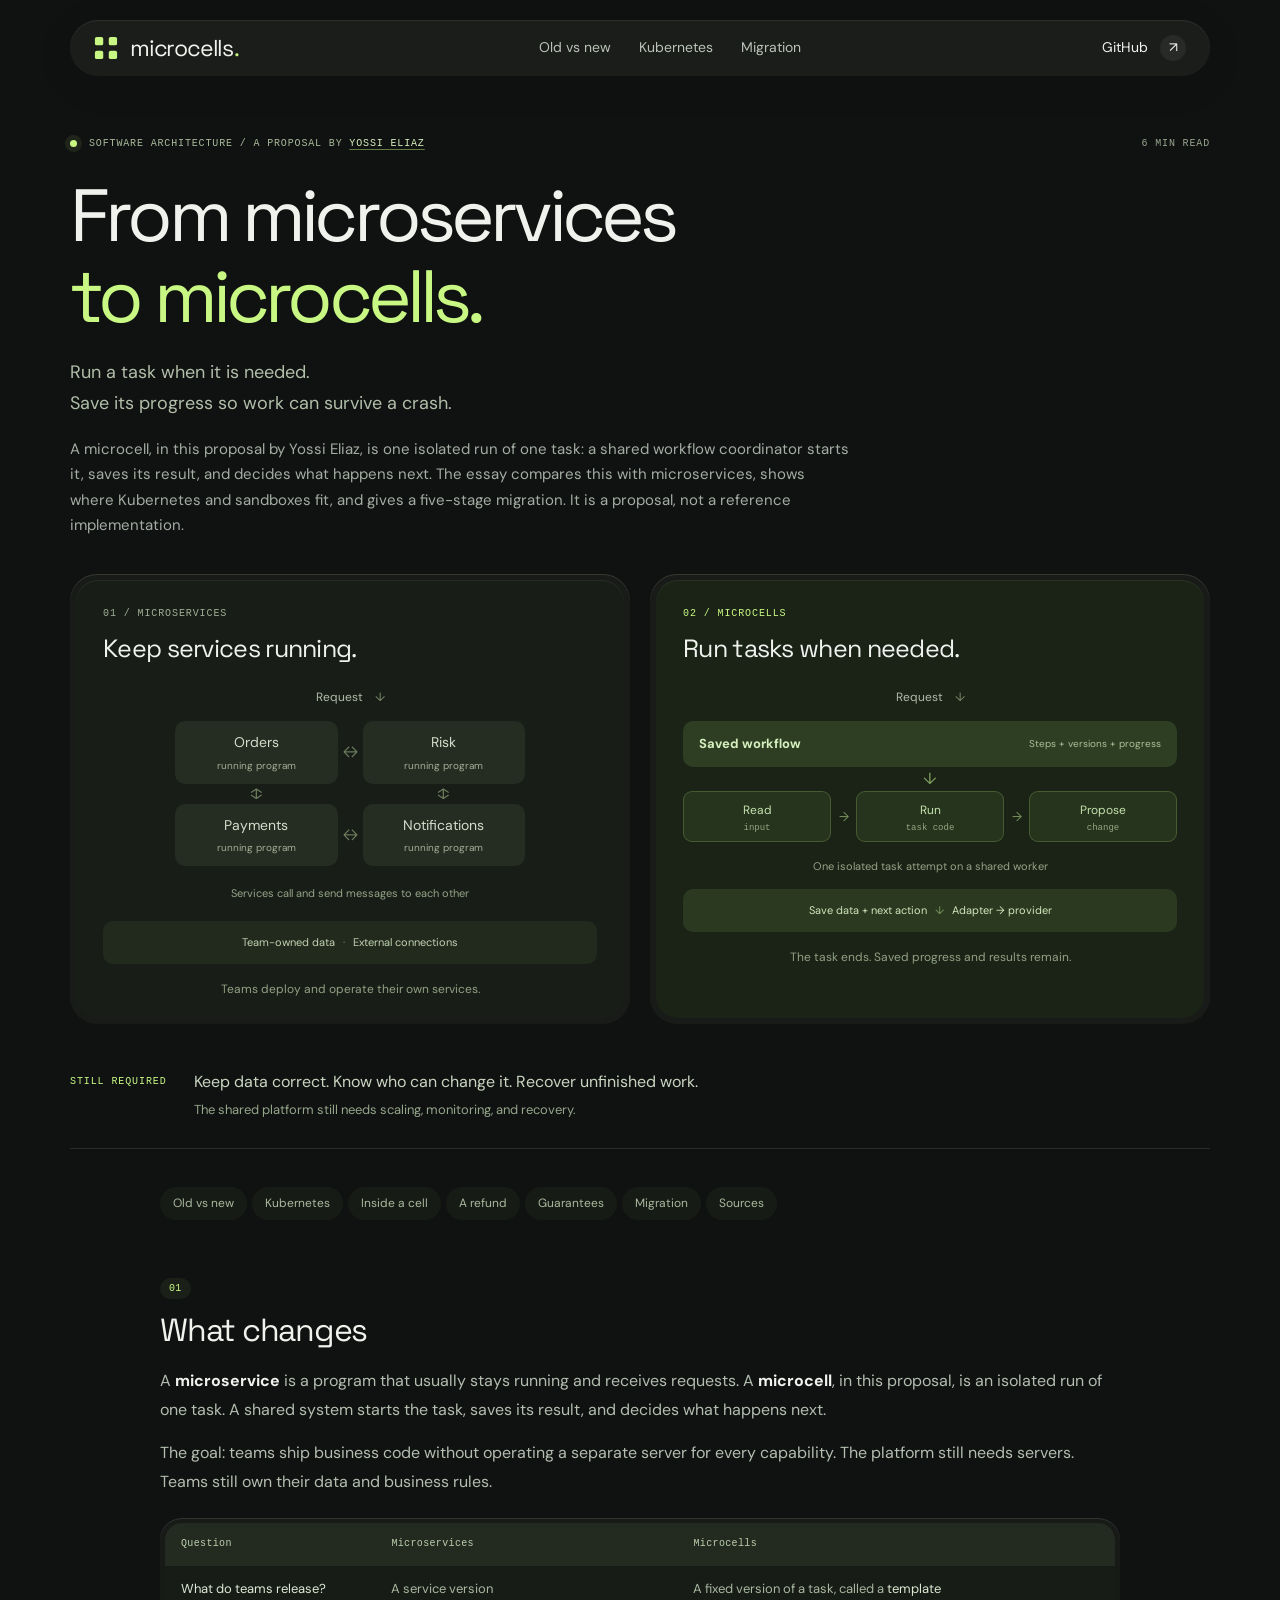
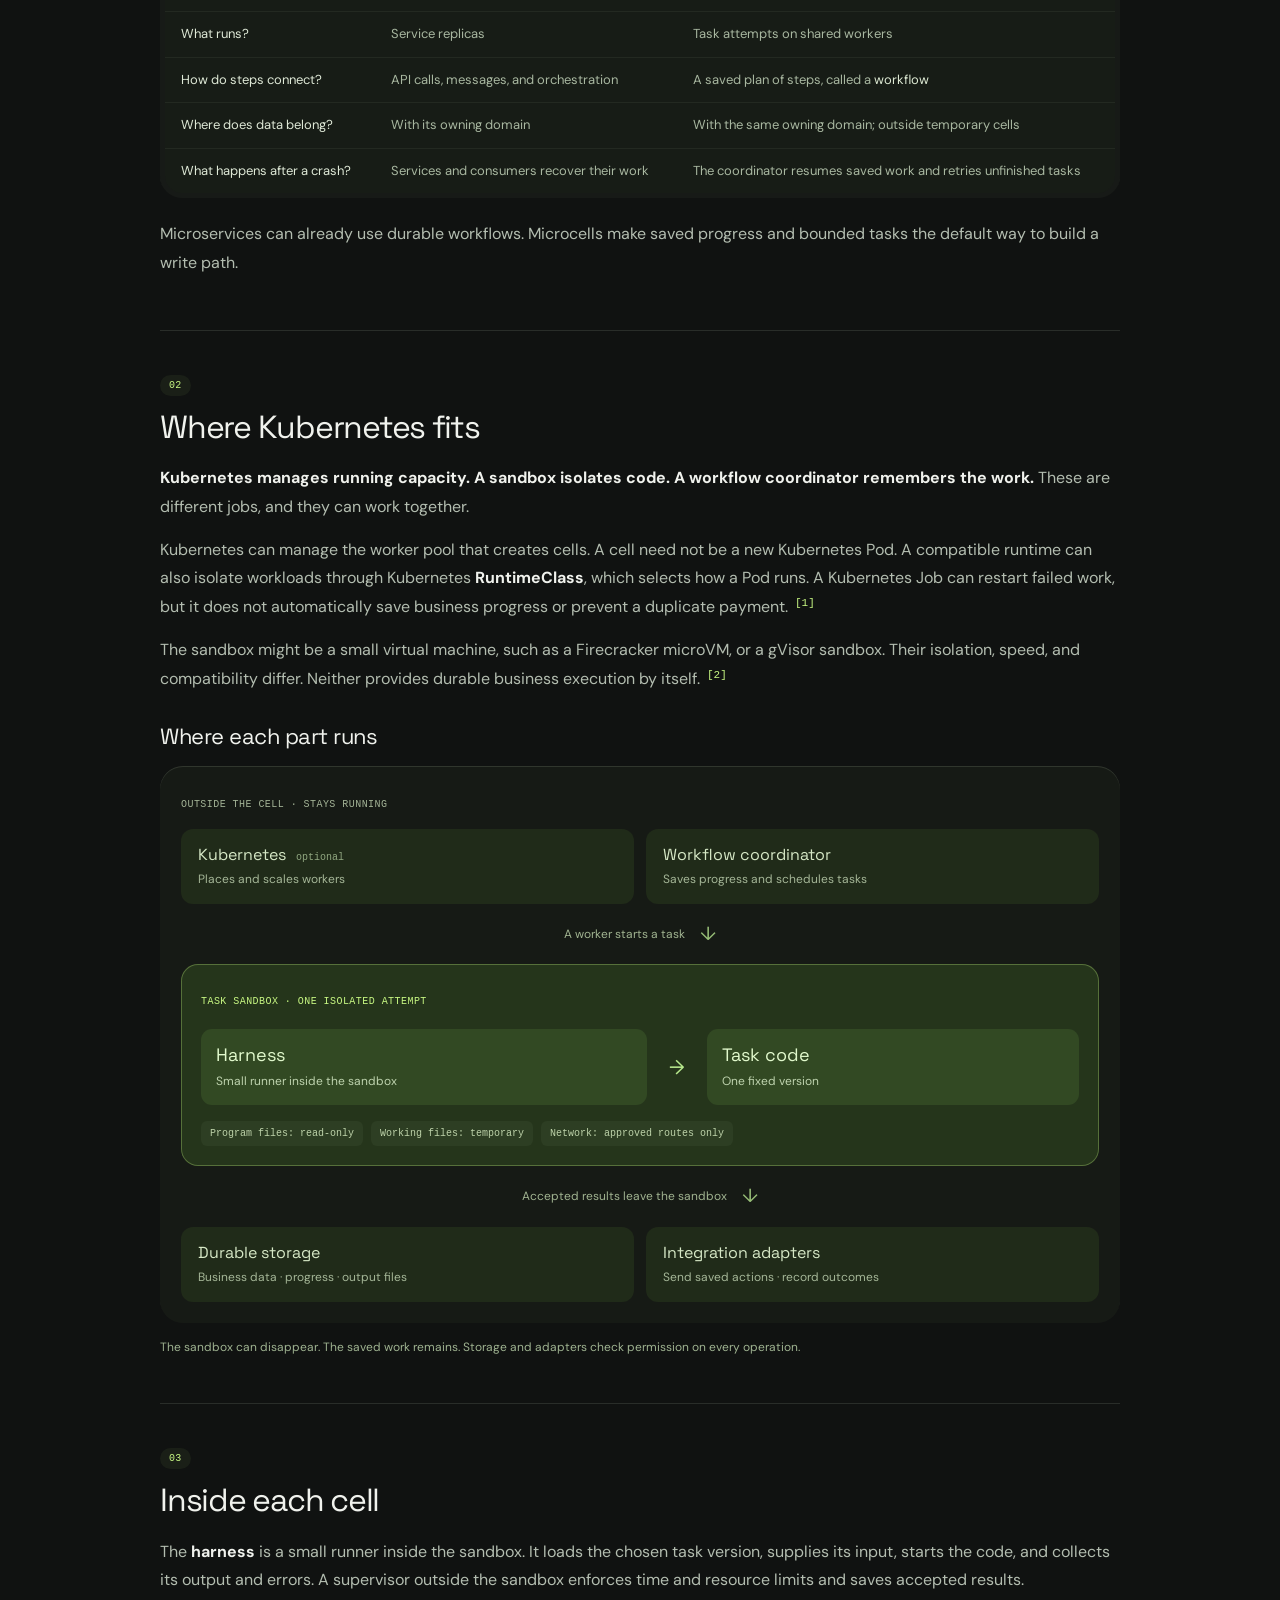
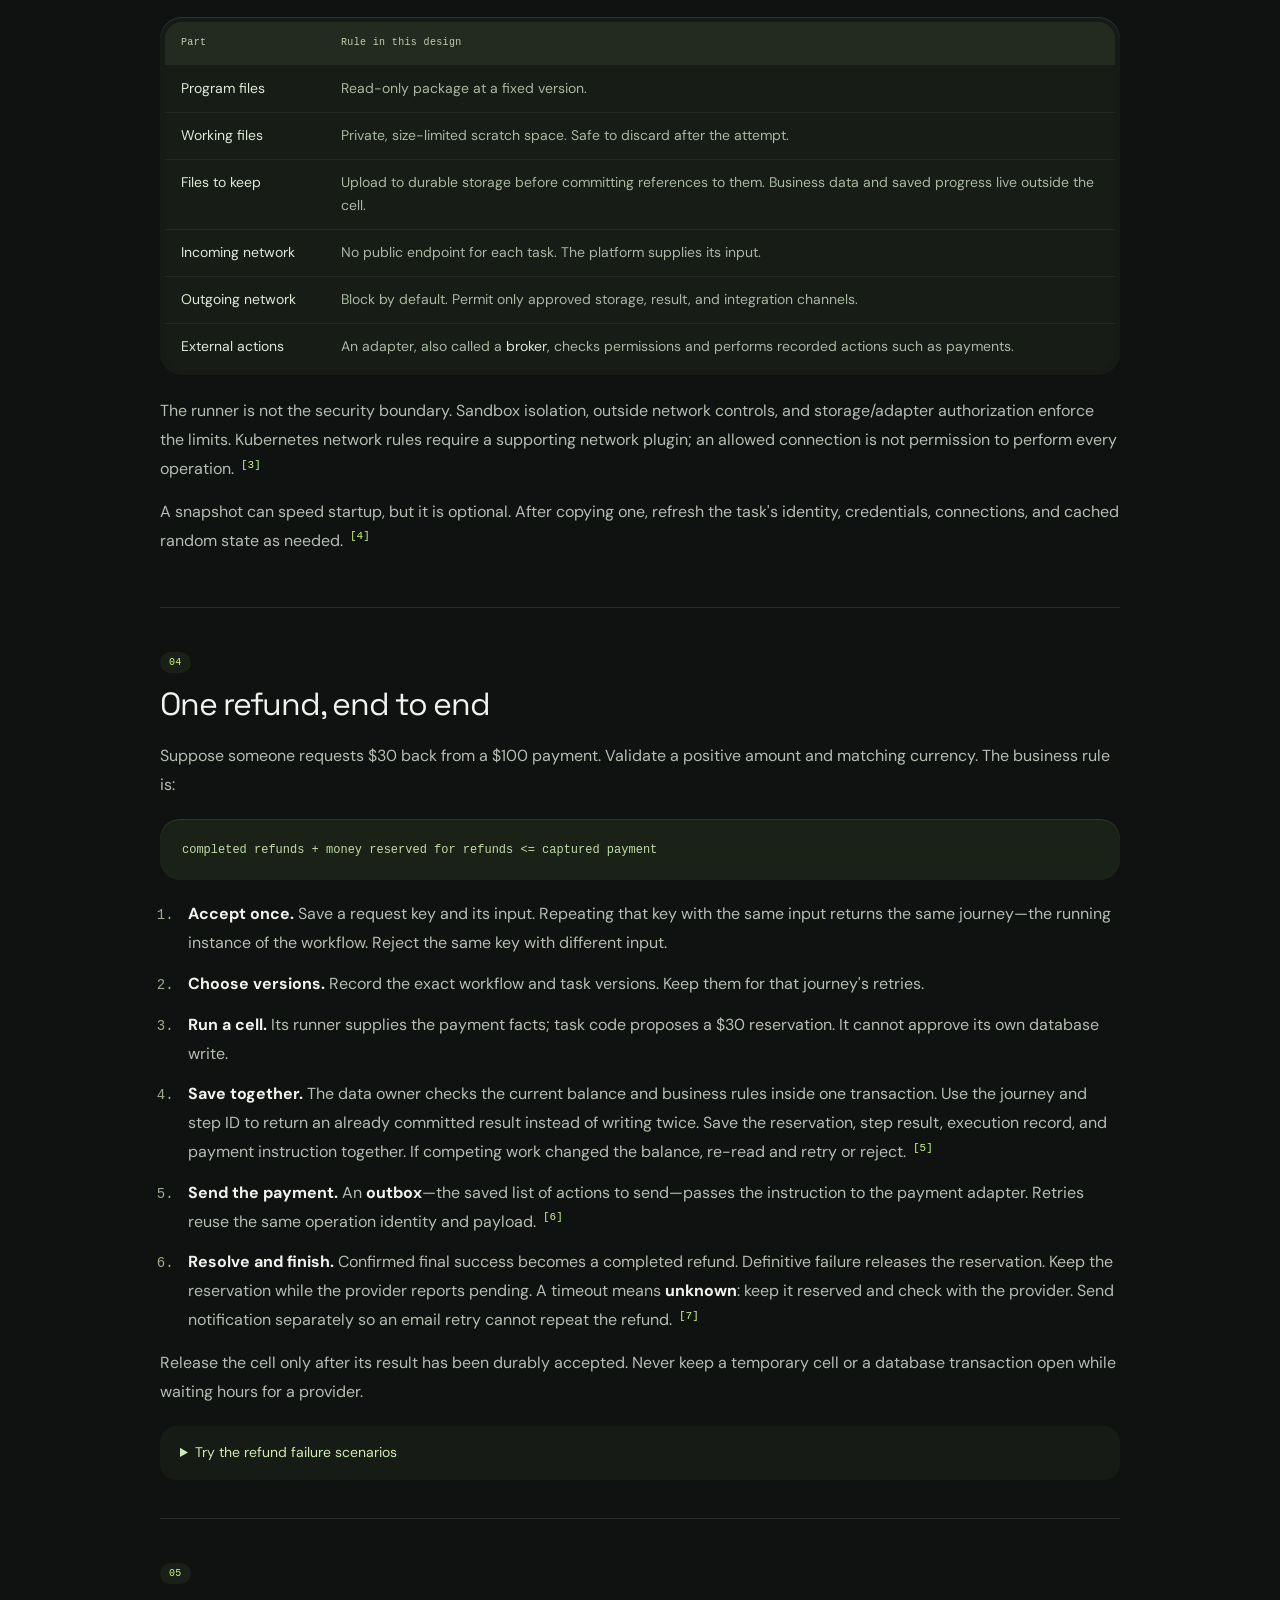
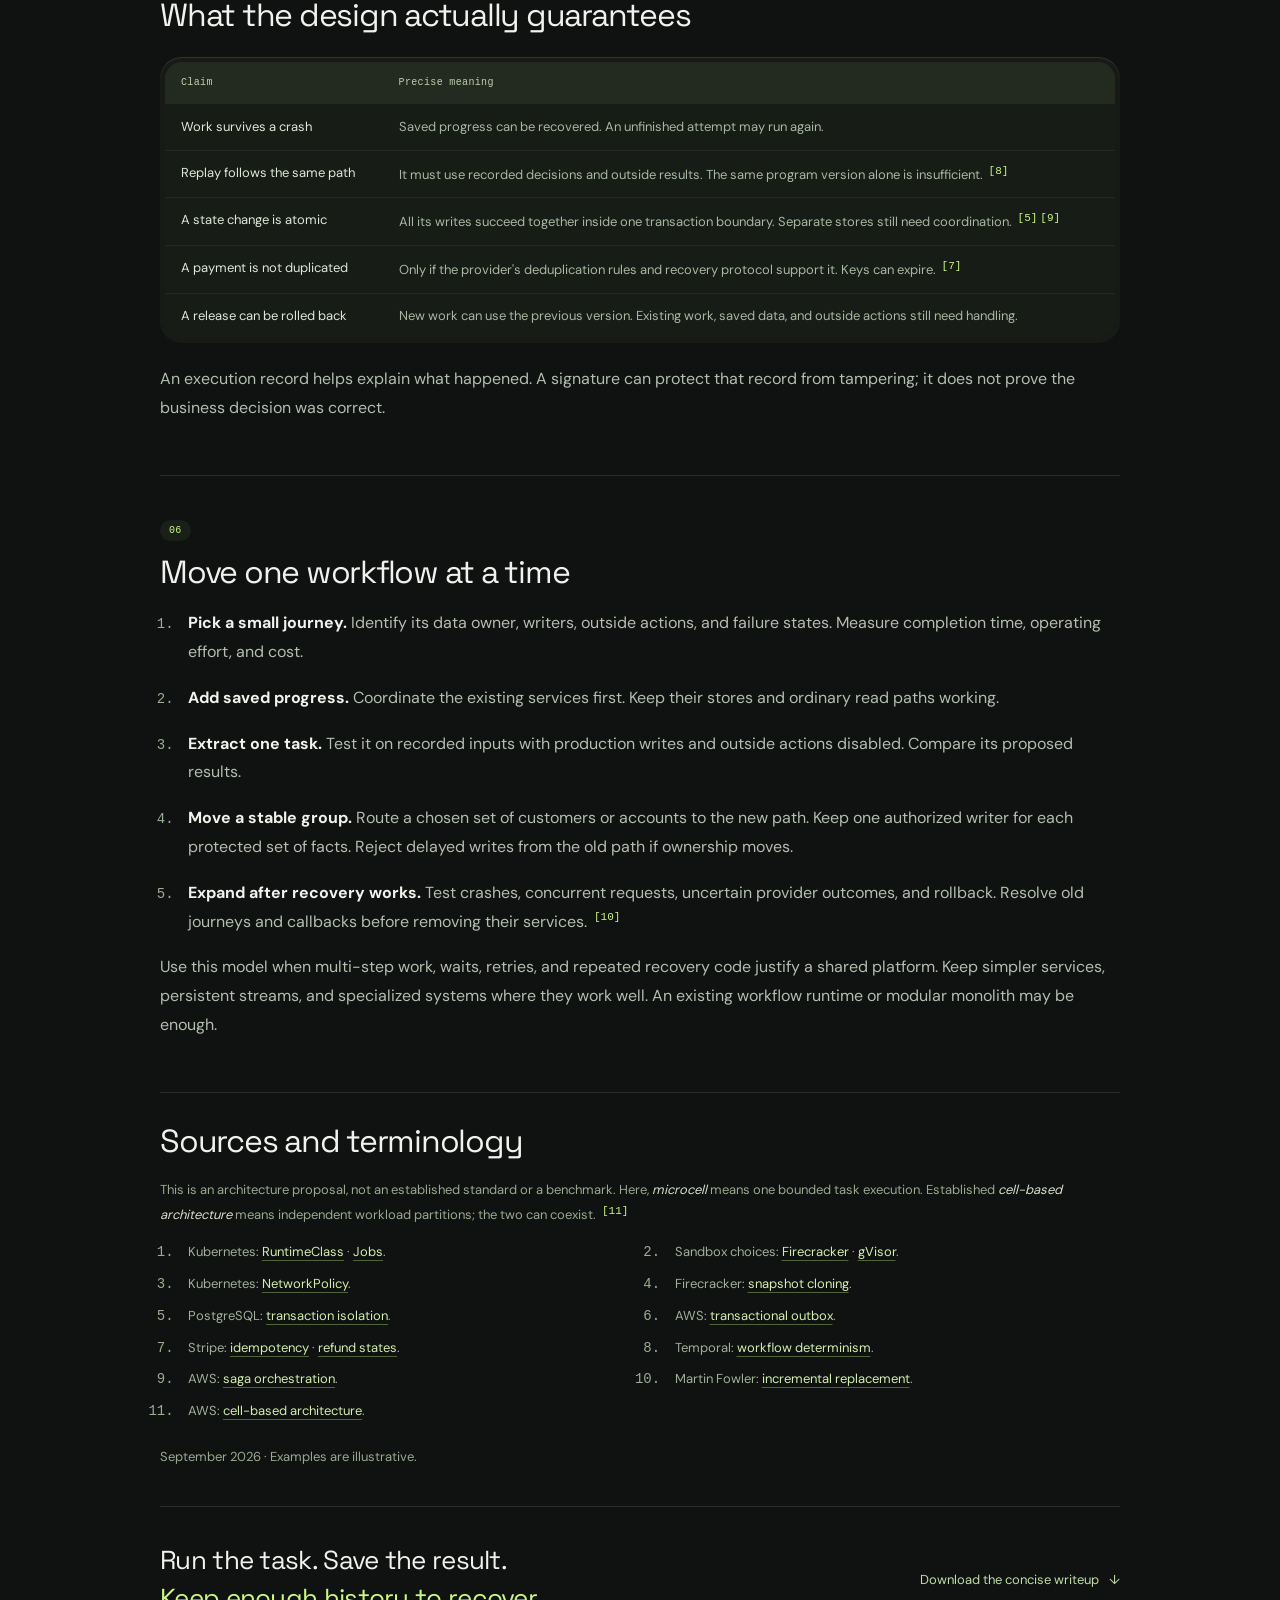
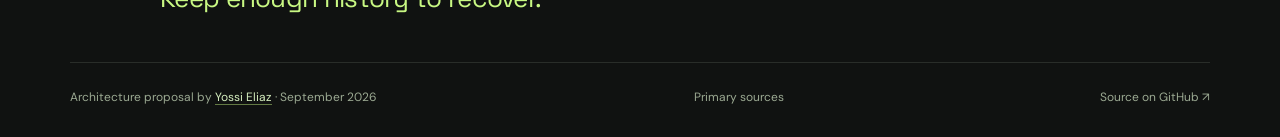
==== commit 72104e68: "Add author byline, share card, and structured data; fix mobile hero - Name Yossi Eliaz in the title," ====
--- a/index.html
+++ b/index.html
@@ -4,13 +4,24 @@
 <meta charset="utf-8">
 <meta name="viewport" content="width=device-width, initial-scale=1">
 <meta name="theme-color" content="#101211">
-<title>From microservices to microcells</title>
+<title>From microservices to microcells · Yossi Eliaz</title>
 <meta name="description" content="Microservices and microcells explained simply: Kubernetes, sandboxes, the runner inside each cell, files, networking, saved progress, and a safe migration.">
 <meta property="og:title" content="From microservices to microcells">
 <meta property="og:description" content="A concise architecture proposal for the durable-execution era. What changes, what stays, and how to migrate.">
 <meta property="og:type" content="article">
 <meta property="og:url" content="https://zozo123.github.io/microservices-to-microcells/">
+<meta property="og:image" content="https://zozo123.github.io/microservices-to-microcells/assets/og.png">
+<meta property="og:image:width" content="1200">
+<meta property="og:image:height" content="630">
+<meta property="og:image:alt" content="From microservices to microcells: an architecture proposal by Yossi Eliaz">
+<meta property="article:published_time" content="2026-09-06">
+<meta name="twitter:card" content="summary_large_image">
+<meta name="twitter:title" content="From microservices to microcells">
+<meta name="twitter:description" content="A concise architecture proposal for the durable-execution era. What changes, what stays, and how to migrate.">
+<meta name="twitter:image" content="https://zozo123.github.io/microservices-to-microcells/assets/og.png">
+<meta name="author" content="Yossi Eliaz">
 <link rel="canonical" href="https://zozo123.github.io/microservices-to-microcells/">
+<script type="application/ld+json">{"@context":"https://schema.org","@type":"TechArticle","headline":"From microservices to microcells","description":"An architecture proposal: run multi-step write paths as bounded, isolated tasks under a durable workflow, with a five-stage migration from microservices.","url":"https://zozo123.github.io/microservices-to-microcells/","mainEntityOfPage":"https://zozo123.github.io/microservices-to-microcells/","image":"https://zozo123.github.io/microservices-to-microcells/assets/og.png","datePublished":"2026-09-06","inLanguage":"en","author":{"@type":"Person","name":"Yossi Eliaz","url":"https://yossieliaz.netlify.app/","sameAs":["https://github.com/zozo123","https://www.linkedin.com/in/yossi-eliaz/"]}}</script>
 <link rel="icon" type="image/svg+xml" href="assets/favicon.svg">
 <link rel="stylesheet" href="assets/style.css">
 <script src="assets/app.js" defer></script>
@@ -24,9 +35,10 @@
 </header>
 <main id="top">
 <section class="compact-hero" aria-labelledby="page-title">
-<div class="compact-eyebrow"><span class="status-dot"></span> SOFTWARE ARCHITECTURE / A PROPOSAL <span>6 MIN READ</span></div>
+<div class="compact-eyebrow"><span class="status-dot"></span><span class="eyebrow-text">SOFTWARE ARCHITECTURE / A PROPOSAL BY <a href="https://zozo123.github.io/">Yossi Eliaz</a></span><span>6 MIN READ</span></div>
 <h1 id="page-title">From microservices<br><span>to microcells.</span></h1>
-<p>Run a task when it is needed.<br>Save its progress so work can survive a crash.</p>
+<p>Run a task when it is needed. <br>Save its progress so work can survive a crash.</p>
+<p class="hero-summary">A microcell, in this proposal by Yossi Eliaz, is one isolated run of one task: a shared workflow coordinator starts it, saves its result, and decides what happens next. The essay compares this with microservices, shows where Kubernetes and sandboxes fit, and gives a five-stage migration. It is a proposal, not a reference implementation.</p>
 </section>
 <section class="compare-diagrams" aria-label="Old versus new architecture">
 <div class="compare-shell"><figure class="compare-panel old-model">
@@ -230,6 +242,6 @@
 <p>September 2026 · Examples are illustrative.</p></section></article>
 <div class="compact-end"><p>Run the task. Save the result.<br><span>Keep enough history to recover.</span></p><a href="essay.md" download>Download the concise writeup <span aria-hidden="true">↓</span></a></div>
 </main>
-<footer class="site-footer"><span>Architecture proposal · September 2026</span><a href="#sources">Primary sources</a><a href="https://github.com/zozo123/microservices-to-microcells">Source on GitHub <span aria-hidden="true">↗</span></a></footer>
+<footer class="site-footer"><span>Architecture proposal by <a href="https://zozo123.github.io/">Yossi Eliaz</a> · September 2026</span><a href="#sources">Primary sources</a><a href="https://github.com/zozo123/microservices-to-microcells">Source on GitHub <span aria-hidden="true">↗</span></a></footer>
 </body>
 </html>
--- a/assets/style.css
+++ b/assets/style.css
@@ -31,3 +31,15 @@
 .runtime-diagram{margin:28px 0 10px}.runtime-diagram>figcaption{font:500 22px var(--display);letter-spacing:-.5px;margin:0 0 16px}.runtime-platform{padding:21px;border-radius:23px;background:rgba(200,248,131,.035);box-shadow:inset 0 1px 0 rgba(234,255,221,.12)}.runtime-label{font:10px var(--mono);letter-spacing:.045em;color:#a3b396}.runtime-platform-row{display:grid;grid-template-columns:1fr 1fr;gap:12px;margin-top:13px}.runtime-platform-row>div,.runtime-saved>div{display:flex;flex-direction:column;gap:5px;background:#202b19;border-radius:12px;padding:15px 17px}.runtime-platform-row strong,.runtime-saved strong{font:500 16px var(--display);color:#d6e8c6}.runtime-platform-row strong small{font:10px var(--mono);color:#91a881;margin-left:6px}.runtime-platform-row>div>span,.runtime-saved>div>span{font-size:12px;color:#a4b697;line-height:1.6}.runtime-down{display:flex;align-items:center;justify-content:center;gap:15px;font-size:12px;color:#a0b390;padding:14px 0}.runtime-down>span{font-size:19px;color:#96bd76}.runtime-cell{padding:20px;border-radius:17px;background:#25351b;box-shadow:inset 0 0 0 1px rgba(200,248,131,.3)}.runtime-cell>.runtime-label{color:var(--lime)}.harness-row{display:grid;grid-template-columns:1.2fr 30px 1fr;align-items:center;gap:15px;margin:16px 0}.harness-row>div{display:flex;flex-direction:column;gap:5px;background:#324923;border-radius:11px;padding:14px 15px}.harness-row strong{font:500 18px var(--display);color:#e1f9cc}.harness-row>div>span{font-size:12px;color:#bed3ae}.harness-row>span{text-align:center;color:#b7e98d;font-size:20px}.cell-resources{display:flex;flex-wrap:wrap;gap:8px;margin-top:15px}.cell-resources>span{font:10px/1.7 var(--mono);padding:4px 9px;background:rgba(229,255,203,.045);border-radius:6px;color:#bdd2a9}.runtime-saved{display:grid;grid-template-columns:1fr 1fr;gap:12px}.compact-article .runtime-diagram>p{font-size:12px;color:#9eb290;line-height:1.7;margin-top:14px}.compact-article #inside-cell table{min-width:0}.compact-article #inside-cell td:first-child{width:160px}.compact-article #inside-cell td{font-size:14px}.compact-article #kubernetes{padding-bottom:32px}
 @media(max-width:767px){.runtime-platform{padding:16px;border-radius:18px}.runtime-label{font-size:8px;line-height:1.6;display:block}.runtime-platform-row{grid-template-columns:1fr;gap:8px;margin-top:12px}.runtime-platform-row>div,.runtime-saved>div{padding:12px 14px}.runtime-platform-row strong,.runtime-saved strong{font-size:15px}.runtime-platform-row>div>span,.runtime-saved>div>span{font-size:11px}.runtime-cell{padding:15px;border-radius:13px}.harness-row{grid-template-columns:1fr;gap:7px;margin:12px 0}.harness-row>span{transform:rotate(90deg);line-height:19px}.harness-row>div{padding:12px}.harness-row strong{font-size:17px}.harness-row>div>span{font-size:11px}.cell-resources{gap:6px}.cell-resources>span{font-size:9px;padding:4px 7px}.runtime-down{font-size:10px;gap:12px;padding:13px 0}.runtime-saved{grid-template-columns:1fr;gap:8px}.compact-article #inside-cell td:first-child{min-width:85px;width:85px}.compact-article #inside-cell td{font-size:12px;padding:13px 10px}.runtime-diagram>figcaption{font-size:21px}.compact-article .runtime-diagram>p{font-size:11px}.compare-panel .model-caption{line-height:1.6}.compare-panel .model-store{font-size:10px;flex-wrap:wrap}.task-network small{font-size:9px}}
 @media print{.runtime-diagram{break-inside:avoid}.runtime-platform,.runtime-cell,.harness-row>div,.runtime-saved>div,.runtime-platform-row>div{background:#f2f4ef;box-shadow:inset 0 0 0 1px #999}.runtime-label,.runtime-cell>.runtime-label,.runtime-platform span,.cell-resources>span{color:#333}.runtime-platform strong{color:#111}.runtime-platform-row,.runtime-saved{grid-template-columns:1fr 1fr}.harness-row{grid-template-columns:1fr 30px 1fr}.harness-row>span{transform:none}}
+/* Byline, answer-first summary, and a mobile type floor */
+.compact-eyebrow a,.compact-site .site-footer>span a{color:#d6efbf;text-decoration:underline;text-decoration-color:rgba(200,248,131,.45);text-underline-offset:3px}
+.compact-eyebrow a{text-transform:uppercase}
+.compact-eyebrow a:hover,.compact-site .site-footer>span a:hover{color:var(--lime)}
+.compact-hero>p.hero-summary{max-width:780px;margin-top:18px;font-size:15px;line-height:1.7;color:#a4ada4}
+@media screen and (max-width:767px){.compact-eyebrow,.compact-eyebrow>span:last-child,.durable-node>span,.task-network small,.runtime-label,.compare-boundary>.mono,.cell-resources>span{font-size:11px}
+.compact-eyebrow>span:last-child{white-space:nowrap}
+.compact-hero>p.hero-summary{font-size:14px}
+}
+@media print{.compact-hero>p.hero-summary{color:#222;font-size:11pt}
+.compact-eyebrow a,.compact-site .site-footer>span a{color:#222}
+}
